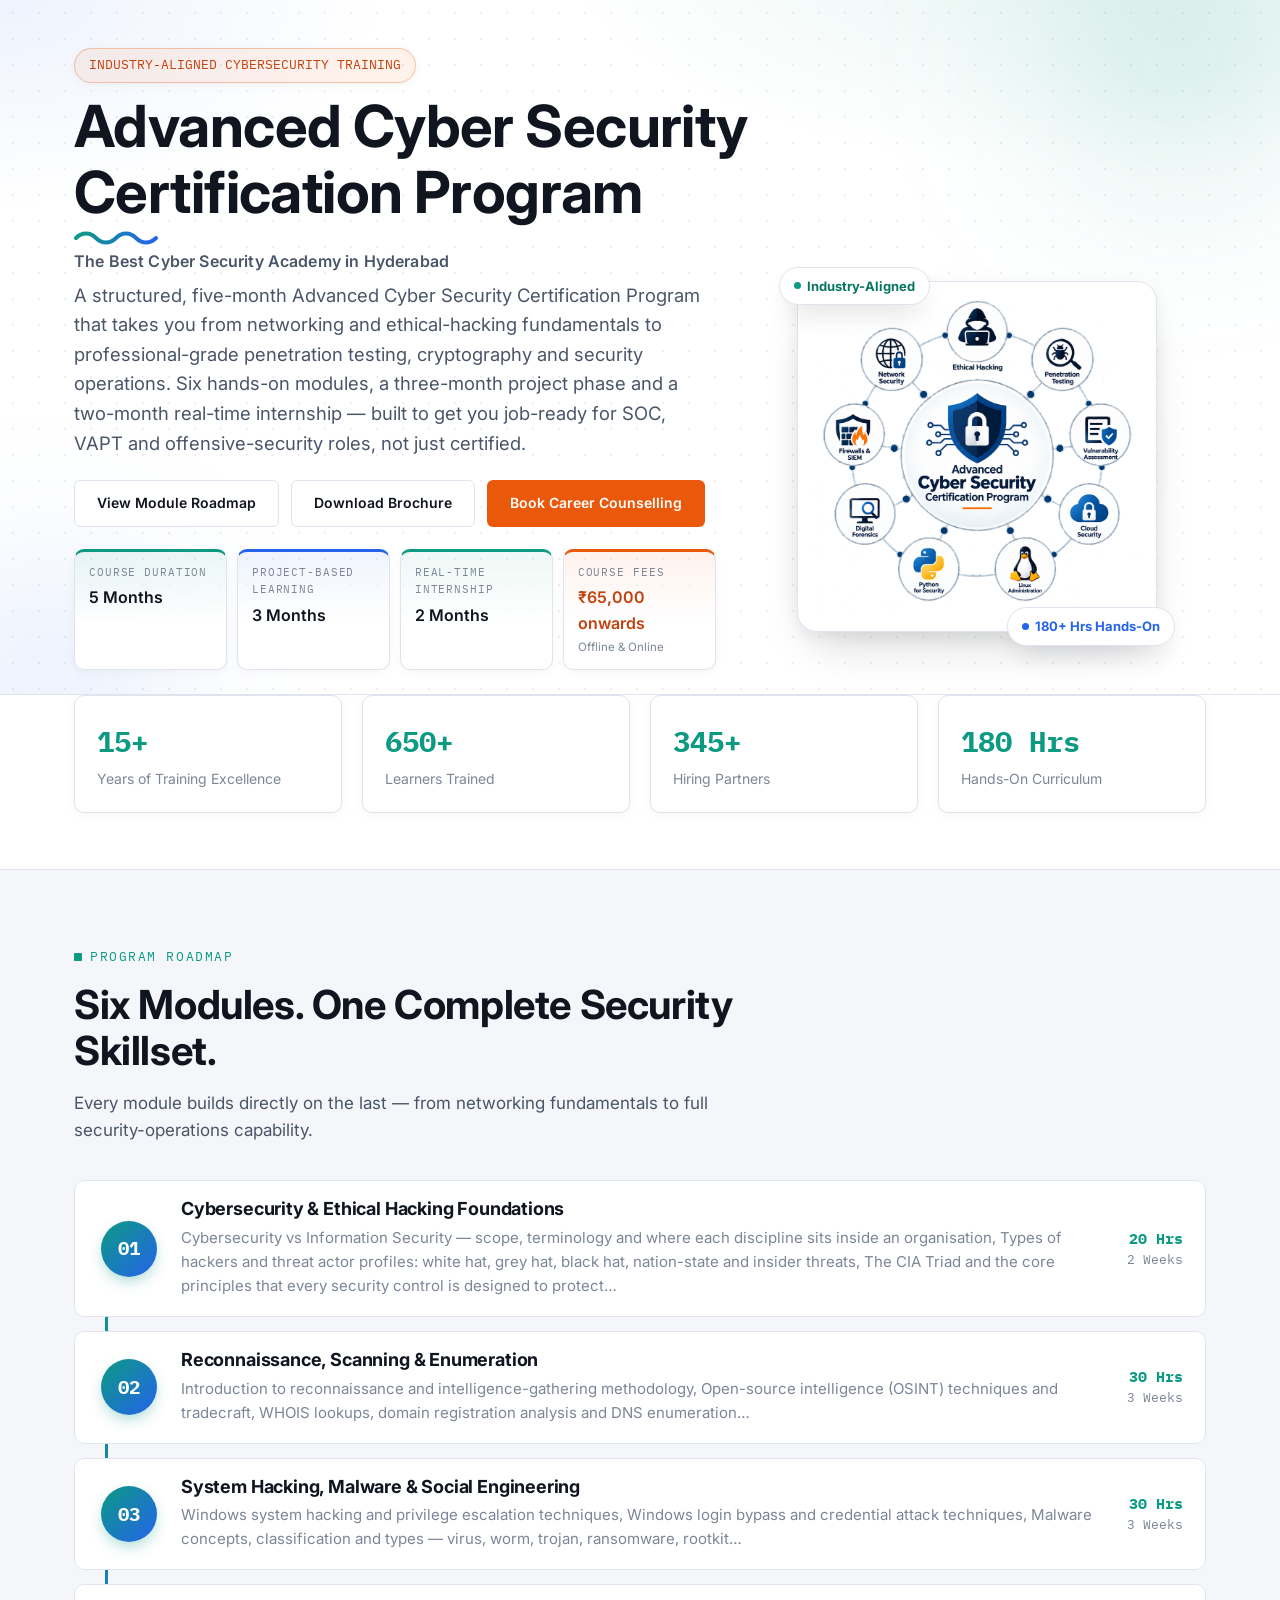
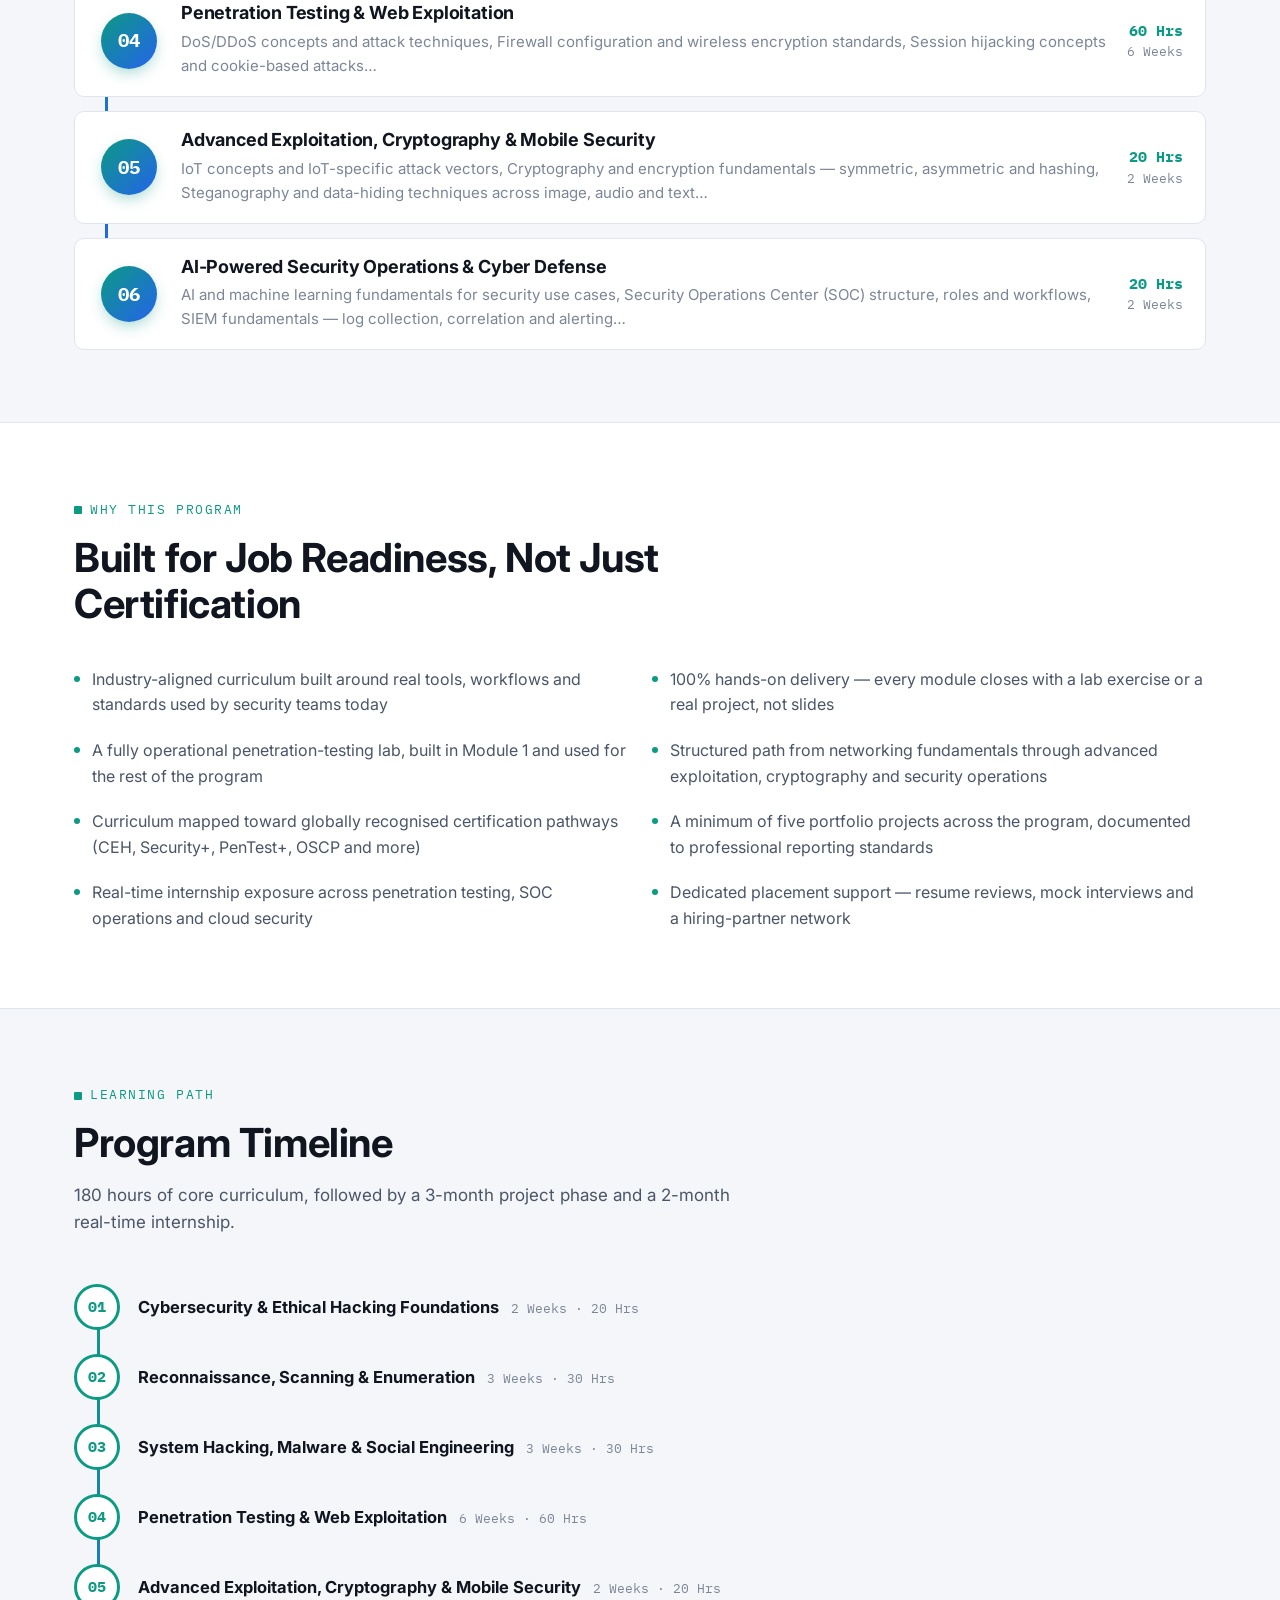
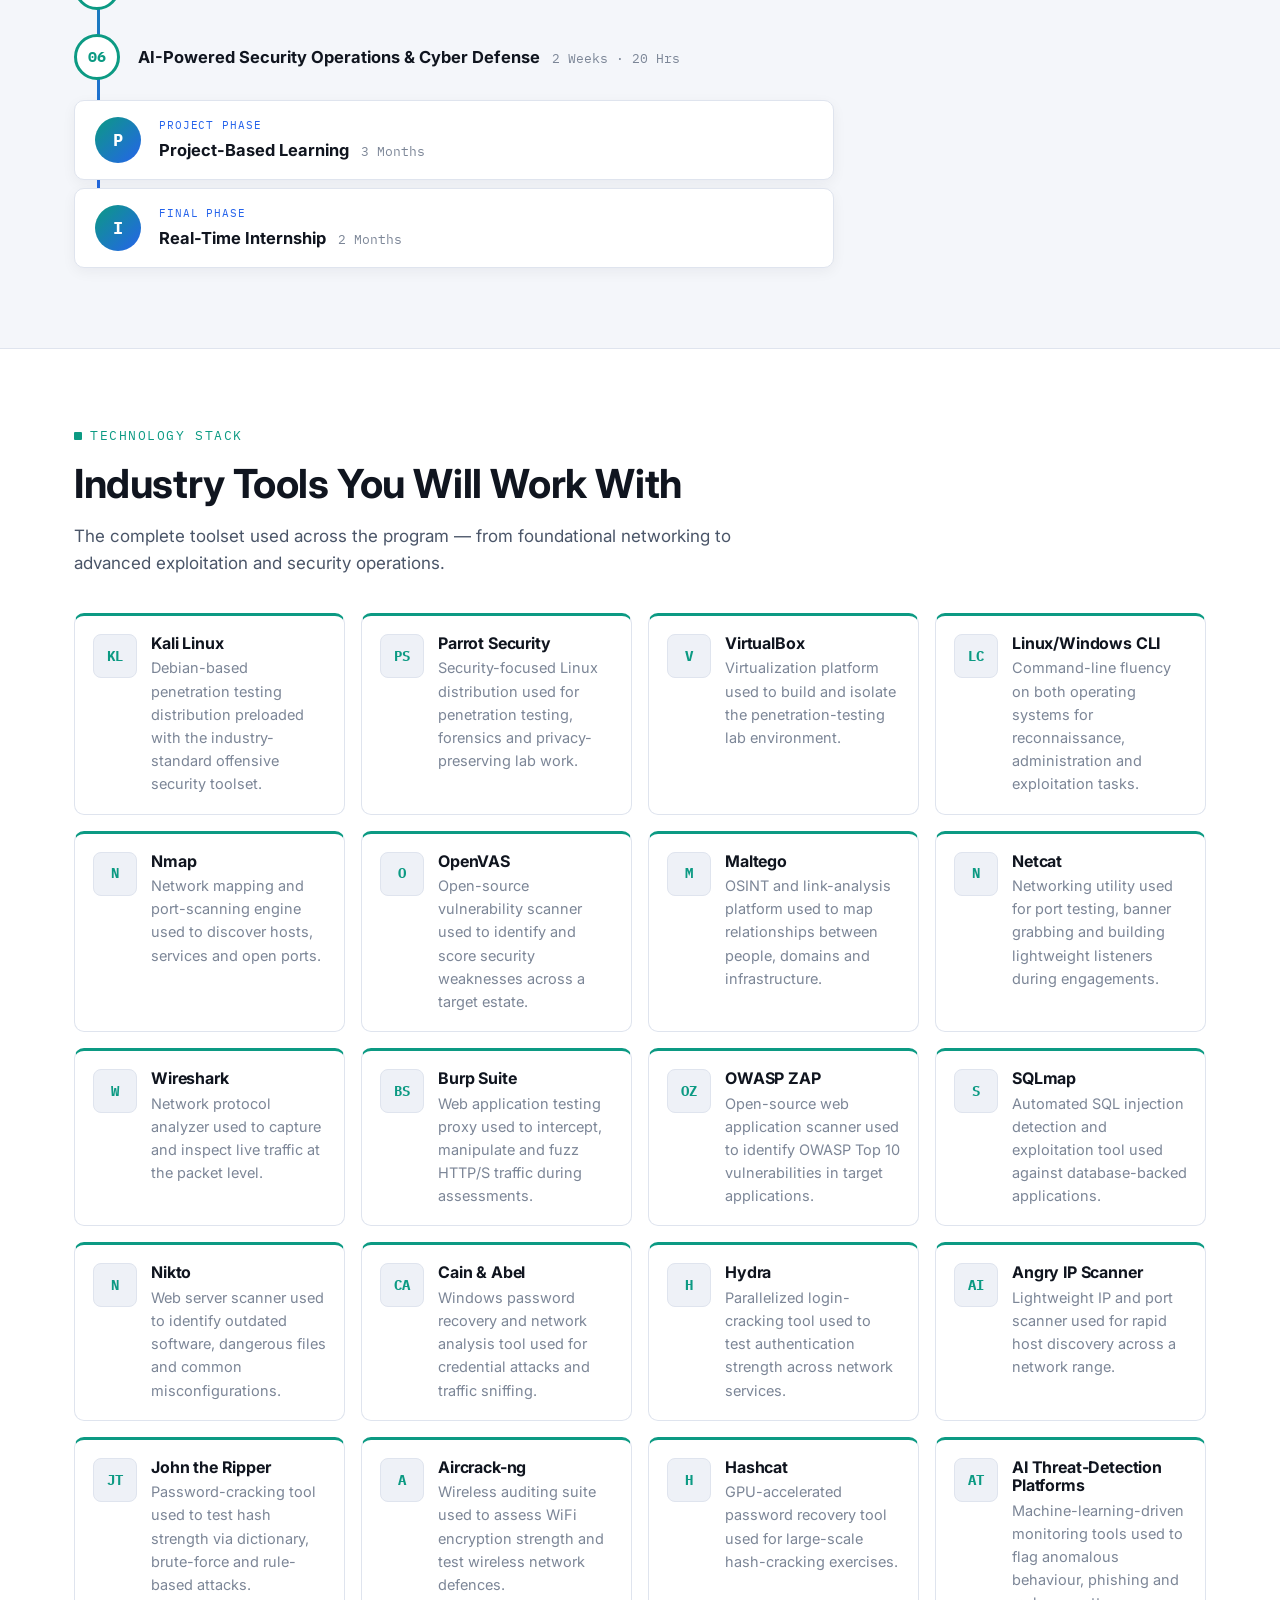
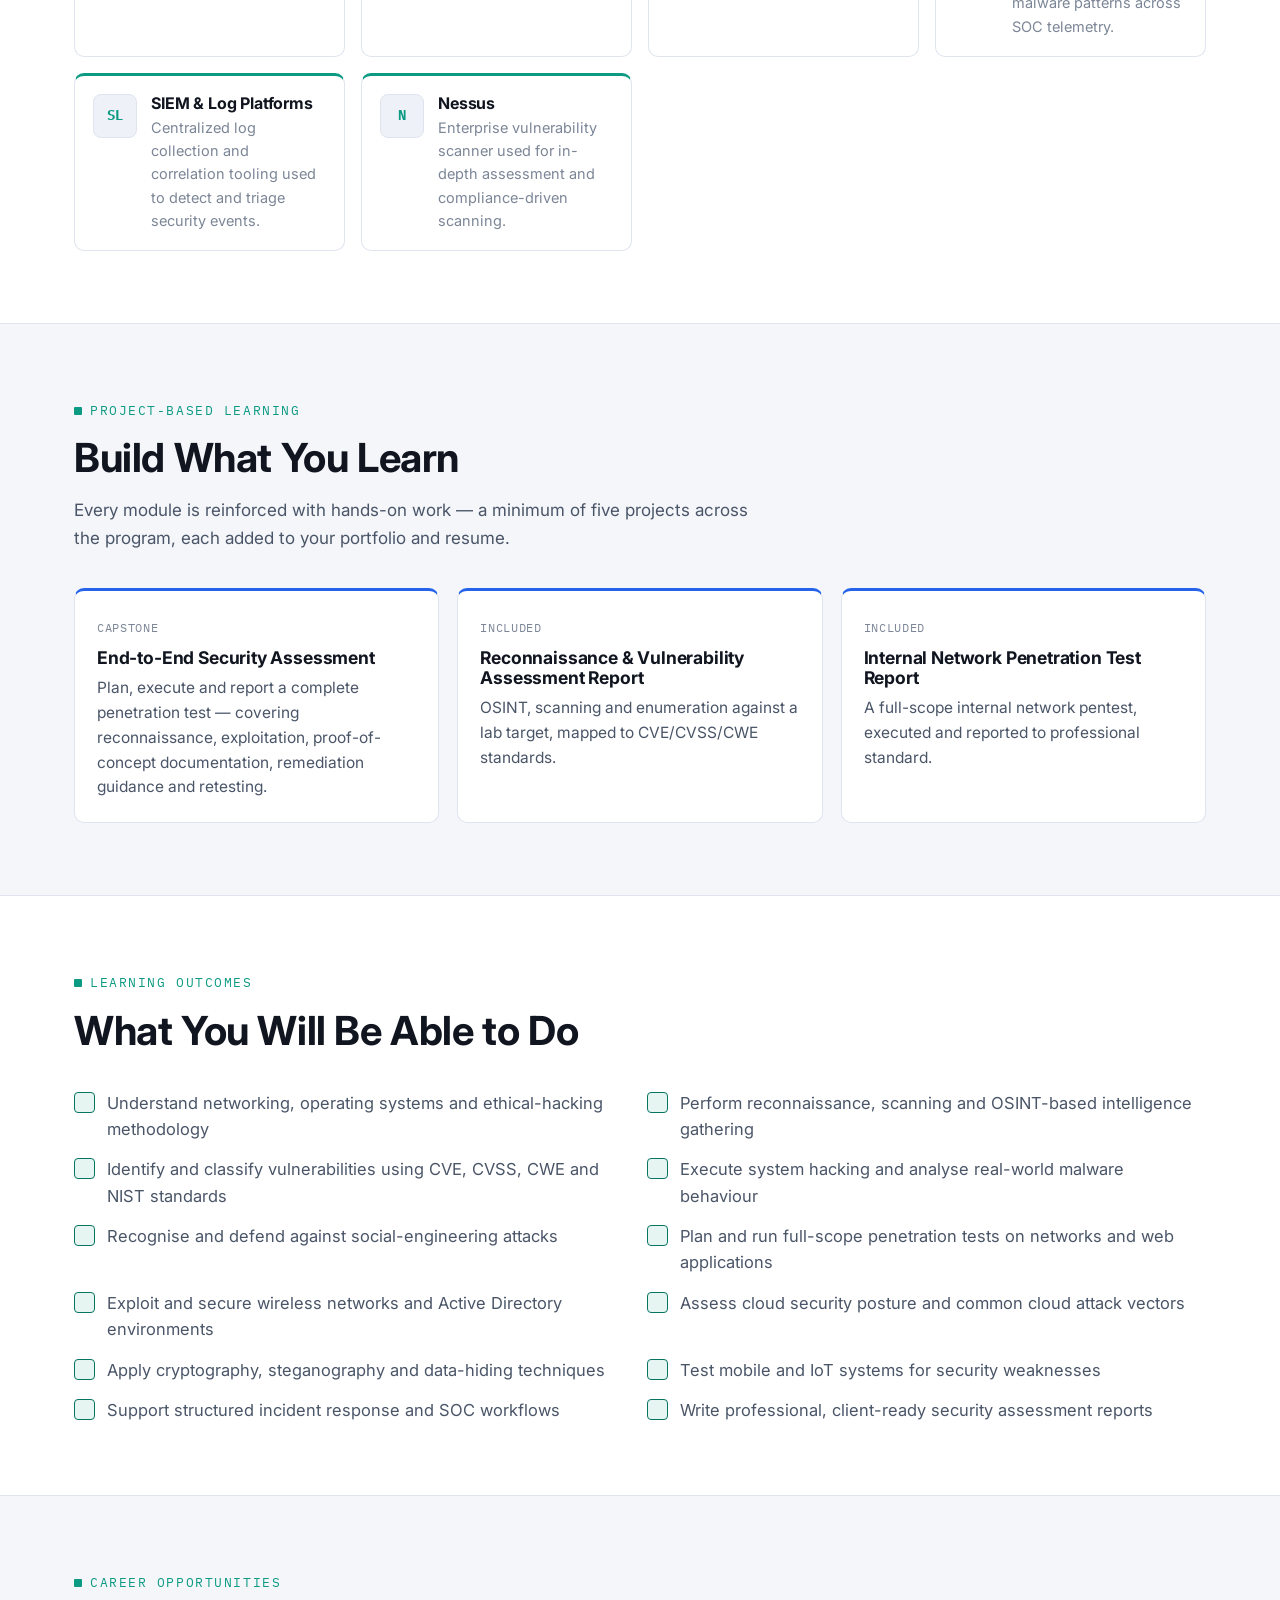
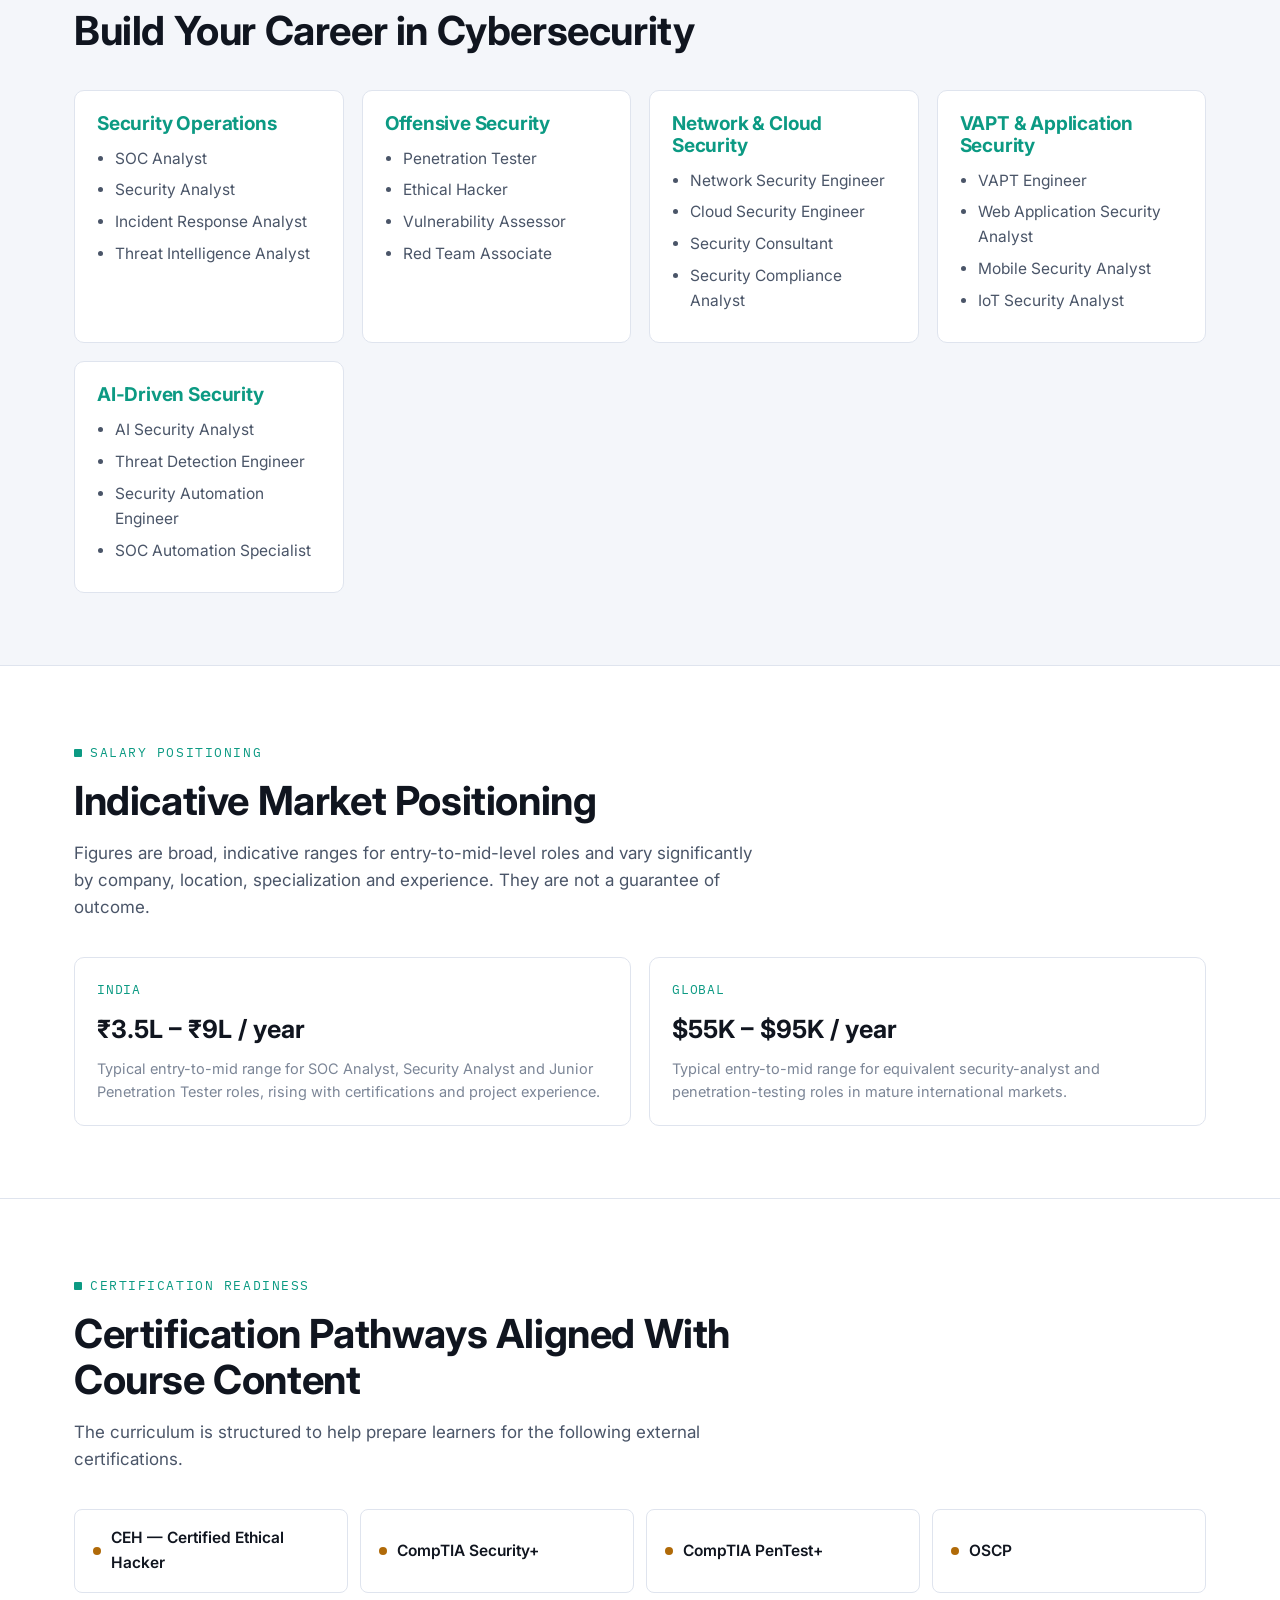
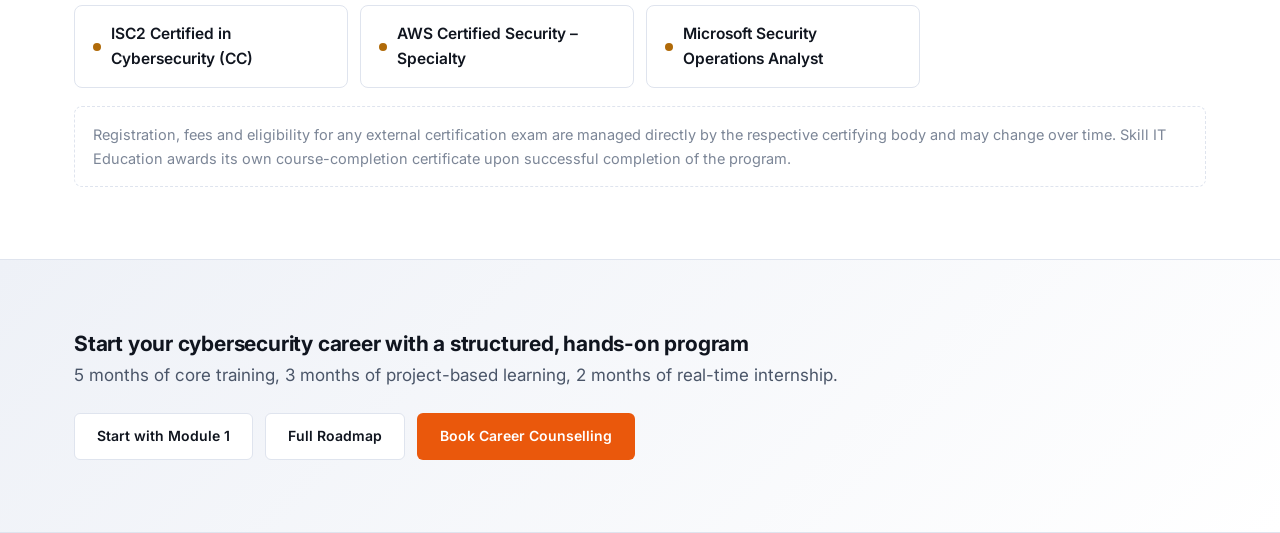
==== index.html @ 076131ca "Rebrand Module 6 as AI-Powered Security Operations & Cyber Defense Reverses the earlier no-AI-brandi" ====
<!doctype html>
<html lang="en">
<head>
<meta charset="utf-8">
<meta name="viewport" content="width=device-width, initial-scale=1">
<title>Best Cyber Security Academy in Hyderabad | Skill IT Education</title>
<meta name="description" content="The Best Cyber Security Academy in Hyderabad — a 5-month Cyber Security Certification Program: ethical hacking, penetration testing, SOC training and internship.">
<link rel="canonical" href="https://skilliteducation.com/courses/Cybersecurity/">
<link rel="preconnect" href="https://fonts.googleapis.com"><link rel="preconnect" href="https://fonts.gstatic.com" crossorigin><link href="https://fonts.googleapis.com/css2?family=Inter:wght@400;500;600;700;800&family=IBM+Plex+Mono:wght@500;700&display=swap" rel="stylesheet">
<link rel="stylesheet" href="assets/css/style.css">

<meta property="og:type" content="website">
<meta property="og:site_name" content="Skill It Education">
<meta property="og:title" content="Best Cyber Security Academy in Hyderabad | Skill IT Education">
<meta property="og:description" content="The Best Cyber Security Academy in Hyderabad — a 5-month Cyber Security Certification Program: ethical hacking, penetration testing, SOC training and internship.">
<meta property="og:url" content="https://skilliteducation.com/courses/Cybersecurity/">
<meta property="og:image" content="https://skilliteducation.com/courses/Cybersecurity/assets/img/cybersecurity-program-diagram.png">
<meta name="twitter:card" content="summary_large_image">
<meta name="twitter:title" content="Best Cyber Security Academy in Hyderabad | Skill IT Education">
<meta name="twitter:description" content="The Best Cyber Security Academy in Hyderabad — a 5-month Cyber Security Certification Program: ethical hacking, penetration testing, SOC training and internship.">
<meta name="twitter:image" content="https://skilliteducation.com/courses/Cybersecurity/assets/img/cybersecurity-program-diagram.png">
<script type="application/ld+json">{"@context": "https://schema.org", "@graph": [{"@type": "EducationalOrganization", "name": "Skill IT Education", "url": "https://skilliteducation.com", "email": "info@skilliteducation.com", "telephone": "+91 9177715978", "address": {"@type": "PostalAddress", "streetAddress": "LR Towers, No. 3-535, 3rd Floor A Section, 100 Feet Road, Ayappa Society, Madhapur", "addressLocality": "Hyderabad", "addressRegion": "Telangana", "addressCountry": "IN"}, "areaServed": "Hyderabad"}, {"@type": "Course", "name": "Advanced Cyber Security Certification Program", "description": "The Best Cyber Security Academy in Hyderabad \u2014 a 5-month Cyber Security Certification Program: ethical hacking, penetration testing, SOC training and internship.", "url": "https://skilliteducation.com/courses/Cybersecurity/", "provider": {"@type": "EducationalOrganization", "name": "Skill IT Education", "sameAs": "https://skilliteducation.com"}, "hasPart": [{"@type": "Course", "name": "Module 1 \u2014 Cybersecurity & Ethical Hacking Foundations", "url": "https://skilliteducation.com/courses/Cybersecurity/module-1-cybersecurity-foundations/"}, {"@type": "Course", "name": "Module 2 \u2014 Reconnaissance, Scanning & Enumeration", "url": "https://skilliteducation.com/courses/Cybersecurity/module-2-reconnaissance-scanning-enumeration/"}, {"@type": "Course", "name": "Module 3 \u2014 System Hacking, Malware & Social Engineering", "url": "https://skilliteducation.com/courses/Cybersecurity/module-3-system-hacking-malware-social-engineering/"}, {"@type": "Course", "name": "Module 4 \u2014 Penetration Testing & Web Exploitation", "url": "https://skilliteducation.com/courses/Cybersecurity/module-4-penetration-testing-web-exploitation/"}, {"@type": "Course", "name": "Module 5 \u2014 Advanced Exploitation, Cryptography & Mobile Security", "url": "https://skilliteducation.com/courses/Cybersecurity/module-5-advanced-exploitation-cryptography-mobile-security/"}, {"@type": "Course", "name": "Module 6 \u2014 AI-Powered Security Operations & Cyber Defense", "url": "https://skilliteducation.com/courses/Cybersecurity/module-6-security-operations-cyber-defense/"}]}]}</script>
</head>
<body>

<main>
  <section class="hero">
    <div class="wrap">
      <div class="duration-chip">INDUSTRY-ALIGNED CYBERSECURITY TRAINING</div>
      <h1>Advanced Cyber Security<br>Certification Program</h1>
      <svg class="h1-wave" viewBox="0 0 92 16" xmlns="http://www.w3.org/2000/svg" aria-hidden="true">
        <defs>
          <linearGradient id="waveGradient" x1="0" y1="0" x2="1" y2="0">
            <stop offset="0"/>
            <stop offset="1"/>
          </linearGradient>
        </defs>
        <path d="M2 8 C 8 2, 16 2, 22 8 C 28 14, 36 14, 42 8 C 48 2, 56 2, 62 8 C 68 14, 76 14, 82 8"/>
      </svg>
      <h2 class="hero-kicker">The Best Cyber Security Academy in Hyderabad</h2>
      <div class="hero-grid">
        <div>
          <p class="hero-lede">A structured, five-month Advanced Cyber Security Certification Program that takes you from networking and ethical-hacking fundamentals to professional-grade penetration testing, cryptography and security operations. Six hands-on modules, a three-month project phase and a two-month real-time internship — built to get you job-ready for SOC, VAPT and offensive-security roles, not just certified.</p>
          <div class="hero-ctas">
            <a class="btn btn-outline" href="#roadmap">View Module Roadmap</a>
            <a class="btn btn-outline" href="assets/downloads/Skill-IT-Education-Cyber-Security-Brochure.pdf" download>Download Brochure</a>
            <a class="btn btn-primary" href="tel:+919177715978">Book Career Counselling</a>
          </div>
          <div class="hero-stats-row">
            <div class="meta-card meta-card-1"><div class="label">Course Duration</div><div class="value">5 Months</div></div>
            <div class="meta-card meta-card-2"><div class="label">Project-Based Learning</div><div class="value">3 Months</div></div>
            <div class="meta-card meta-card-3"><div class="label">Real-Time Internship</div><div class="value">2 Months</div></div>
            <div class="meta-card meta-card-4"><div class="label">Course Fees</div><div class="value">&#8377;65,000 onwards</div><div class="meta-note">Offline &amp; Online</div></div>
          </div>
        </div>
        <div class="hero-meta">
          <div class="hero-visual">
            <div class="hero-visual-glow"></div>
            <div class="hero-mockup-card">
              <img class="hero-diagram" src="assets/img/cybersecurity-program-diagram.png" alt="Advanced Cyber Security Certification Program skill map — ethical hacking, penetration testing, vulnerability assessment, cloud security, digital forensics, Python for security, Linux administration, firewalls and SIEM, network security" width="900" height="877" loading="eager">
            </div>
            <div class="floating-badge floating-badge-1"><span class="dot"></span>Industry-Aligned</div>
            <div class="floating-badge floating-badge-2"><span class="dot"></span>180+ Hrs Hands-On</div>
          </div>
        </div>
      </div>
    </div>
  </section>

  <section class="stat-section">
    <div class="wrap">
      <div class="stat-bar"><div class="stat"><div class="num">15+</div><div class="lbl">Years of Training Excellence</div></div><div class="stat"><div class="num">650+</div><div class="lbl">Learners Trained</div></div><div class="stat"><div class="num">345+</div><div class="lbl">Hiring Partners</div></div><div class="stat"><div class="num">180 Hrs</div><div class="lbl">Hands-On Curriculum</div></div></div>
    </div>
  </section>

  <section id="roadmap" style="background:var(--bg-alt);border-top:1px solid var(--border);border-bottom:1px solid var(--border);">
    <div class="wrap">
      <div class="section-head">
        <span class="eyebrow">Program Roadmap</span>
        <h2>Six Modules. One Complete Security Skillset.</h2>
        <p>Every module builds directly on the last — from networking fundamentals to full security-operations capability.</p>
      </div>
      <div class="roadmap"><a class="roadmap-item" href="module-1-cybersecurity-foundations/">
        <div class="idx">01</div>
        <div>
          <h4>Cybersecurity &amp; Ethical Hacking Foundations</h4>
          <p class="topics">Cybersecurity vs Information Security — scope, terminology and where each discipline sits inside an organisation, Types of hackers and threat actor profiles: white hat, grey hat, black hat, nation-state and insider threats, The CIA Triad and the core principles that every security control is designed to protect…</p>
        </div>
        <div class="duration"><span class="hrs">20 Hrs</span>2 Weeks</div>
      </a><a class="roadmap-item" href="module-2-reconnaissance-scanning-enumeration/">
        <div class="idx">02</div>
        <div>
          <h4>Reconnaissance, Scanning &amp; Enumeration</h4>
          <p class="topics">Introduction to reconnaissance and intelligence-gathering methodology, Open-source intelligence (OSINT) techniques and tradecraft, WHOIS lookups, domain registration analysis and DNS enumeration…</p>
        </div>
        <div class="duration"><span class="hrs">30 Hrs</span>3 Weeks</div>
      </a><a class="roadmap-item" href="module-3-system-hacking-malware-social-engineering/">
        <div class="idx">03</div>
        <div>
          <h4>System Hacking, Malware &amp; Social Engineering</h4>
          <p class="topics">Windows system hacking and privilege escalation techniques, Windows login bypass and credential attack techniques, Malware concepts, classification and types — virus, worm, trojan, ransomware, rootkit…</p>
        </div>
        <div class="duration"><span class="hrs">30 Hrs</span>3 Weeks</div>
      </a><a class="roadmap-item" href="module-4-penetration-testing-web-exploitation/">
        <div class="idx">04</div>
        <div>
          <h4>Penetration Testing &amp; Web Exploitation</h4>
          <p class="topics">DoS/DDoS concepts and attack techniques, Firewall configuration and wireless encryption standards, Session hijacking concepts and cookie-based attacks…</p>
        </div>
        <div class="duration"><span class="hrs">60 Hrs</span>6 Weeks</div>
      </a><a class="roadmap-item" href="module-5-advanced-exploitation-cryptography-mobile-security/">
        <div class="idx">05</div>
        <div>
          <h4>Advanced Exploitation, Cryptography &amp; Mobile Security</h4>
          <p class="topics">IoT concepts and IoT-specific attack vectors, Cryptography and encryption fundamentals — symmetric, asymmetric and hashing, Steganography and data-hiding techniques across image, audio and text…</p>
        </div>
        <div class="duration"><span class="hrs">20 Hrs</span>2 Weeks</div>
      </a><a class="roadmap-item" href="module-6-security-operations-cyber-defense/">
        <div class="idx">06</div>
        <div>
          <h4>AI-Powered Security Operations &amp; Cyber Defense</h4>
          <p class="topics">AI and machine learning fundamentals for security use cases, Security Operations Center (SOC) structure, roles and workflows, SIEM fundamentals — log collection, correlation and alerting…</p>
        </div>
        <div class="duration"><span class="hrs">20 Hrs</span>2 Weeks</div>
      </a></div>
    </div>
  </section>

  <section id="why">
    <div class="wrap">
      <div class="section-head">
        <span class="eyebrow">Why This Program</span>
        <h2>Built for Job Readiness, Not Just Certification</h2>
      </div>
      <div class="why-grid"><div class="why-item"><span class="dot"></span><p>Industry-aligned curriculum built around real tools, workflows and standards used by security teams today</p></div><div class="why-item"><span class="dot"></span><p>100% hands-on delivery — every module closes with a lab exercise or a real project, not slides</p></div><div class="why-item"><span class="dot"></span><p>A fully operational penetration-testing lab, built in Module 1 and used for the rest of the program</p></div><div class="why-item"><span class="dot"></span><p>Structured path from networking fundamentals through advanced exploitation, cryptography and security operations</p></div><div class="why-item"><span class="dot"></span><p>Curriculum mapped toward globally recognised certification pathways (CEH, Security+, PenTest+, OSCP and more)</p></div><div class="why-item"><span class="dot"></span><p>A minimum of five portfolio projects across the program, documented to professional reporting standards</p></div><div class="why-item"><span class="dot"></span><p>Real-time internship exposure across penetration testing, SOC operations and cloud security</p></div><div class="why-item"><span class="dot"></span><p>Dedicated placement support — resume reviews, mock interviews and a hiring-partner network</p></div></div>
    </div>
  </section>

  <section id="timeline" style="background:var(--bg-alt);border-top:1px solid var(--border);border-bottom:1px solid var(--border);">
    <div class="wrap">
      <div class="section-head">
        <span class="eyebrow">Learning Path</span>
        <h2>Program Timeline</h2>
        <p>180 hours of core curriculum, followed by a 3-month project phase and a 2-month real-time internship.</p>
      </div>
      <div class="journey"><div class="journey-item">
        <div class="journey-node">01</div>
        <div class="journey-body">
          <h5>Cybersecurity &amp; Ethical Hacking Foundations</h5>
          <span class="journey-dur">2 Weeks &middot; 20 Hrs</span>
        </div>
      </div><div class="journey-item">
        <div class="journey-node">02</div>
        <div class="journey-body">
          <h5>Reconnaissance, Scanning &amp; Enumeration</h5>
          <span class="journey-dur">3 Weeks &middot; 30 Hrs</span>
        </div>
      </div><div class="journey-item">
        <div class="journey-node">03</div>
        <div class="journey-body">
          <h5>System Hacking, Malware &amp; Social Engineering</h5>
          <span class="journey-dur">3 Weeks &middot; 30 Hrs</span>
        </div>
      </div><div class="journey-item">
        <div class="journey-node">04</div>
        <div class="journey-body">
          <h5>Penetration Testing &amp; Web Exploitation</h5>
          <span class="journey-dur">6 Weeks &middot; 60 Hrs</span>
        </div>
      </div><div class="journey-item">
        <div class="journey-node">05</div>
        <div class="journey-body">
          <h5>Advanced Exploitation, Cryptography &amp; Mobile Security</h5>
          <span class="journey-dur">2 Weeks &middot; 20 Hrs</span>
        </div>
      </div><div class="journey-item">
        <div class="journey-node">06</div>
        <div class="journey-body">
          <h5>AI-Powered Security Operations &amp; Cyber Defense</h5>
          <span class="journey-dur">2 Weeks &middot; 20 Hrs</span>
        </div>
      </div><div class="journey-item phase">
        <div class="journey-node">P</div>
        <div class="journey-body">
          <span class="journey-tag">Project Phase</span>
          <h5>Project-Based Learning</h5>
          <span class="journey-dur">3 Months</span>
        </div>
      </div>
      <div class="journey-item phase">
        <div class="journey-node">I</div>
        <div class="journey-body">
          <span class="journey-tag">Final Phase</span>
          <h5>Real-Time Internship</h5>
          <span class="journey-dur">2 Months</span>
        </div>
      </div></div>
    </div>
  </section>

  <section id="tools">
    <div class="wrap">
      <div class="section-head">
        <span class="eyebrow">Technology Stack</span>
        <h2>Industry Tools You Will Work With</h2>
        <p>The complete toolset used across the program — from foundational networking to advanced exploitation and security operations.</p>
      </div>
      <div class="tool-grid">
      <div class="tool-card">
        <div class="tool-logo" role="img" aria-label="LOGO: Kali Linux" title="[LOGO: Kali Linux]">KL</div>
        <div><h4>Kali Linux</h4><p>Debian-based penetration testing distribution preloaded with the industry-standard offensive security toolset.</p></div>
      </div>
      <div class="tool-card">
        <div class="tool-logo" role="img" aria-label="LOGO: Parrot Security" title="[LOGO: Parrot Security]">PS</div>
        <div><h4>Parrot Security</h4><p>Security-focused Linux distribution used for penetration testing, forensics and privacy-preserving lab work.</p></div>
      </div>
      <div class="tool-card">
        <div class="tool-logo" role="img" aria-label="LOGO: VirtualBox" title="[LOGO: VirtualBox]">V</div>
        <div><h4>VirtualBox</h4><p>Virtualization platform used to build and isolate the penetration-testing lab environment.</p></div>
      </div>
      <div class="tool-card">
        <div class="tool-logo" role="img" aria-label="LOGO: Linux/Windows CLI" title="[LOGO: Linux/Windows CLI]">LC</div>
        <div><h4>Linux/Windows CLI</h4><p>Command-line fluency on both operating systems for reconnaissance, administration and exploitation tasks.</p></div>
      </div>
      <div class="tool-card">
        <div class="tool-logo" role="img" aria-label="LOGO: Nmap" title="[LOGO: Nmap]">N</div>
        <div><h4>Nmap</h4><p>Network mapping and port-scanning engine used to discover hosts, services and open ports.</p></div>
      </div>
      <div class="tool-card">
        <div class="tool-logo" role="img" aria-label="LOGO: OpenVAS" title="[LOGO: OpenVAS]">O</div>
        <div><h4>OpenVAS</h4><p>Open-source vulnerability scanner used to identify and score security weaknesses across a target estate.</p></div>
      </div>
      <div class="tool-card">
        <div class="tool-logo" role="img" aria-label="LOGO: Maltego" title="[LOGO: Maltego]">M</div>
        <div><h4>Maltego</h4><p>OSINT and link-analysis platform used to map relationships between people, domains and infrastructure.</p></div>
      </div>
      <div class="tool-card">
        <div class="tool-logo" role="img" aria-label="LOGO: Netcat" title="[LOGO: Netcat]">N</div>
        <div><h4>Netcat</h4><p>Networking utility used for port testing, banner grabbing and building lightweight listeners during engagements.</p></div>
      </div>
      <div class="tool-card">
        <div class="tool-logo" role="img" aria-label="LOGO: Wireshark" title="[LOGO: Wireshark]">W</div>
        <div><h4>Wireshark</h4><p>Network protocol analyzer used to capture and inspect live traffic at the packet level.</p></div>
      </div>
      <div class="tool-card">
        <div class="tool-logo" role="img" aria-label="LOGO: Burp Suite" title="[LOGO: Burp Suite]">BS</div>
        <div><h4>Burp Suite</h4><p>Web application testing proxy used to intercept, manipulate and fuzz HTTP/S traffic during assessments.</p></div>
      </div>
      <div class="tool-card">
        <div class="tool-logo" role="img" aria-label="LOGO: OWASP ZAP" title="[LOGO: OWASP ZAP]">OZ</div>
        <div><h4>OWASP ZAP</h4><p>Open-source web application scanner used to identify OWASP Top 10 vulnerabilities in target applications.</p></div>
      </div>
      <div class="tool-card">
        <div class="tool-logo" role="img" aria-label="LOGO: SQLmap" title="[LOGO: SQLmap]">S</div>
        <div><h4>SQLmap</h4><p>Automated SQL injection detection and exploitation tool used against database-backed applications.</p></div>
      </div>
      <div class="tool-card">
        <div class="tool-logo" role="img" aria-label="LOGO: Nikto" title="[LOGO: Nikto]">N</div>
        <div><h4>Nikto</h4><p>Web server scanner used to identify outdated software, dangerous files and common misconfigurations.</p></div>
      </div>
      <div class="tool-card">
        <div class="tool-logo" role="img" aria-label="LOGO: Cain &amp; Abel" title="[LOGO: Cain &amp; Abel]">CA</div>
        <div><h4>Cain &amp; Abel</h4><p>Windows password recovery and network analysis tool used for credential attacks and traffic sniffing.</p></div>
      </div>
      <div class="tool-card">
        <div class="tool-logo" role="img" aria-label="LOGO: Hydra" title="[LOGO: Hydra]">H</div>
        <div><h4>Hydra</h4><p>Parallelized login-cracking tool used to test authentication strength across network services.</p></div>
      </div>
      <div class="tool-card">
        <div class="tool-logo" role="img" aria-label="LOGO: Angry IP Scanner" title="[LOGO: Angry IP Scanner]">AI</div>
        <div><h4>Angry IP Scanner</h4><p>Lightweight IP and port scanner used for rapid host discovery across a network range.</p></div>
      </div>
      <div class="tool-card">
        <div class="tool-logo" role="img" aria-label="LOGO: John the Ripper" title="[LOGO: John the Ripper]">JT</div>
        <div><h4>John the Ripper</h4><p>Password-cracking tool used to test hash strength via dictionary, brute-force and rule-based attacks.</p></div>
      </div>
      <div class="tool-card">
        <div class="tool-logo" role="img" aria-label="LOGO: Aircrack-ng" title="[LOGO: Aircrack-ng]">A</div>
        <div><h4>Aircrack-ng</h4><p>Wireless auditing suite used to assess WiFi encryption strength and test wireless network defences.</p></div>
      </div>
      <div class="tool-card">
        <div class="tool-logo" role="img" aria-label="LOGO: Hashcat" title="[LOGO: Hashcat]">H</div>
        <div><h4>Hashcat</h4><p>GPU-accelerated password recovery tool used for large-scale hash-cracking exercises.</p></div>
      </div>
      <div class="tool-card">
        <div class="tool-logo" role="img" aria-label="LOGO: AI Threat-Detection Platforms" title="[LOGO: AI Threat-Detection Platforms]">AT</div>
        <div><h4>AI Threat-Detection Platforms</h4><p>Machine-learning-driven monitoring tools used to flag anomalous behaviour, phishing and malware patterns across SOC telemetry.</p></div>
      </div>
      <div class="tool-card">
        <div class="tool-logo" role="img" aria-label="LOGO: SIEM &amp; Log Platforms" title="[LOGO: SIEM &amp; Log Platforms]">SL</div>
        <div><h4>SIEM &amp; Log Platforms</h4><p>Centralized log collection and correlation tooling used to detect and triage security events.</p></div>
      </div>
      <div class="tool-card">
        <div class="tool-logo" role="img" aria-label="LOGO: Nessus" title="[LOGO: Nessus]">N</div>
        <div><h4>Nessus</h4><p>Enterprise vulnerability scanner used for in-depth assessment and compliance-driven scanning.</p></div>
      </div>
      </div>
    </div>
  </section>

  <section id="projects" style="background:var(--bg-alt);border-top:1px solid var(--border);border-bottom:1px solid var(--border);">
    <div class="wrap">
      <div class="section-head">
        <span class="eyebrow">Project-Based Learning</span>
        <h2>Build What You Learn</h2>
        <p>Every module is reinforced with hands-on work — a minimum of five projects across the program, each added to your portfolio and resume.</p>
      </div>
      <div class="project-grid">
        <div class="project-card"><span class="tag">Capstone</span><h4>End-to-End Security Assessment</h4><p>Plan, execute and report a complete penetration test — covering reconnaissance, exploitation, proof-of-concept documentation, remediation guidance and retesting.</p></div>
        <div class="project-card"><span class="tag">Included</span><h4>Reconnaissance & Vulnerability Assessment Report</h4><p>OSINT, scanning and enumeration against a lab target, mapped to CVE/CVSS/CWE standards.</p></div>
        <div class="project-card"><span class="tag">Included</span><h4>Internal Network Penetration Test Report</h4><p>A full-scope internal network pentest, executed and reported to professional standard.</p></div>
      </div>
    </div>
  </section>

  <section id="outcomes">
    <div class="wrap">
      <div class="section-head">
        <span class="eyebrow">Learning Outcomes</span>
        <h2>What You Will Be Able to Do</h2>
      </div>
      <ul class="check-list grid-2">
        <li>Understand networking, operating systems and ethical-hacking methodology</li>
        <li>Perform reconnaissance, scanning and OSINT-based intelligence gathering</li>
        <li>Identify and classify vulnerabilities using CVE, CVSS, CWE and NIST standards</li>
        <li>Execute system hacking and analyse real-world malware behaviour</li>
        <li>Recognise and defend against social-engineering attacks</li>
        <li>Plan and run full-scope penetration tests on networks and web applications</li>
        <li>Exploit and secure wireless networks and Active Directory environments</li>
        <li>Assess cloud security posture and common cloud attack vectors</li>
        <li>Apply cryptography, steganography and data-hiding techniques</li>
        <li>Test mobile and IoT systems for security weaknesses</li>
        <li>Support structured incident response and SOC workflows</li>
        <li>Write professional, client-ready security assessment reports</li>
      </ul>
    </div>
  </section>

  <section id="careers" style="background:var(--bg-alt);border-top:1px solid var(--border);border-bottom:1px solid var(--border);">
    <div class="wrap">
      <div class="section-head">
        <span class="eyebrow">Career Opportunities</span>
        <h2>Build Your Career in Cybersecurity</h2>
      </div>
      <div class="track-grid"><div class="track-card"><h4>Security Operations</h4><ul><li>SOC Analyst</li><li>Security Analyst</li><li>Incident Response Analyst</li><li>Threat Intelligence Analyst</li></ul></div><div class="track-card"><h4>Offensive Security</h4><ul><li>Penetration Tester</li><li>Ethical Hacker</li><li>Vulnerability Assessor</li><li>Red Team Associate</li></ul></div><div class="track-card"><h4>Network &amp; Cloud Security</h4><ul><li>Network Security Engineer</li><li>Cloud Security Engineer</li><li>Security Consultant</li><li>Security Compliance Analyst</li></ul></div><div class="track-card"><h4>VAPT &amp; Application Security</h4><ul><li>VAPT Engineer</li><li>Web Application Security Analyst</li><li>Mobile Security Analyst</li><li>IoT Security Analyst</li></ul></div><div class="track-card"><h4>AI-Driven Security</h4><ul><li>AI Security Analyst</li><li>Threat Detection Engineer</li><li>Security Automation Engineer</li><li>SOC Automation Specialist</li></ul></div></div>
    </div>
  </section>

  <section id="salary">
    <div class="wrap">
      <div class="section-head">
        <span class="eyebrow">Salary Positioning</span>
        <h2>Indicative Market Positioning</h2>
        <p>Figures are broad, indicative ranges for entry-to-mid-level roles and vary significantly by company, location, specialization and experience. They are not a guarantee of outcome.</p>
      </div>
      <div class="salary-grid">
        <div class="salary-card">
          <div class="region">India</div>
          <div class="range">₹3.5L – ₹9L / year</div>
          <p>Typical entry-to-mid range for SOC Analyst, Security Analyst and Junior Penetration Tester roles, rising with certifications and project experience.</p>
        </div>
        <div class="salary-card">
          <div class="region">Global</div>
          <div class="range">$55K – $95K / year</div>
          <p>Typical entry-to-mid range for equivalent security-analyst and penetration-testing roles in mature international markets.</p>
        </div>
      </div>
    </div>
  </section>

  <section id="certifications" style="border-top:1px solid var(--border);">
    <div class="wrap">
      <div class="section-head">
        <span class="eyebrow">Certification Readiness</span>
        <h2>Certification Pathways Aligned With Course Content</h2>
        <p>The curriculum is structured to help prepare learners for the following external certifications.</p>
      </div>
      <div class="cert-grid"><div class="cert-item">CEH — Certified Ethical Hacker</div><div class="cert-item">CompTIA Security+</div><div class="cert-item">CompTIA PenTest+</div><div class="cert-item">OSCP</div><div class="cert-item">ISC2 Certified in Cybersecurity (CC)</div><div class="cert-item">AWS Certified Security – Specialty</div><div class="cert-item">Microsoft Security Operations Analyst</div></div>
      <div class="cert-note">Registration, fees and eligibility for any external certification exam are managed directly by the respective certifying body and may change over time. Skill IT Education awards its own course-completion certificate upon successful completion of the program.</div>
    </div>
  </section>

  <section class="cta-banner">
    <div class="wrap">
      <div>
        <h3>Start your cybersecurity career with a structured, hands-on program</h3>
        <p>5 months of core training, 3 months of project-based learning, 2 months of real-time internship.</p>
      </div>
      <div class="hero-ctas" style="margin:0;">
        <a class="btn btn-outline" href="module-1-cybersecurity-foundations/">Start with Module 1</a>
        <a class="btn btn-outline" href="#roadmap">Full Roadmap</a>
        <a class="btn btn-primary" href="tel:+919177715978">Book Career Counselling</a>
      </div>
    </div>
  </section>
</main>
</body>
</html>
---- assets/css/style.css ----
/* Skill IT Education — Cybersecurity Program — site stylesheet */

:root{
  --bg: #ffffff;
  --bg-alt: #f4f6fa;
  --surface: #ffffff;
  --surface-2: #eef1f7;
  --border: #dfe4ee;
  --text: #10151f;
  --text-dim: #4a5568;
  --text-faint: #7c8697;
  --accent: #0c9a83;
  --accent-dim: #087563;
  --accent-2: #2563eb;
  --warn: #b06a08;
  --danger: #c0392b;
  --cta: #ea580c;
  --cta-dark: #c2410c;
  --dot: rgba(16,21,31,.07);
  --radius: 10px;
  --maxw: 1180px;
  --font: 'Inter', -apple-system, BlinkMacSystemFont, 'Segoe UI', Roboto, Helvetica, Arial, sans-serif;
  --mono: 'IBM Plex Mono', 'SFMono-Regular', Consolas, monospace;
}

*{box-sizing:border-box;}
html{scroll-behavior:smooth;}
body{
  margin:0;
  background:var(--bg);
  color:var(--text);
  font-family:var(--font);
  font-size:17px;
  line-height:1.6;
  -webkit-font-smoothing:antialiased;
}
img{max-width:100%;display:block;}
a{color:inherit;text-decoration:none;}
.wrap{max-width:var(--maxw);margin:0 auto;padding:0 24px;}
section{padding:72px 0;}
h1,h2,h3,h4{line-height:1.15;margin:0 0 16px;font-weight:700;letter-spacing:-0.01em;}
h1{font-size:clamp(36px,5.2vw,58px);margin-bottom:4px;}
h2{font-size:clamp(28px,3.6vw,40px);}
h3{font-size:21px;}
p{margin:0 0 14px;color:var(--text-dim);font-size:17px;}
.eyebrow{
  display:inline-flex;align-items:center;gap:8px;
  font-family:var(--mono);font-size:13px;letter-spacing:.12em;text-transform:uppercase;
  color:var(--accent);margin-bottom:14px;
}
.eyebrow::before{content:"";width:8px;height:8px;background:var(--accent);border-radius:1px;}

/* header */
header.site{
  position:sticky;top:0;z-index:50;
  background:rgba(255,255,255,.90);backdrop-filter:blur(8px);
  border-bottom:1px solid var(--border);
}
.nav{display:flex;align-items:center;justify-content:space-between;padding:16px 24px;max-width:var(--maxw);margin:0 auto;}
.logo{display:flex;align-items:center;gap:10px;font-weight:800;font-size:15px;letter-spacing:.02em;}
.logo .mark{width:28px;height:28px;border-radius:6px;background:linear-gradient(135deg,var(--accent),var(--accent-2));display:flex;align-items:center;justify-content:center;font-family:var(--mono);font-size:13px;color:#04120e;font-weight:800;}
.logo .sub{display:block;font-size:10px;font-weight:600;letter-spacing:.1em;color:var(--text-faint);text-transform:uppercase;}
.navlinks{display:flex;gap:28px;align-items:center;}
.navlinks a{font-size:14px;color:var(--text-dim);font-weight:500;}
.navlinks a:hover{color:var(--text);}
.btn{
  display:inline-flex;align-items:center;justify-content:center;gap:8px;
  padding:11px 22px;border-radius:6px;font-weight:600;font-size:14px;
  cursor:pointer;border:1px solid transparent;white-space:nowrap;
}
.btn-primary{background:var(--cta);color:#fff;}
.btn-primary:hover{background:var(--cta-dark);}
.btn-outline{background:#ffffff;border-color:var(--border);color:var(--text);}
.btn-outline:hover{border-color:var(--accent);box-shadow:0 4px 14px rgba(16,21,31,.08);}
.btn-ghost{color:var(--text-dim);}
.btn-sm{padding:8px 14px;font-size:13px;}

/* breadcrumb */
.breadcrumb{font-family:var(--mono);font-size:13px;color:var(--text-faint);padding:18px 0 0;}
.breadcrumb a{color:var(--text-faint);}
.breadcrumb a:hover{color:var(--accent);}
.breadcrumb .sep{margin:0 8px;}

/* hero */
.hero{
  position:relative;overflow:hidden;
  padding-top:48px;padding-bottom:24px;border-bottom:1px solid var(--border);
  background:
    radial-gradient(900px 400px at 85% -10%, rgba(12,154,131,.10), transparent 60%),
    radial-gradient(700px 380px at 0% 0%, rgba(37,99,235,.08), transparent 55%),
    radial-gradient(var(--dot) 1.2px, transparent 1.2px) 0 0/26px 26px,
    var(--bg);
}
.hero::before,.hero::after{content:"";position:absolute;border-radius:50%;filter:blur(70px);z-index:0;pointer-events:none;}
.hero::before{width:440px;height:440px;background:radial-gradient(circle,rgba(12,154,131,.16),transparent 70%);top:-160px;right:-120px;}
.hero::after{width:380px;height:380px;background:radial-gradient(circle,rgba(37,99,235,.14),transparent 70%);bottom:-180px;left:-140px;}
.hero>.wrap{position:relative;z-index:1;}
.hero .duration-chip{
  display:inline-flex;align-items:center;gap:8px;margin-bottom:10px;
  background:rgba(234,88,12,.08);border:1px solid rgba(234,88,12,.30);border-radius:100px;
  padding:6px 14px;font-family:var(--mono);font-size:13px;color:var(--cta-dark);
  box-shadow:0 2px 10px rgba(16,21,31,.05);
}
.h1-wave{display:block;width:92px;height:16px;margin:0 0 6px;overflow:visible;}
.hero-kicker{font-size:16px;font-weight:600;color:var(--text-dim);margin:0 0 10px;letter-spacing:.01em;}
.h1-wave path{
  fill:none;stroke:url(#waveGradient);stroke-width:4;stroke-linecap:round;
  stroke-dasharray:140;stroke-dashoffset:140;animation:waveDraw 1s ease-out .15s forwards;
}
.h1-wave stop:first-child{stop-color:var(--accent);}
.h1-wave stop:last-child{stop-color:var(--accent-2);}
@keyframes waveDraw{to{stroke-dashoffset:0;}}
.hero-grid{display:grid;grid-template-columns:1.4fr 1fr;gap:32px;align-items:start;margin-top:0;}
.hero-lede{font-size:18.5px;color:var(--text-dim);max-width:60ch;}
.hero-meta{display:grid;gap:10px;}

.hero-visual{position:relative;margin:0 auto 16px;max-width:360px;}
.hero-visual-glow{position:absolute;inset:8%;background:radial-gradient(circle,rgba(12,154,131,.22),transparent 70%);filter:blur(36px);z-index:0;}
.hero-mockup-card{
  position:relative;z-index:1;background:var(--surface);border:1px solid var(--border);
  border-radius:20px;padding:16px;
  box-shadow:0 24px 50px -18px rgba(16,21,31,.20), 0 6px 16px rgba(16,21,31,.06);
}
.hero-diagram{width:100%;height:auto;display:block;}
.floating-badge{
  position:absolute;z-index:2;display:flex;align-items:center;gap:6px;
  background:var(--surface);border:1px solid var(--border);border-radius:100px;
  padding:8px 14px;font-size:13px;font-weight:700;white-space:nowrap;
  box-shadow:0 14px 28px -10px rgba(16,21,31,.18);
}
.floating-badge .dot{width:7px;height:7px;border-radius:50%;flex:none;}
.floating-badge-1{top:-14px;left:-18px;color:var(--accent-dim);}
.floating-badge-1 .dot{background:var(--accent);}
.floating-badge-2{bottom:-14px;right:-18px;color:var(--accent-2);}
.floating-badge-2 .dot{background:var(--accent-2);}

.hero-stats-row{display:grid;grid-template-columns:repeat(4,1fr);gap:10px;margin-top:22px;}
.meta-card{
  background:var(--surface);border:1px solid var(--border);border-radius:var(--radius);
  padding:12px 14px;box-shadow:0 2px 10px rgba(16,21,31,.04);
  min-width:0;overflow-wrap:break-word;
}
.meta-card .label{font-family:var(--mono);font-size:11px;text-transform:uppercase;letter-spacing:.08em;color:var(--text-faint);margin-bottom:4px;}
.meta-card .value{font-size:16px;color:var(--text);font-weight:600;}
.meta-card .meta-note{font-size:11.5px;color:var(--text-faint);margin-top:2px;}
.hero-stats-row .meta-card{
  border-top:3px solid var(--accent);
  background:linear-gradient(180deg, rgba(12,154,131,.07), var(--surface) 60%);
  transition:transform .15s,box-shadow .15s,border-color .15s;
}
.hero-stats-row .meta-card:hover{transform:translateY(-4px);box-shadow:0 14px 26px -12px rgba(12,154,131,.32);}
.hero-stats-row .meta-card-2{
  border-top-color:var(--accent-2);
  background:linear-gradient(180deg, rgba(37,99,235,.07), var(--surface) 60%);
}
.hero-stats-row .meta-card-2:hover{box-shadow:0 14px 26px -12px rgba(37,99,235,.32);}
.hero-stats-row .meta-card-4{
  border-top-color:var(--cta);
  background:linear-gradient(180deg, rgba(234,88,12,.08), var(--surface) 60%);
}
.hero-stats-row .meta-card-4 .value{color:var(--cta-dark);}
.hero-stats-row .meta-card-4:hover{box-shadow:0 14px 26px -12px rgba(234,88,12,.32);}
.hero-ctas{display:flex;gap:12px;margin-top:22px;flex-wrap:wrap;}

.stat-section{padding:0 0 56px;}

/* module progress strip */
.progress-strip{border-bottom:1px solid var(--border);background:var(--bg-alt);}
.progress-strip .wrap{display:flex;align-items:center;justify-content:space-between;padding:14px 24px;gap:16px;flex-wrap:wrap;}
.progress-dots{display:flex;gap:6px;}
.progress-dots span{width:22px;height:5px;border-radius:3px;background:var(--border);}
.progress-dots span.active{background:var(--accent);}
.progress-nav{display:flex;gap:18px;font-size:14.5px;color:var(--text-dim);}
.progress-nav a{color:var(--text-dim);}
.progress-nav a:hover{color:var(--accent);}

/* sections */
.section-head{max-width:680px;margin-bottom:36px;}
.section-head p{margin:0;}

.grid-2{display:grid;grid-template-columns:1fr 1fr;gap:16px 28px;}
.check-list{list-style:none;margin:0;padding:0;display:grid;gap:14px;}
.check-list li{display:flex;gap:12px;align-items:flex-start;font-size:16.5px;color:var(--text-dim);}
.check-list li::before{content:"";flex:none;width:19px;height:19px;margin-top:2px;border-radius:4px;background:rgba(12,154,131,.10);border:1px solid var(--accent-dim);position:relative;}
.check-list li::after{content:"";position:absolute;}

.tool-grid{display:grid;grid-template-columns:repeat(auto-fill,minmax(240px,1fr));gap:16px;}
.tool-card{
  background:var(--surface);border:1px solid var(--border);border-top:3px solid var(--accent);
  border-radius:var(--radius);padding:18px;display:flex;gap:14px;align-items:flex-start;
  transition:transform .15s,box-shadow .15s,border-color .15s;
}
.tool-card:hover{transform:translateY(-3px);box-shadow:0 14px 26px -14px rgba(12,154,131,.35);border-color:var(--accent-dim);}
.tool-logo{
  flex:none;width:44px;height:44px;border-radius:8px;
  background:var(--surface-2);border:1px solid var(--border);
  display:flex;align-items:center;justify-content:center;
  font-family:var(--mono);font-weight:700;font-size:14px;color:var(--accent);
}
.tool-card h4{margin:0 0 4px;font-size:16px;}
.tool-card p{margin:0;font-size:14.5px;color:var(--text-faint);}

.lab-list{display:grid;gap:14px;}
.lab-item{
  display:grid;grid-template-columns:52px 1fr;gap:16px;
  background:var(--surface);border:1px solid var(--border);border-left:3px solid var(--accent-2);
  border-radius:var(--radius);padding:18px 20px;
  transition:transform .15s,box-shadow .15s,border-color .15s;
}
.lab-item:hover{transform:translateX(4px);box-shadow:0 14px 26px -14px rgba(37,99,235,.3);border-color:var(--accent-2);}
.lab-num{font-family:var(--mono);font-size:22px;font-weight:700;color:var(--accent-dim);}
.lab-item p{margin:0;color:var(--text-dim);font-size:16.5px;}

.assessment-grid{display:grid;grid-template-columns:1fr 1fr;gap:20px;}
.assessment-card{background:var(--surface);border:1px solid var(--border);border-left:3px solid var(--accent);border-radius:var(--radius);padding:22px;}
.assessment-card h4{margin:0 0 10px;font-family:var(--mono);font-size:13px;text-transform:uppercase;letter-spacing:.08em;color:var(--accent);}
.assessment-card p{margin:0;font-size:16.5px;}

.project-grid{display:grid;grid-template-columns:repeat(auto-fit,minmax(280px,1fr));gap:18px;}
.project-card{
  background:var(--surface);border:1px solid var(--border);border-top:3px solid var(--accent-2);
  border-radius:var(--radius);padding:22px;transition:transform .15s,box-shadow .15s,border-color .15s;
}
.project-card:hover{transform:translateY(-3px);box-shadow:0 14px 26px -14px rgba(37,99,235,.3);border-color:var(--accent-2);}
.project-card .tag{font-family:var(--mono);font-size:11.5px;color:var(--text-faint);text-transform:uppercase;letter-spacing:.06em;}
.project-card h4{margin:8px 0 8px;font-size:17.5px;}
.project-card p{margin:0;font-size:15.5px;}

.role-chips{display:flex;flex-wrap:wrap;gap:10px;margin-top:14px;}
.chip{background:var(--surface-2);border:1px solid var(--border);border-radius:100px;padding:8px 16px;font-size:14.5px;color:var(--text-dim);}
.outcome-block{background:var(--surface);border:1px solid var(--border);border-top:3px solid var(--accent);border-radius:var(--radius);padding:26px 28px;}

.cta-banner{background:linear-gradient(135deg,var(--surface-2),var(--surface));border-top:1px solid var(--border);border-bottom:1px solid var(--border);}
.cta-banner .wrap{display:flex;align-items:center;justify-content:space-between;gap:24px;flex-wrap:wrap;}
.cta-banner h3{margin:0 0 6px;}
.cta-banner p{margin:0;}

footer.site{border-top:1px solid var(--border);background:var(--bg-alt);padding:56px 0 28px;}
.footer-grid{display:grid;grid-template-columns:2fr 1fr 1fr 1fr;gap:32px;margin-bottom:40px;}
.footer-grid h5{font-size:12px;text-transform:uppercase;letter-spacing:.08em;color:var(--text-faint);margin:0 0 14px;}
.footer-grid a, .footer-grid p{display:block;font-size:13.5px;color:var(--text-dim);margin:0 0 10px;}
.footer-grid a:hover{color:var(--accent);}
.footer-bottom{border-top:1px solid var(--border);padding-top:24px;font-size:12.5px;color:var(--text-faint);display:flex;justify-content:space-between;flex-wrap:wrap;gap:10px;}

/* index page specific */
.stat-bar{display:grid;grid-template-columns:repeat(4,1fr);gap:20px;}
.stat{background:var(--surface);border:1px solid var(--border);border-radius:var(--radius);padding:22px;text-align:left;box-shadow:0 2px 10px rgba(16,21,31,.04);transition:transform .15s,box-shadow .15s;}
.stat:hover{transform:translateY(-3px);box-shadow:0 12px 24px -10px rgba(16,21,31,.14);}
.stat .num{font-family:var(--mono);font-size:29px;font-weight:700;color:var(--accent);}
.stat .lbl{font-size:14px;color:var(--text-faint);margin-top:4px;}

.roadmap{display:grid;gap:0;position:relative;}
.roadmap::before{
  content:"";position:absolute;top:30px;bottom:30px;left:31px;width:3px;
  background:linear-gradient(180deg,var(--accent),var(--accent-2));border-radius:2px;z-index:0;
}
.roadmap-item{
  position:relative;z-index:1;
  display:grid;grid-template-columns:64px 1fr auto;gap:20px;align-items:center;
  background:var(--surface);border:1px solid var(--border);border-radius:var(--radius);
  padding:18px 22px;margin-bottom:14px;
  transition:border-color .15s,transform .15s,box-shadow .15s;
}
.roadmap-item:last-child{margin-bottom:0;}
.roadmap-item:hover{border-color:var(--accent-dim);transform:translateX(4px);box-shadow:0 10px 24px -12px rgba(16,21,31,.16);}
.roadmap-item .idx{
  width:56px;height:56px;border-radius:50%;justify-self:center;
  display:flex;align-items:center;justify-content:center;
  background:linear-gradient(135deg,var(--accent),var(--accent-2));
  color:#fff;font-family:var(--mono);font-size:19px;font-weight:700;
  box-shadow:0 6px 16px -4px rgba(12,154,131,.45);
}
.roadmap-item h4{margin:0 0 4px;font-size:18px;}
.roadmap-item .topics{font-size:15px;color:var(--text-faint);margin:6px 0 0;}
.roadmap-item .duration{font-family:var(--mono);font-size:13px;color:var(--text-faint);text-align:right;white-space:nowrap;}
.roadmap-item .duration .hrs{display:block;color:var(--accent);font-weight:700;font-size:14.5px;}

.journey{position:relative;max-width:760px;}
.journey::before{
  content:"";position:absolute;top:23px;bottom:23px;left:23px;width:3px;
  background:linear-gradient(180deg,var(--accent),var(--accent-2));border-radius:2px;z-index:0;
}
.journey-item{position:relative;z-index:1;display:flex;align-items:center;gap:18px;padding:12px 0;}
.journey-node{
  flex:none;width:46px;height:46px;border-radius:50%;
  display:flex;align-items:center;justify-content:center;
  background:var(--bg);border:3px solid var(--accent);
  color:var(--accent);font-family:var(--mono);font-weight:700;font-size:15px;
  transition:transform .15s;
}
.journey-item:hover .journey-node{transform:scale(1.08);}
.journey-body{display:flex;align-items:baseline;gap:12px;flex-wrap:wrap;row-gap:2px;}
.journey-body h5{margin:0;font-size:16.5px;color:var(--text);}
.journey-dur{font-family:var(--mono);font-size:13px;color:var(--text-faint);white-space:nowrap;}
.journey-tag{width:100%;font-family:var(--mono);font-size:11px;text-transform:uppercase;letter-spacing:.08em;color:var(--accent-2);}
.journey-item.phase{
  padding:16px 20px;margin:8px 0;background:var(--surface);border:1px solid var(--border);
  border-radius:var(--radius);box-shadow:0 4px 14px rgba(16,21,31,.05);
}
.journey-item.phase .journey-node{background:linear-gradient(135deg,var(--accent),var(--accent-2));border:none;color:#fff;font-size:17px;}

.track-grid{display:grid;grid-template-columns:repeat(auto-fit,minmax(250px,1fr));gap:18px;}
.track-card{background:var(--surface);border:1px solid var(--border);border-radius:var(--radius);padding:22px;}
.track-card h4{margin:0 0 12px;color:var(--accent);font-size:19px;}
.track-card ul{margin:0;padding-left:18px;color:var(--text-dim);font-size:15.5px;}
.track-card li{margin-bottom:7px;}

.cert-grid{display:grid;grid-template-columns:repeat(auto-fit,minmax(220px,1fr));gap:12px;}
.cert-item{background:var(--surface);border:1px solid var(--border);border-radius:8px;padding:16px 18px;font-size:15.5px;font-weight:600;display:flex;align-items:center;gap:10px;}
.cert-item::before{content:"";width:8px;height:8px;border-radius:50%;background:var(--warn);flex:none;}
.cert-note{margin-top:18px;padding:16px 18px;border:1px dashed var(--border);border-radius:8px;font-size:14.5px;color:var(--text-faint);}

.salary-grid{display:grid;grid-template-columns:1fr 1fr;gap:18px;}
.salary-card{background:var(--surface);border:1px solid var(--border);border-radius:var(--radius);padding:22px;}
.salary-card .region{font-family:var(--mono);font-size:13px;color:var(--accent);text-transform:uppercase;letter-spacing:.06em;}
.salary-card .range{font-size:25px;font-weight:700;margin:8px 0;}
.salary-card p{font-size:14.5px;margin:0;color:var(--text-faint);}

.why-grid{display:grid;grid-template-columns:1fr 1fr;gap:12px 24px;}
.why-item{display:flex;gap:12px;padding:4px 0;}
.why-item .dot{flex:none;width:6px;height:6px;border-radius:50%;background:var(--accent);margin-top:9px;}
.why-item p{margin:0;font-size:16px;color:var(--text-dim);}

@media (max-width: 880px){
  .hero-grid, .grid-2, .assessment-grid, .salary-grid, .why-grid{grid-template-columns:1fr;}
  .footer-grid{grid-template-columns:1fr 1fr;}
  .stat-bar{grid-template-columns:1fr 1fr;}
  .navlinks{display:none;}
  .roadmap::before{left:46px;}
  .roadmap-item{grid-template-columns:48px 1fr auto;gap:14px;padding:14px 16px;text-align:left;}
  .roadmap-item .idx{width:44px;height:44px;font-size:15px;}
  .roadmap-item .duration{text-align:right;font-size:11.5px;}
  .hero-visual{max-width:280px;margin-top:8px;}
  .floating-badge{font-size:11.5px;padding:6px 10px;}
  .floating-badge-1{top:-10px;left:-8px;}
  .floating-badge-2{bottom:-10px;right:-8px;}
  .hero-stats-row{gap:6px;}
  .hero-stats-row .meta-card{padding:10px 7px;}
  .hero-stats-row .meta-card .label{font-size:9px;letter-spacing:.01em;margin-bottom:3px;}
  .hero-stats-row .meta-card .value{font-size:13px;}
  .hero-stats-row .meta-card .meta-note{font-size:9.5px;}
}
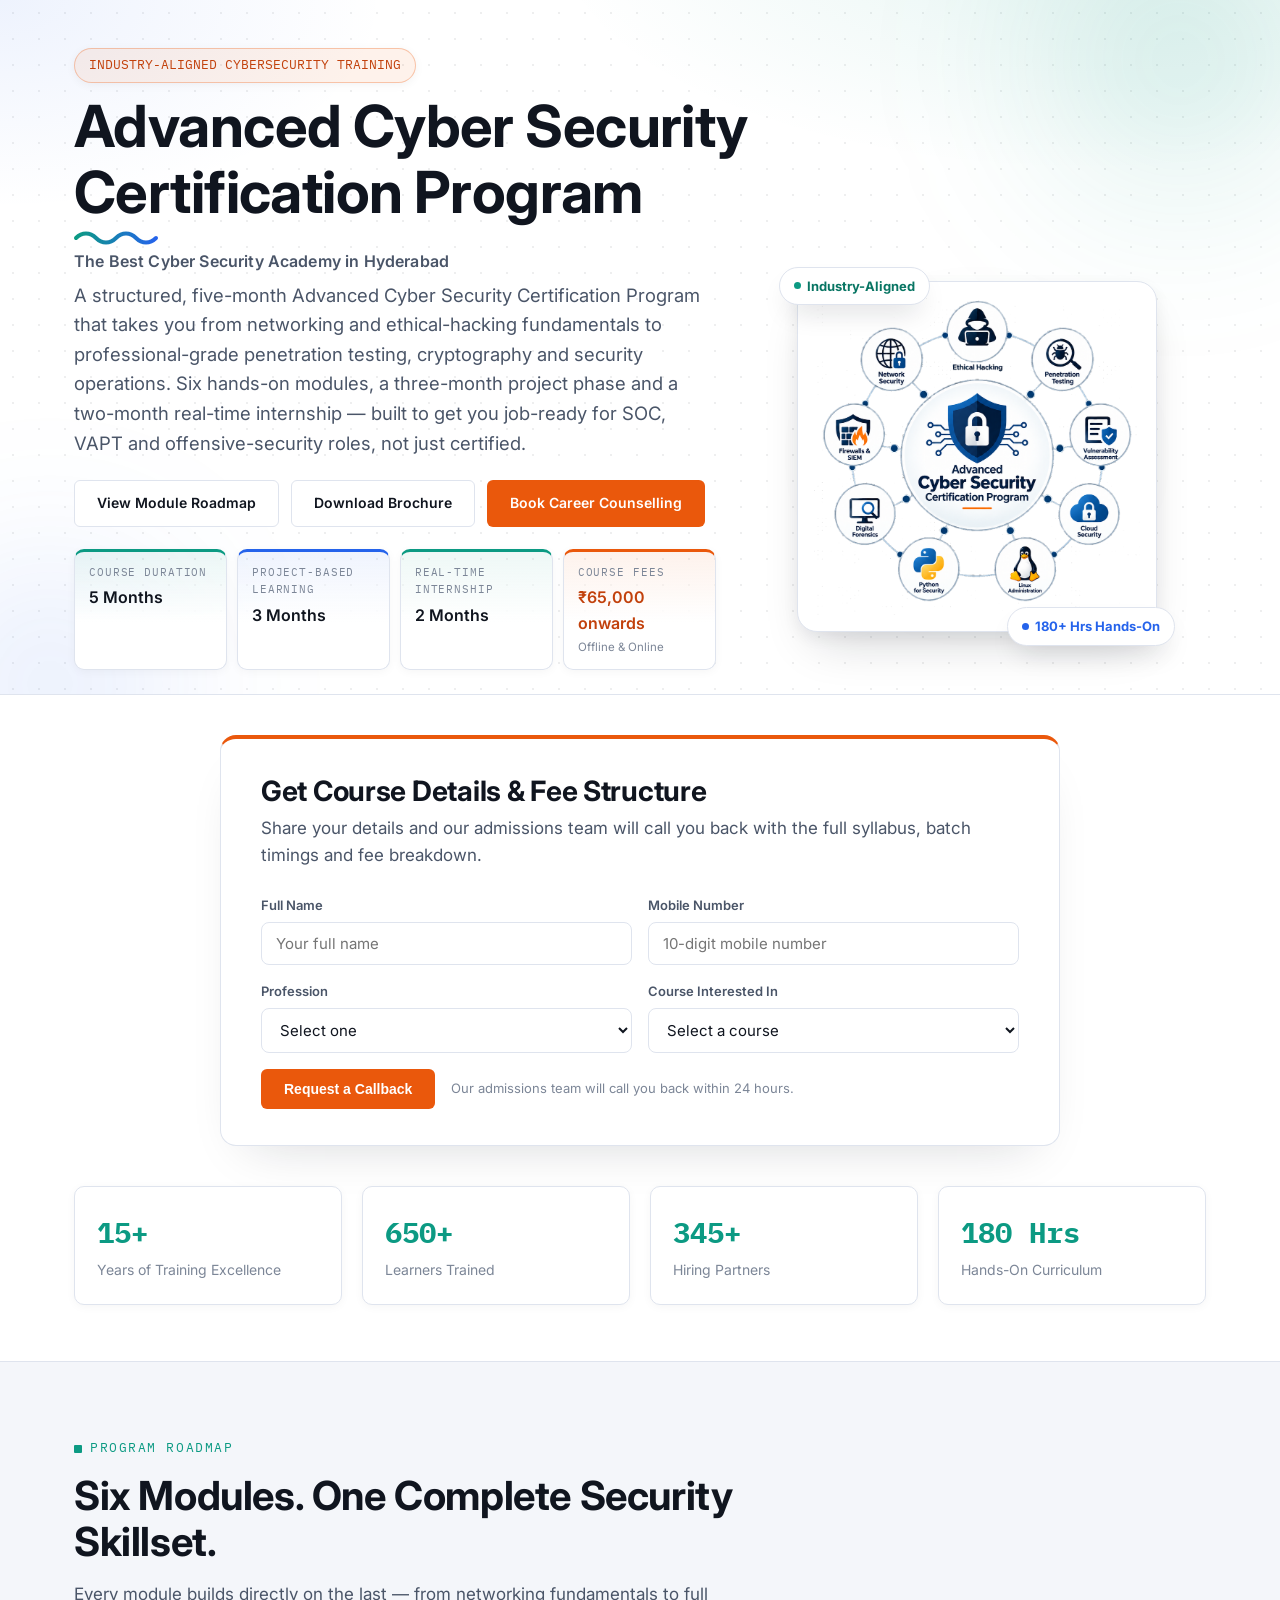
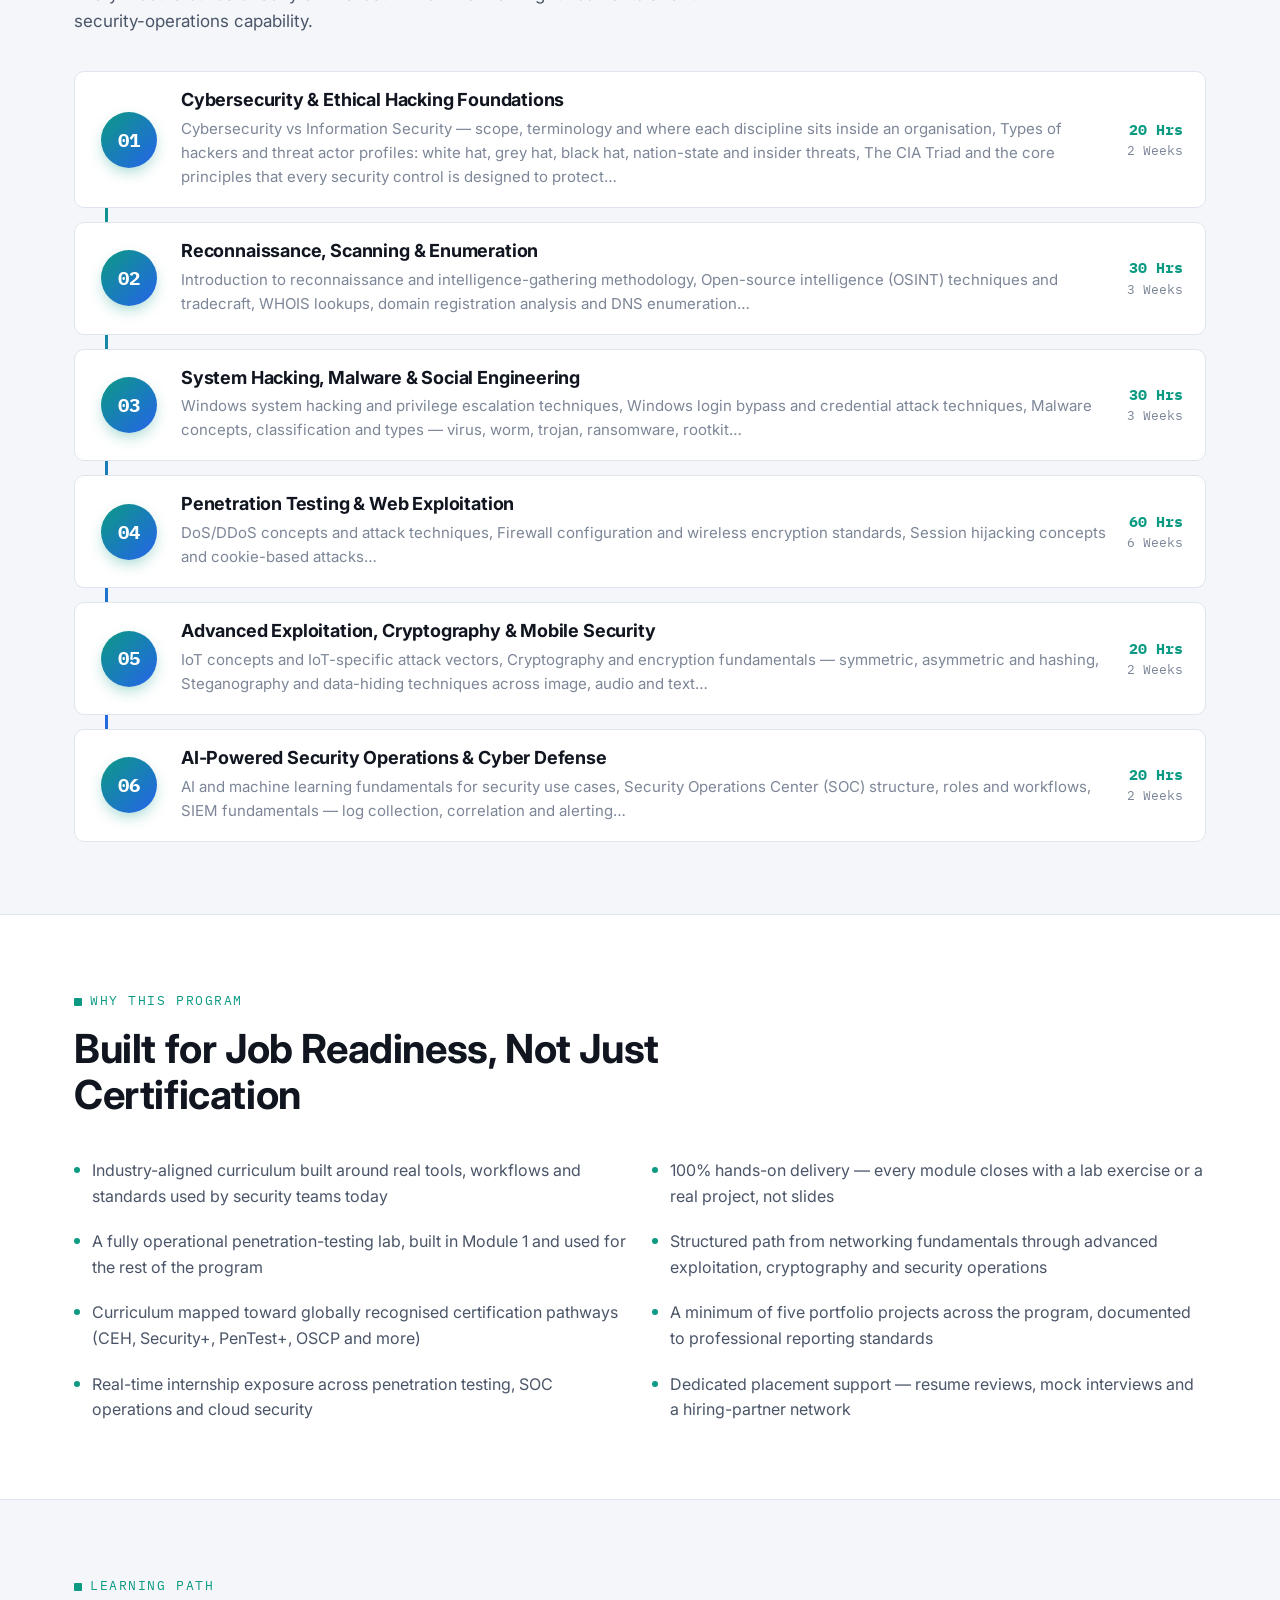
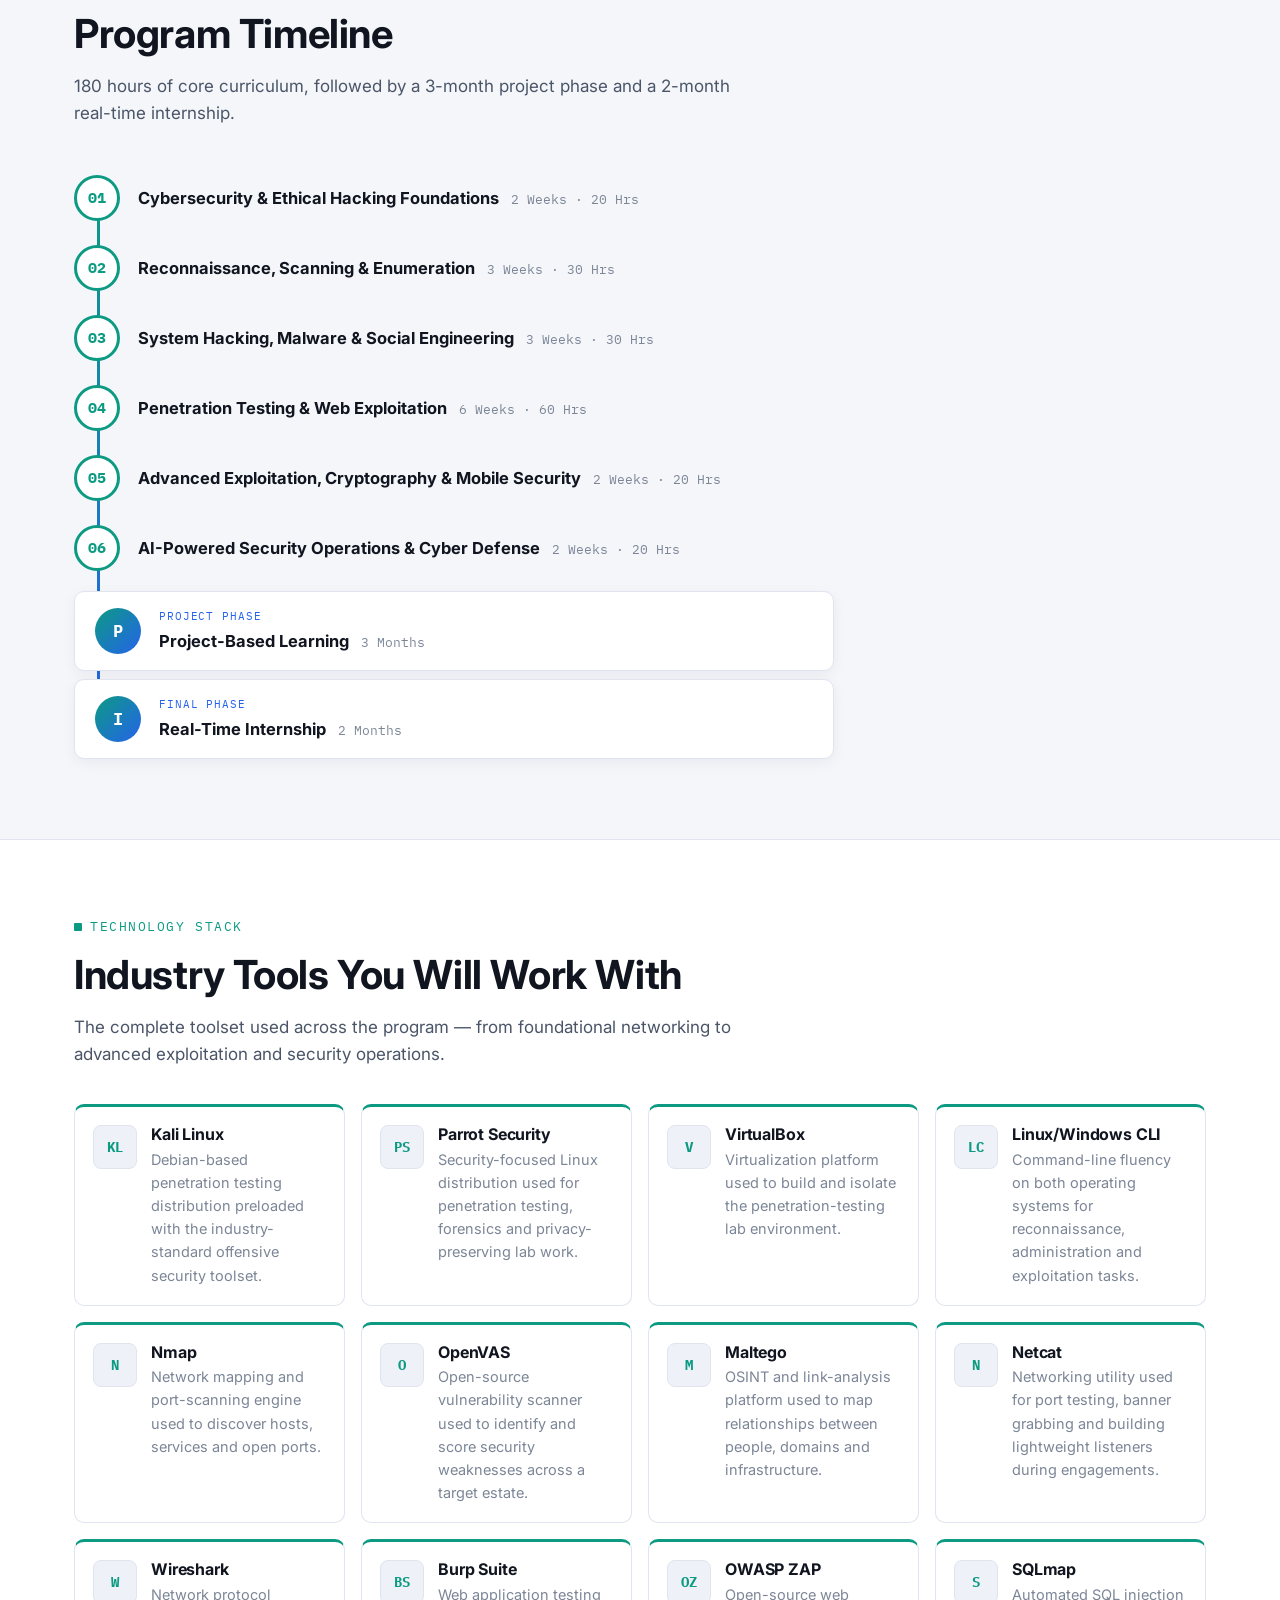
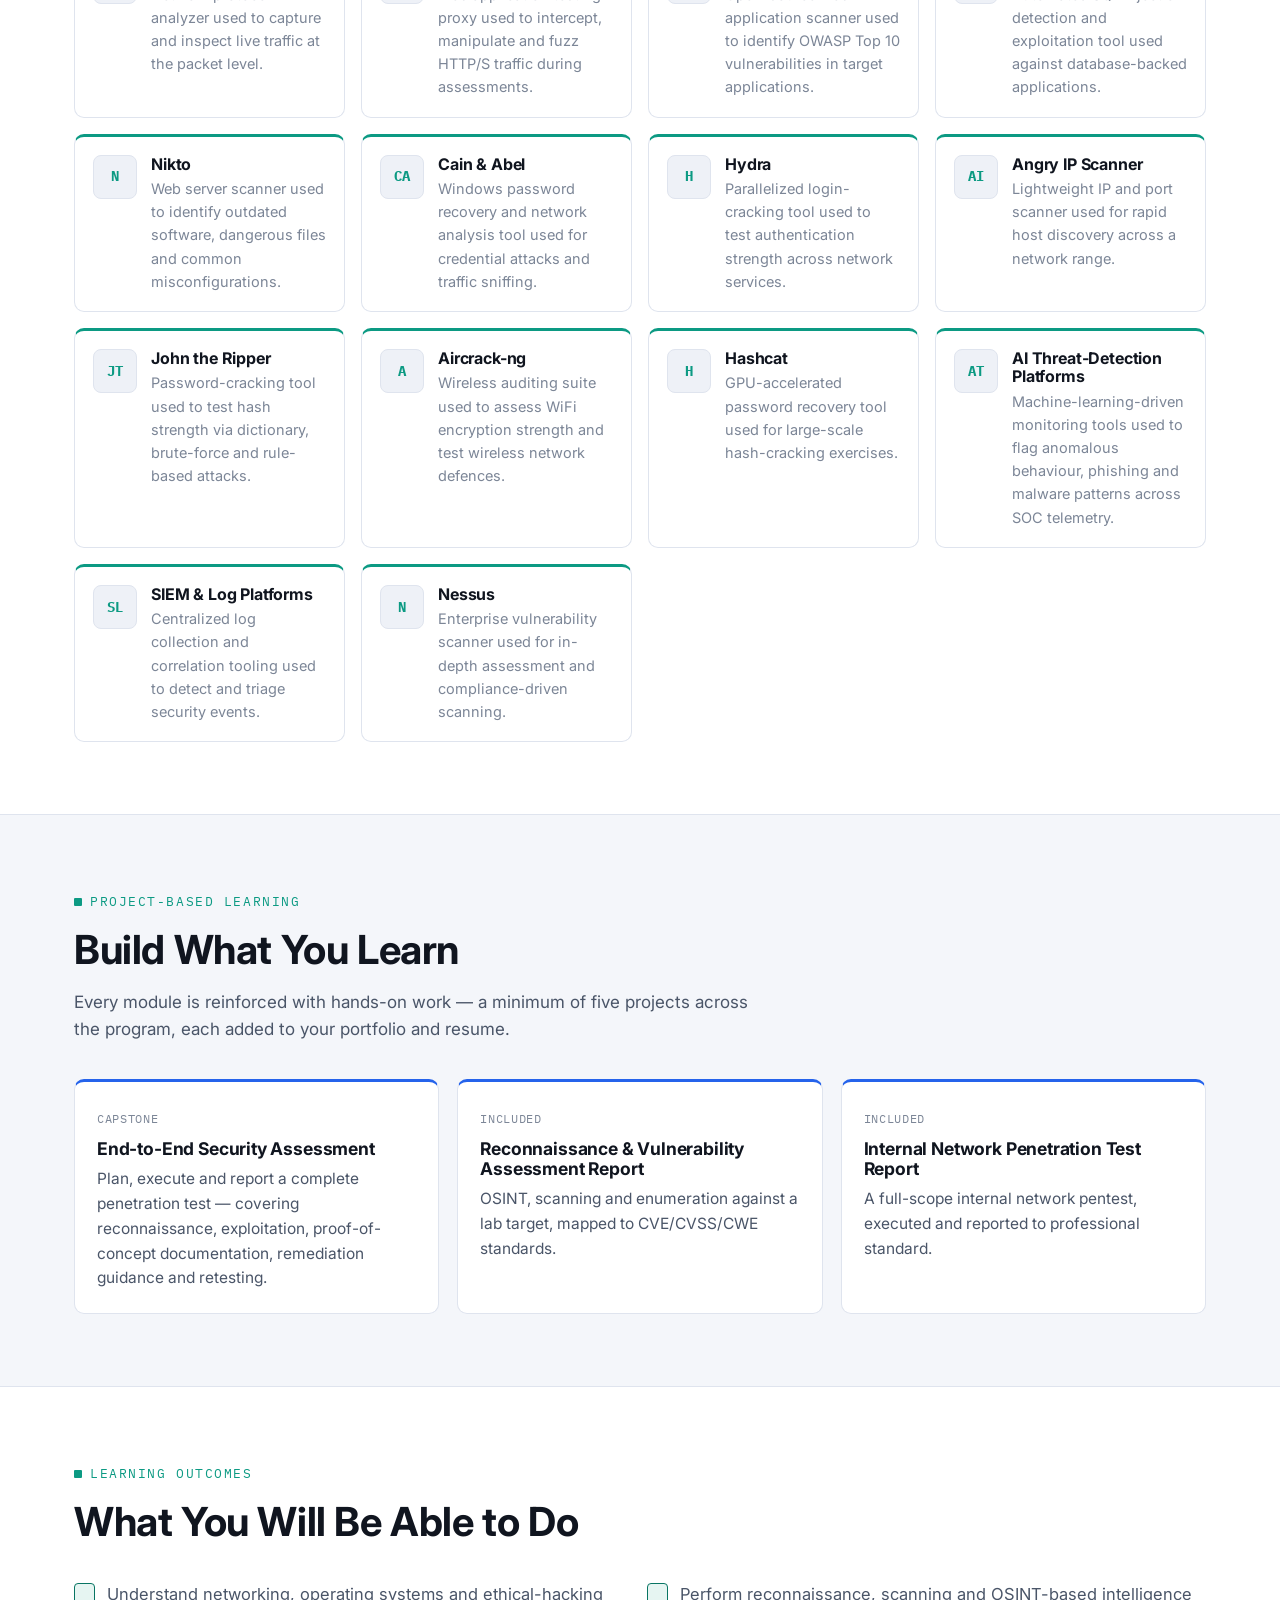
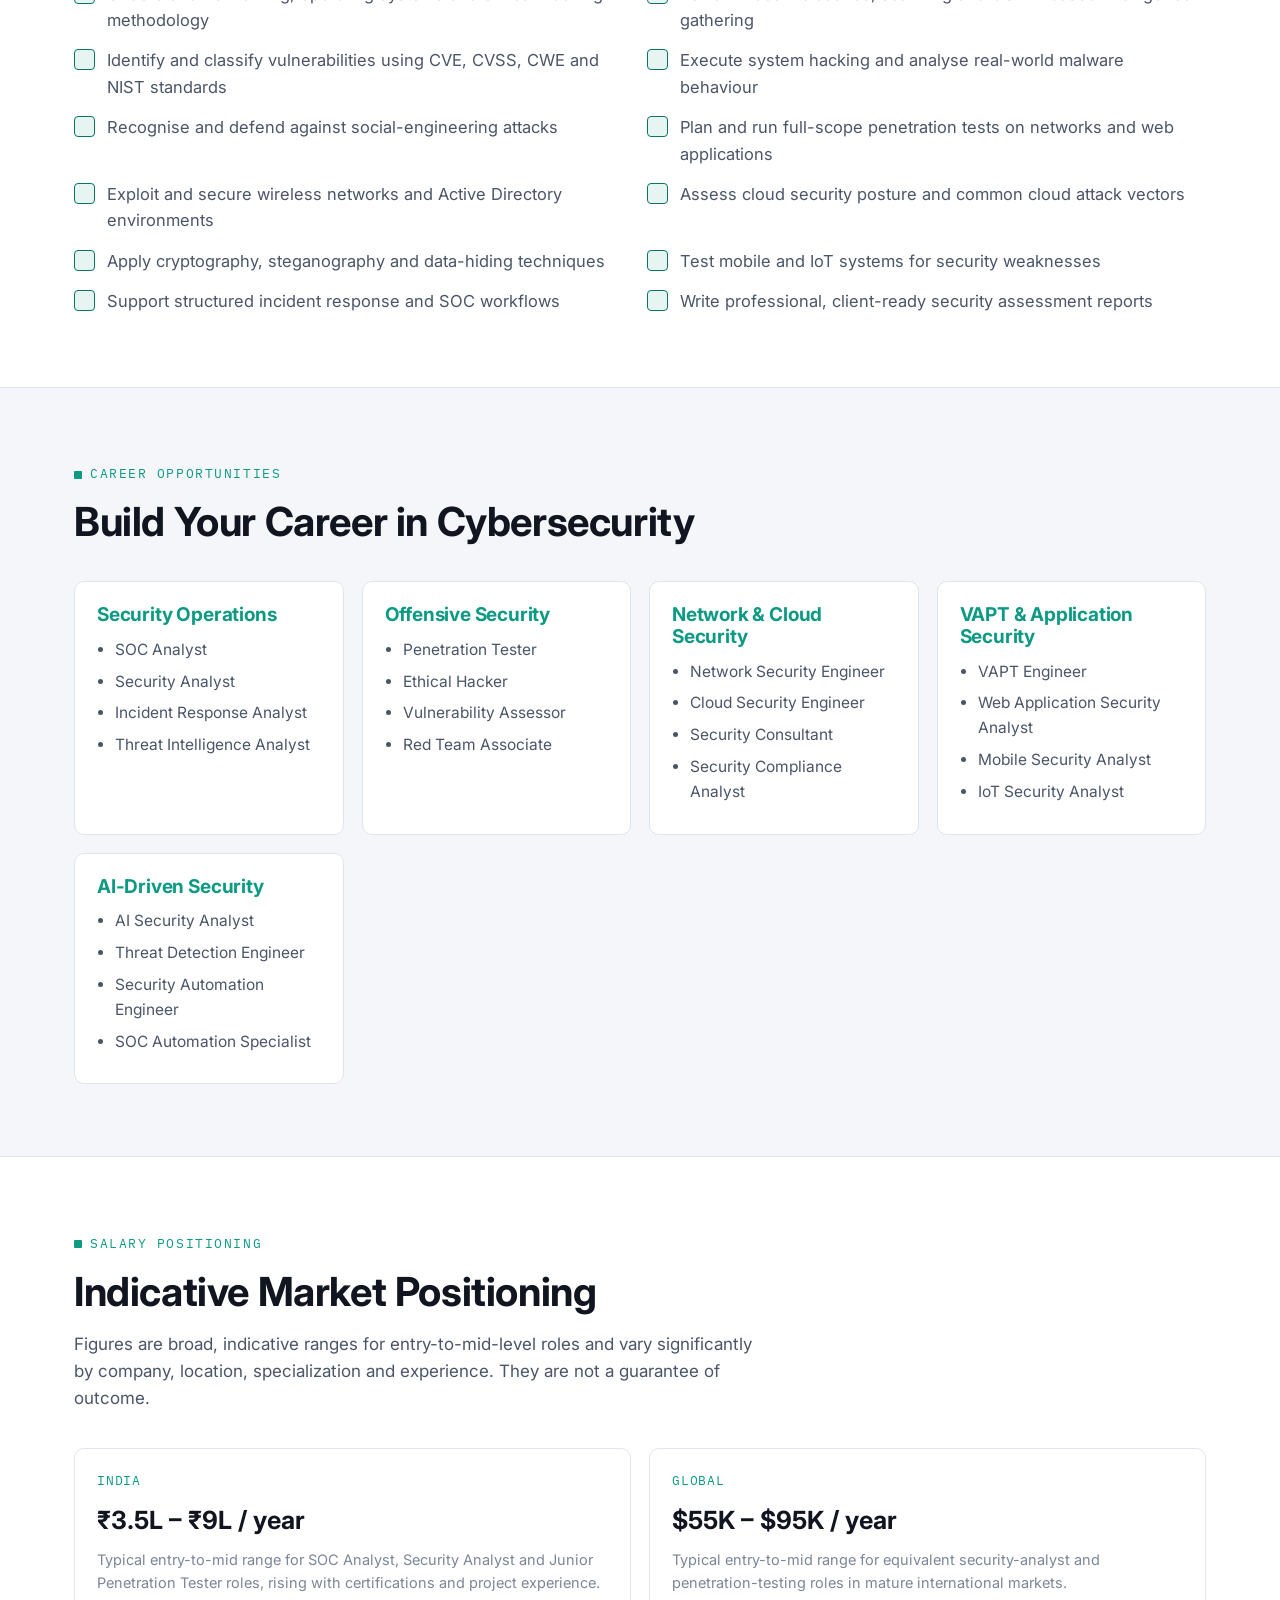
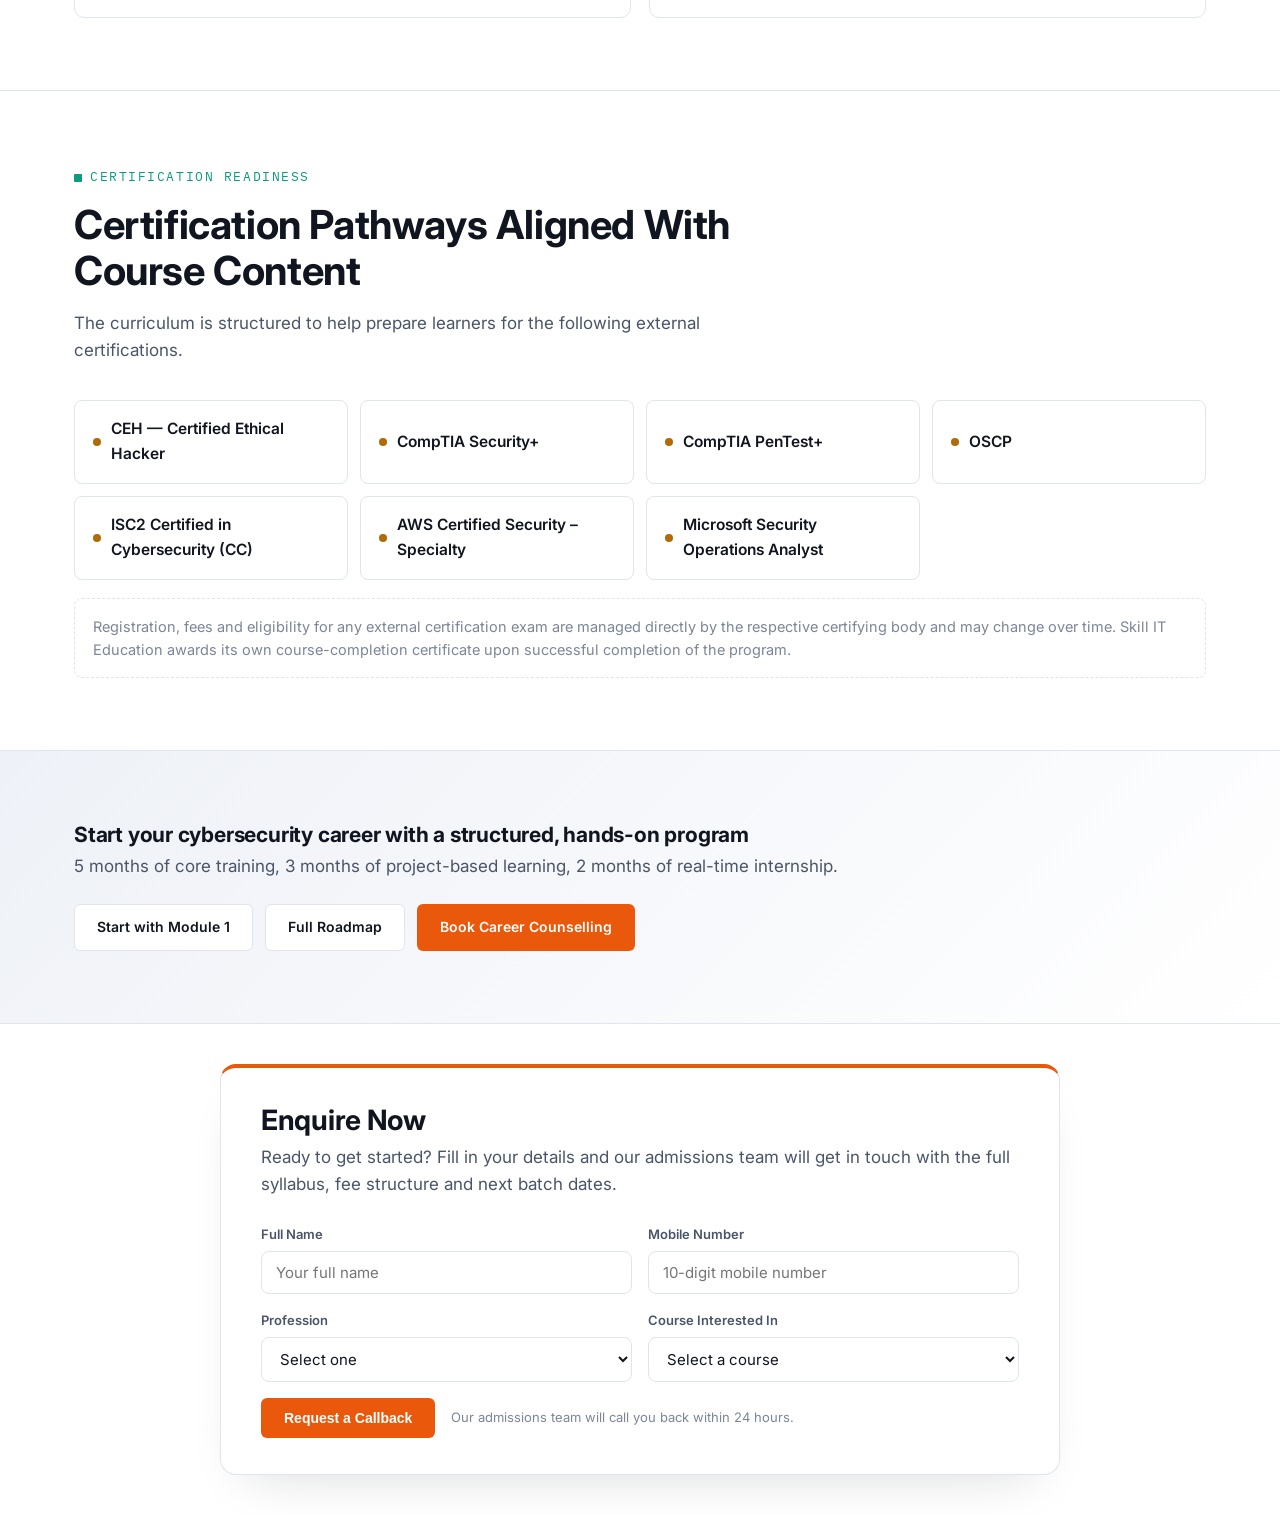
==== commit 6760da3f: "Add lead-capture enquiry form (top and bottom of index page) Adds a "Get Course Details & Fee Struct" ====
--- a/index.html
+++ b/index.html
@@ -64,6 +64,55 @@
           </div>
         </div>
       </div>
+    </div>
+  </section>
+
+  <section class="lead-form-section">
+    <div class="wrap">
+      <div class="lead-form-card">
+      <div class="lead-form-head">
+        <h3>Get Course Details &amp; Fee Structure</h3>
+        <p>Share your details and our admissions team will call you back with the full syllabus, batch timings and fee breakdown.</p>
+      </div>
+      <form class="lead-form" data-lead-form novalidate>
+        <div class="form-row">
+          <div class="form-field">
+            <label for="hero-form-name">Full Name</label>
+            <input type="text" id="hero-form-name" name="full_name" placeholder="Your full name" required>
+          </div>
+          <div class="form-field">
+            <label for="hero-form-phone">Mobile Number</label>
+            <input type="tel" id="hero-form-phone" name="mobile" placeholder="10-digit mobile number" pattern="[0-9]{10}" required>
+          </div>
+        </div>
+        <div class="form-row">
+          <div class="form-field">
+            <label for="hero-form-profession">Profession</label>
+            <select id="hero-form-profession" name="profession" required>
+              <option value="" disabled selected>Select one</option>
+              <option value="Student">Student</option>
+              <option value="Working Professional">Working Professional</option>
+            </select>
+          </div>
+          <div class="form-field">
+            <label for="hero-form-course">Course Interested In</label>
+            <select id="hero-form-course" name="course" required>
+              <option value="" disabled selected>Select a course</option>
+            <option value="Cyber Security">Cyber Security</option>
+            <option value="SOC (Security Operations Center)">SOC (Security Operations Center)</option>
+            <option value="AI/ML">AI/ML</option>
+            <option value="Data Science">Data Science</option>
+            <option value="Data Analyst">Data Analyst</option>
+            </select>
+          </div>
+        </div>
+        <div class="form-actions">
+          <button type="submit" class="btn btn-primary">Request a Callback</button>
+          <span class="form-note">Our admissions team will call you back within 24 hours.</span>
+        </div>
+        <div class="form-success" hidden>Thanks — we've received your details. Our admissions team will call you back shortly.</div>
+      </form>
+    </div>
     </div>
   </section>
 
@@ -393,6 +442,64 @@
       </div>
     </div>
   </section>
+
+  <section class="lead-form-section" id="enquire">
+    <div class="wrap">
+      <div class="lead-form-card">
+      <div class="lead-form-head">
+        <h3>Enquire Now</h3>
+        <p>Ready to get started? Fill in your details and our admissions team will get in touch with the full syllabus, fee structure and next batch dates.</p>
+      </div>
+      <form class="lead-form" data-lead-form novalidate>
+        <div class="form-row">
+          <div class="form-field">
+            <label for="footer-form-name">Full Name</label>
+            <input type="text" id="footer-form-name" name="full_name" placeholder="Your full name" required>
+          </div>
+          <div class="form-field">
+            <label for="footer-form-phone">Mobile Number</label>
+            <input type="tel" id="footer-form-phone" name="mobile" placeholder="10-digit mobile number" pattern="[0-9]{10}" required>
+          </div>
+        </div>
+        <div class="form-row">
+          <div class="form-field">
+            <label for="footer-form-profession">Profession</label>
+            <select id="footer-form-profession" name="profession" required>
+              <option value="" disabled selected>Select one</option>
+              <option value="Student">Student</option>
+              <option value="Working Professional">Working Professional</option>
+            </select>
+          </div>
+          <div class="form-field">
+            <label for="footer-form-course">Course Interested In</label>
+            <select id="footer-form-course" name="course" required>
+              <option value="" disabled selected>Select a course</option>
+            <option value="Cyber Security">Cyber Security</option>
+            <option value="SOC (Security Operations Center)">SOC (Security Operations Center)</option>
+            <option value="AI/ML">AI/ML</option>
+            <option value="Data Science">Data Science</option>
+            <option value="Data Analyst">Data Analyst</option>
+            </select>
+          </div>
+        </div>
+        <div class="form-actions">
+          <button type="submit" class="btn btn-primary">Request a Callback</button>
+          <span class="form-note">Our admissions team will call you back within 24 hours.</span>
+        </div>
+        <div class="form-success" hidden>Thanks — we've received your details. Our admissions team will call you back shortly.</div>
+      </form>
+    </div>
+    </div>
+  </section>
 </main>
+<script>
+document.querySelectorAll('[data-lead-form]').forEach(function(form){
+  form.addEventListener('submit', function(e){
+    e.preventDefault();
+    form.querySelectorAll('.form-field, .form-actions').forEach(function(el){ el.hidden = true; });
+    form.querySelector('.form-success').hidden = false;
+  });
+});
+</script>
 </body>
 </html>
--- a/assets/css/style.css
+++ b/assets/css/style.css
@@ -35,6 +35,7 @@
   -webkit-font-smoothing:antialiased;
 }
 img{max-width:100%;display:block;}
+[hidden]{display:none!important;}
 a{color:inherit;text-decoration:none;}
 .wrap{max-width:var(--maxw);margin:0 auto;padding:0 24px;}
 section{padding:72px 0;}
@@ -163,6 +164,27 @@
 .hero-ctas{display:flex;gap:12px;margin-top:22px;flex-wrap:wrap;}
 
 .stat-section{padding:0 0 56px;}
+
+.lead-form-section{padding:40px 0;}
+.lead-form-card{
+  max-width:840px;margin:0 auto;background:var(--surface);border:1px solid var(--border);
+  border-top:4px solid var(--cta);border-radius:16px;padding:36px 40px;
+  box-shadow:0 24px 50px -28px rgba(16,21,31,.18);
+}
+.lead-form-head h3{margin:0 0 8px;font-size:clamp(22px,2.6vw,28px);}
+.lead-form-head p{margin:0 0 26px;}
+.form-row{display:grid;grid-template-columns:1fr 1fr;gap:16px;margin-bottom:16px;}
+.form-field{display:flex;flex-direction:column;gap:6px;}
+.form-field label{font-size:13px;font-weight:600;color:var(--text-dim);}
+.form-field input,.form-field select{
+  padding:11px 14px;border:1px solid var(--border);border-radius:8px;
+  font-size:15px;font-family:var(--font);color:var(--text);background:#fff;
+  width:100%;
+}
+.form-field input:focus,.form-field select:focus{outline:none;border-color:var(--cta);box-shadow:0 0 0 3px rgba(234,88,12,.12);}
+.form-actions{display:flex;align-items:center;gap:16px;flex-wrap:wrap;margin-top:10px;}
+.form-note{font-size:13px;color:var(--text-faint);}
+.form-success{padding:22px;text-align:center;font-size:16px;font-weight:600;color:var(--accent-dim);background:rgba(12,154,131,.08);border-radius:10px;}
 
 /* module progress strip */
 .progress-strip{border-bottom:1px solid var(--border);background:var(--bg-alt);}
@@ -339,4 +361,6 @@
   .hero-stats-row .meta-card .label{font-size:9px;letter-spacing:.01em;margin-bottom:3px;}
   .hero-stats-row .meta-card .value{font-size:13px;}
   .hero-stats-row .meta-card .meta-note{font-size:9.5px;}
-}
+  .lead-form-card{padding:26px 20px;}
+  .form-row{grid-template-columns:1fr;gap:14px;}
+}
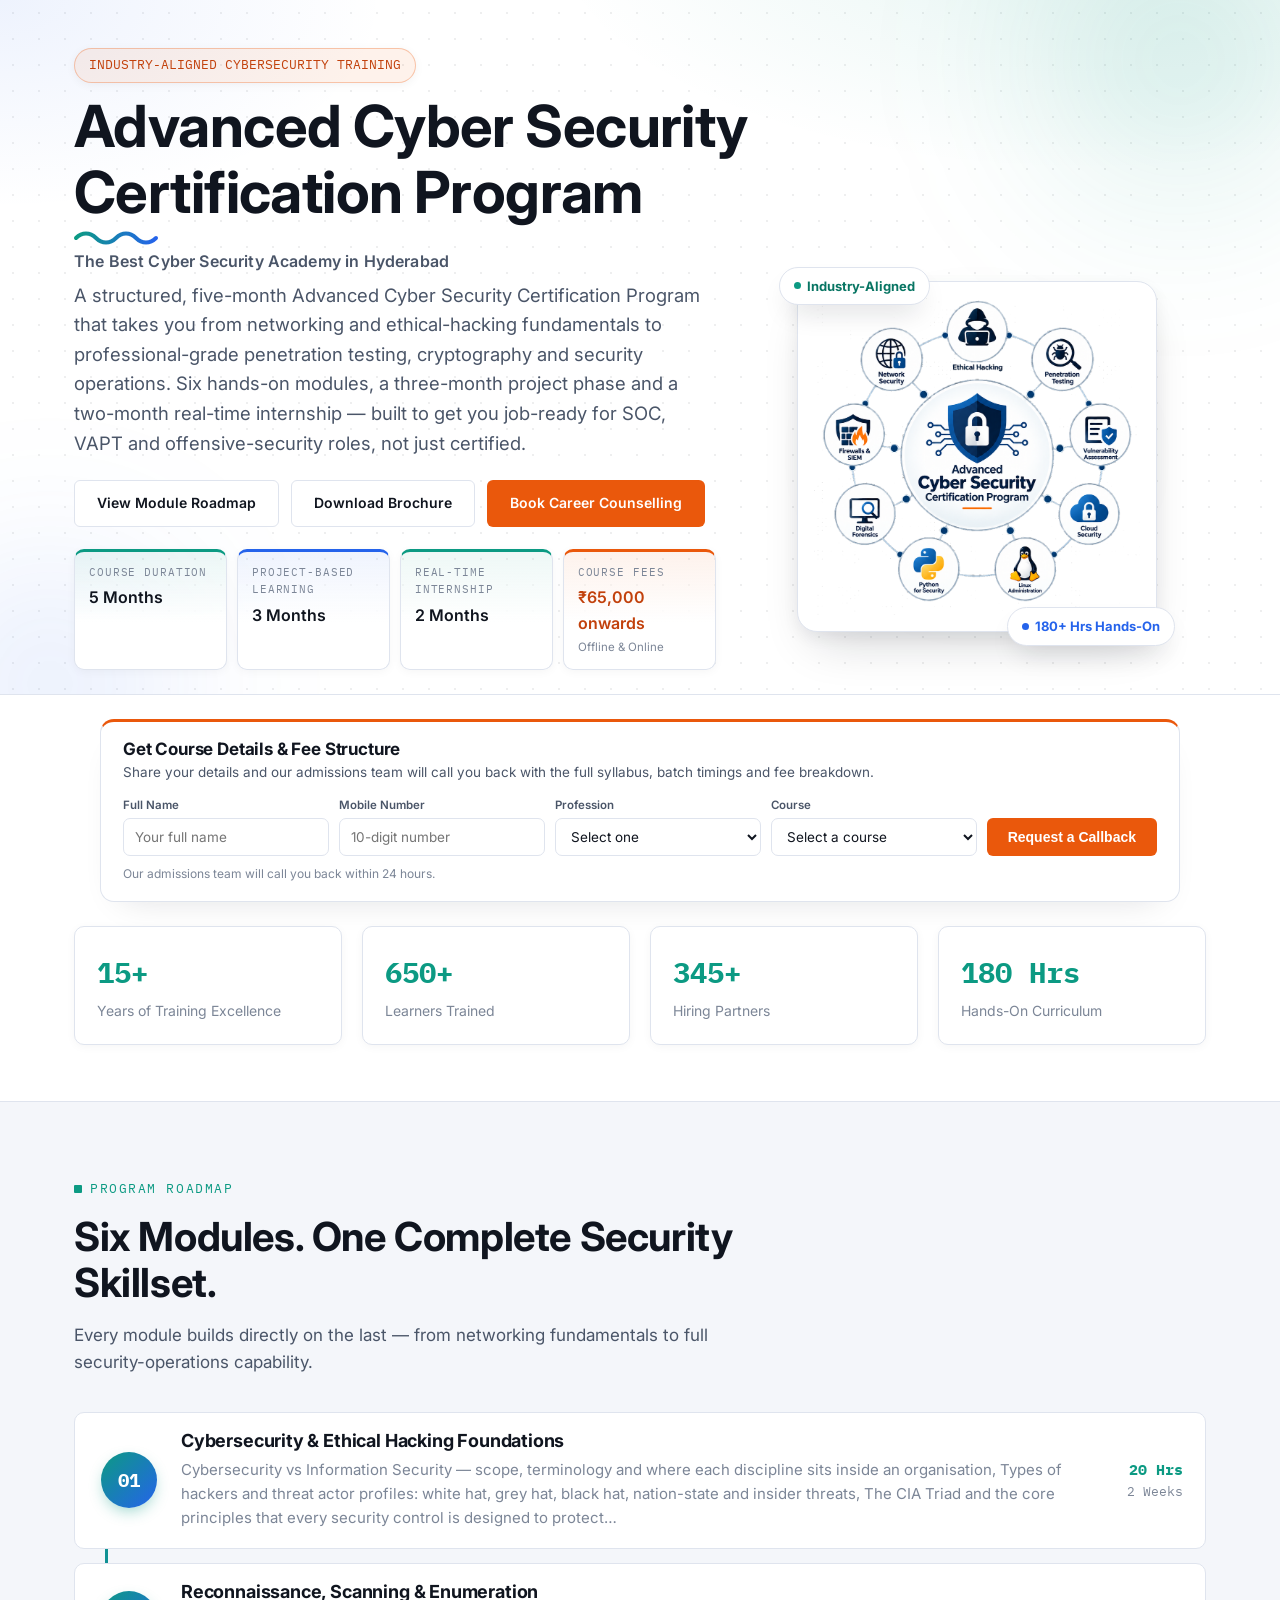
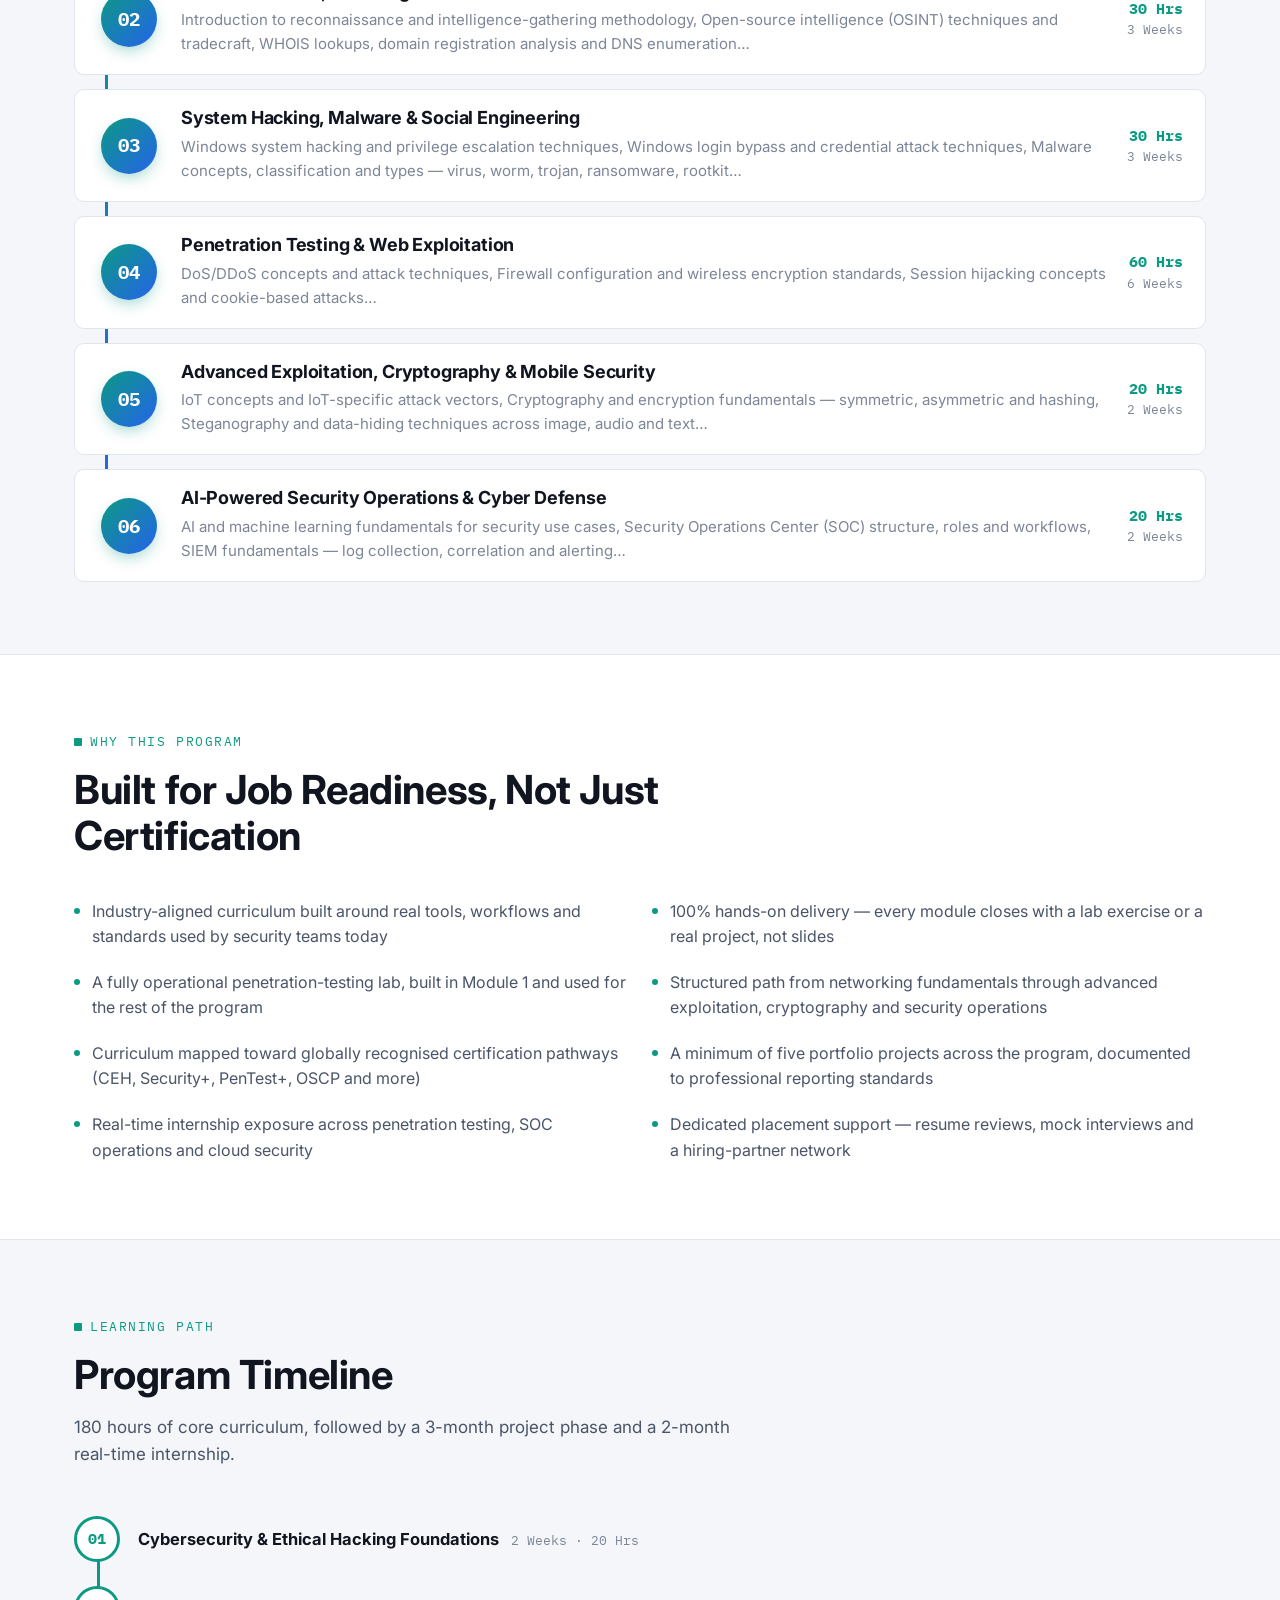
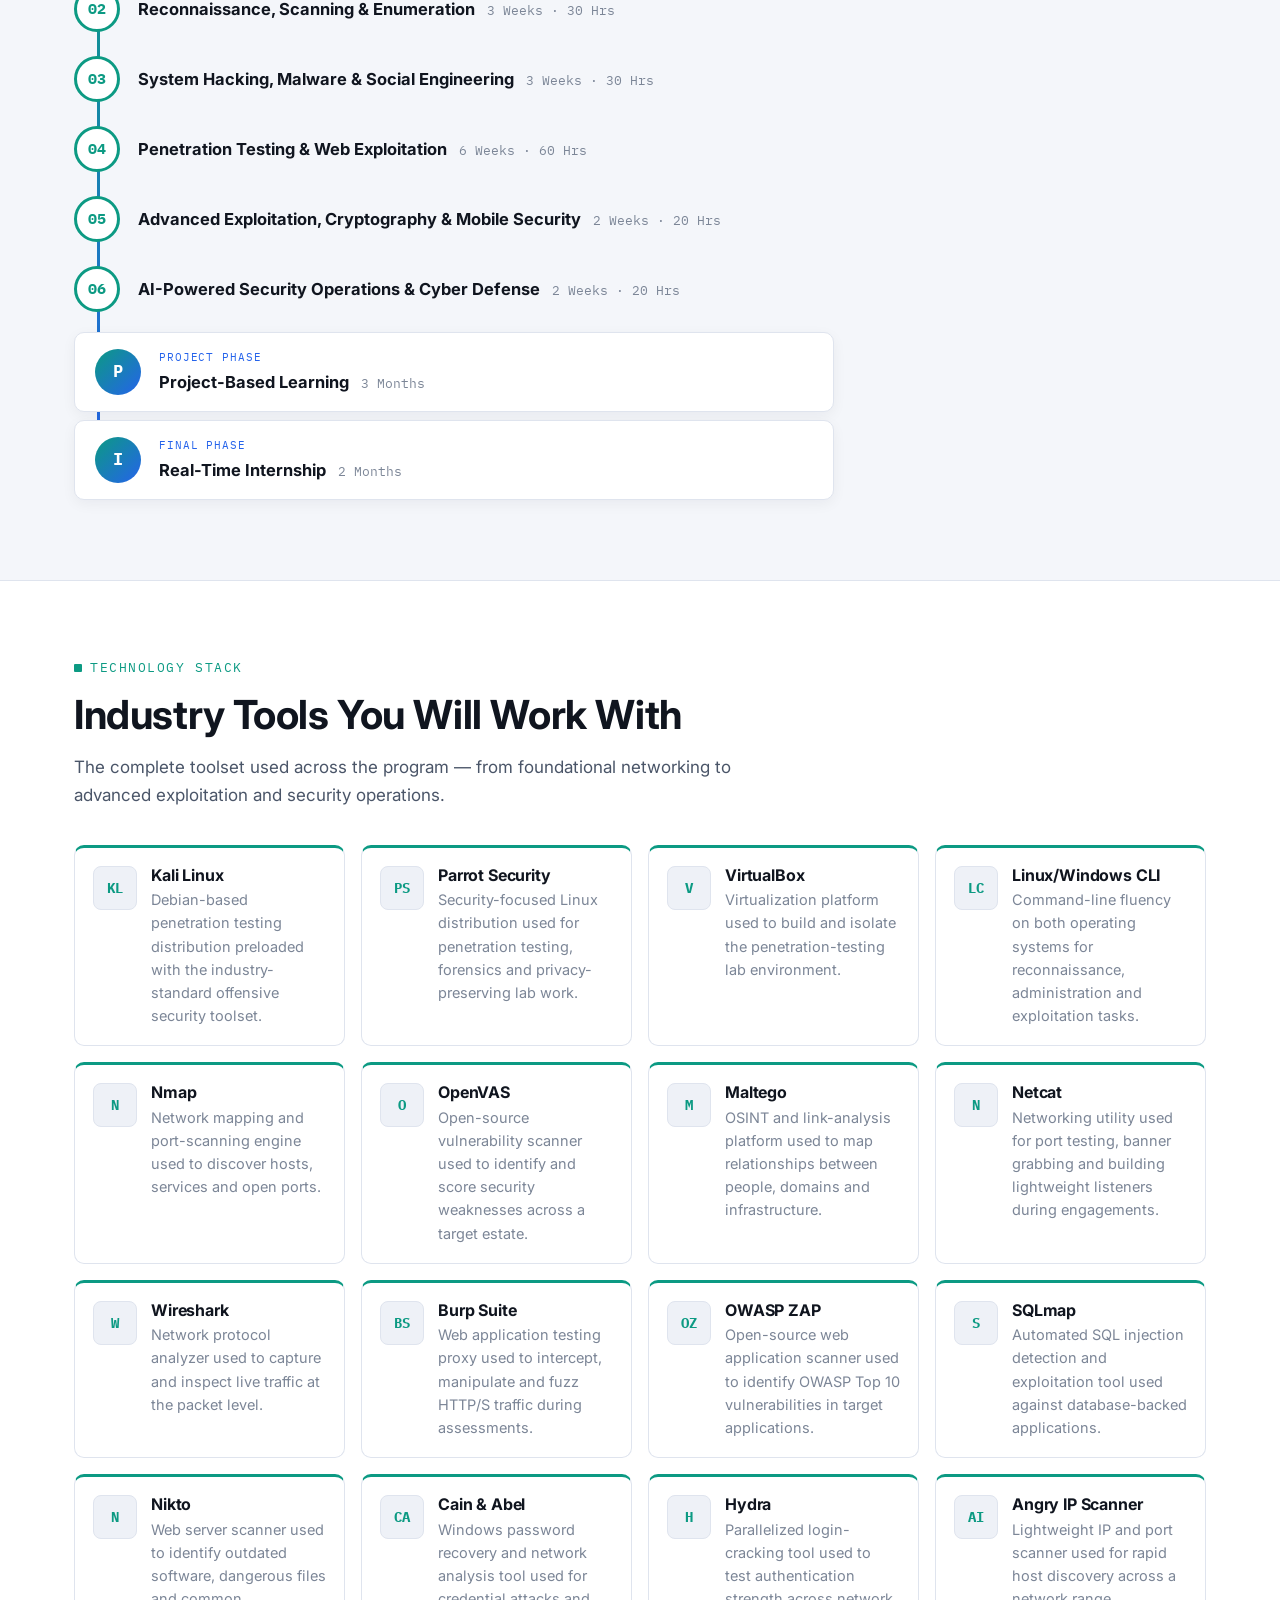
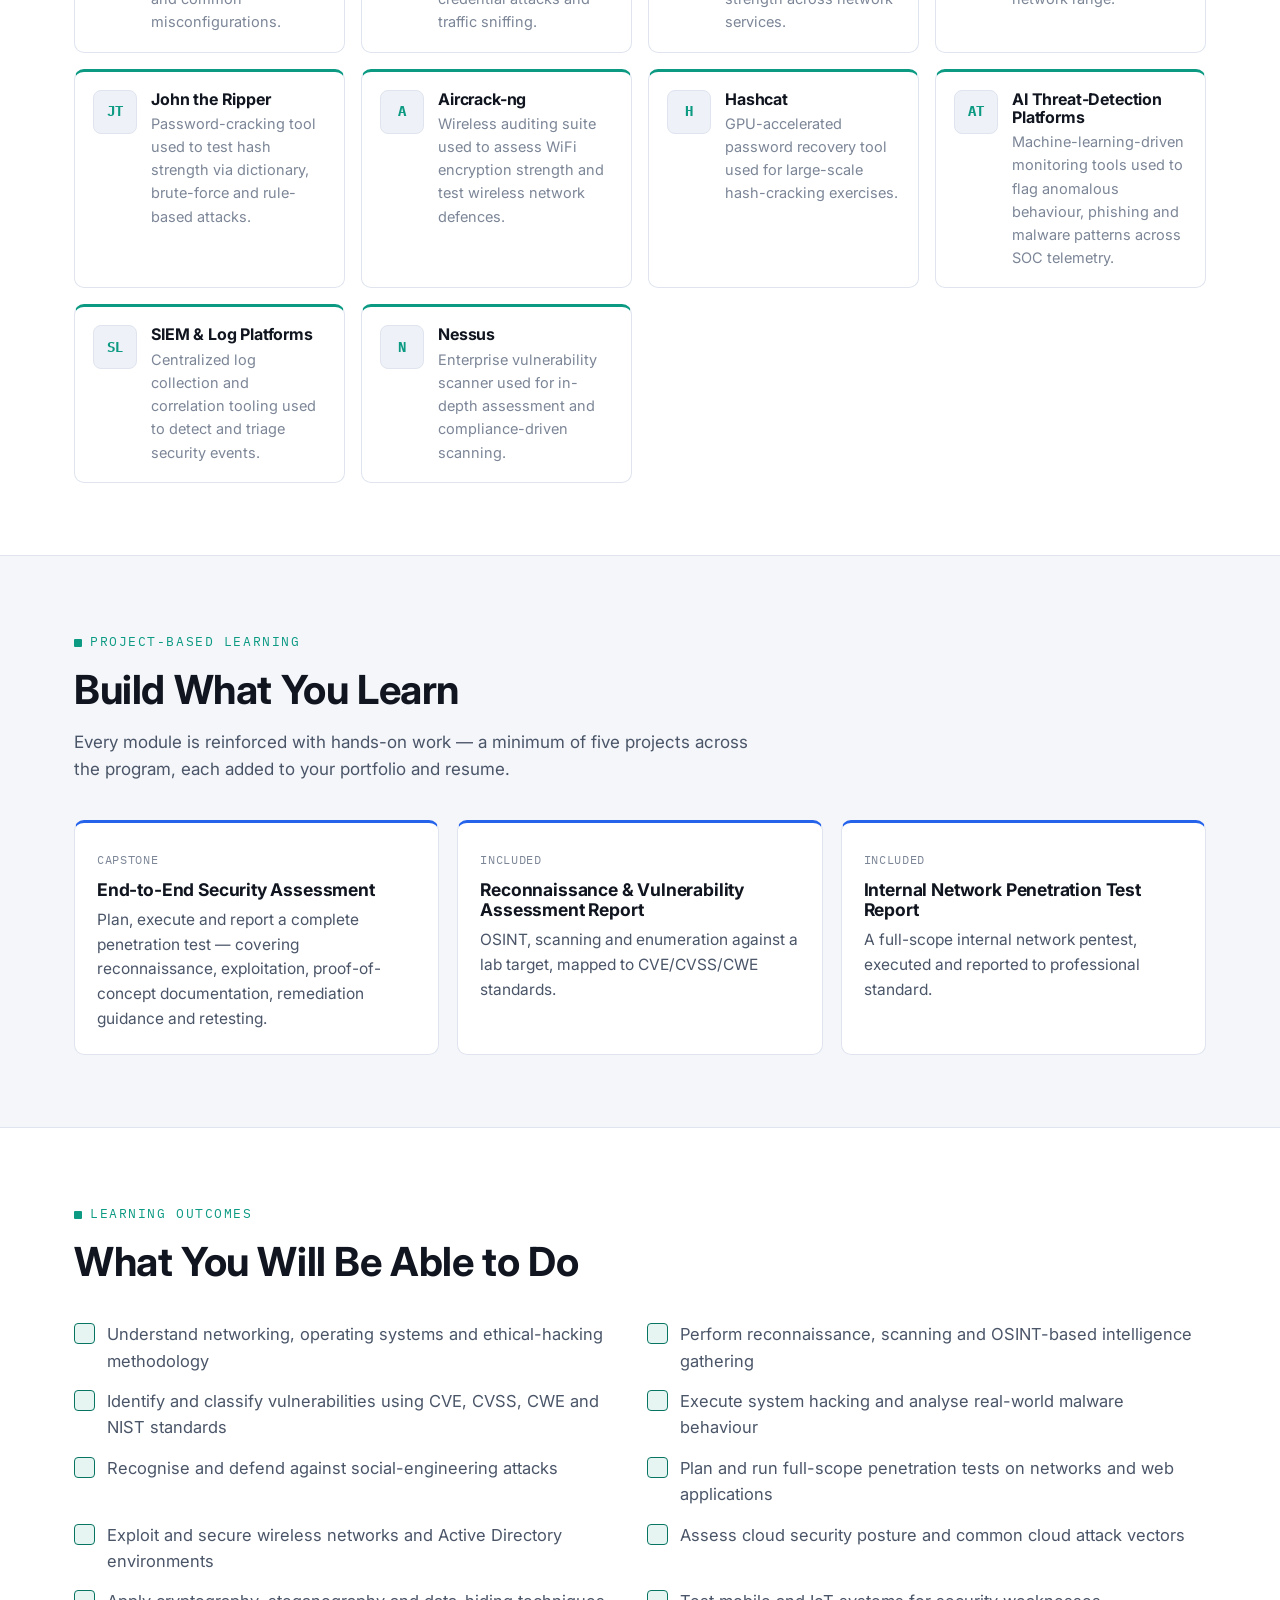
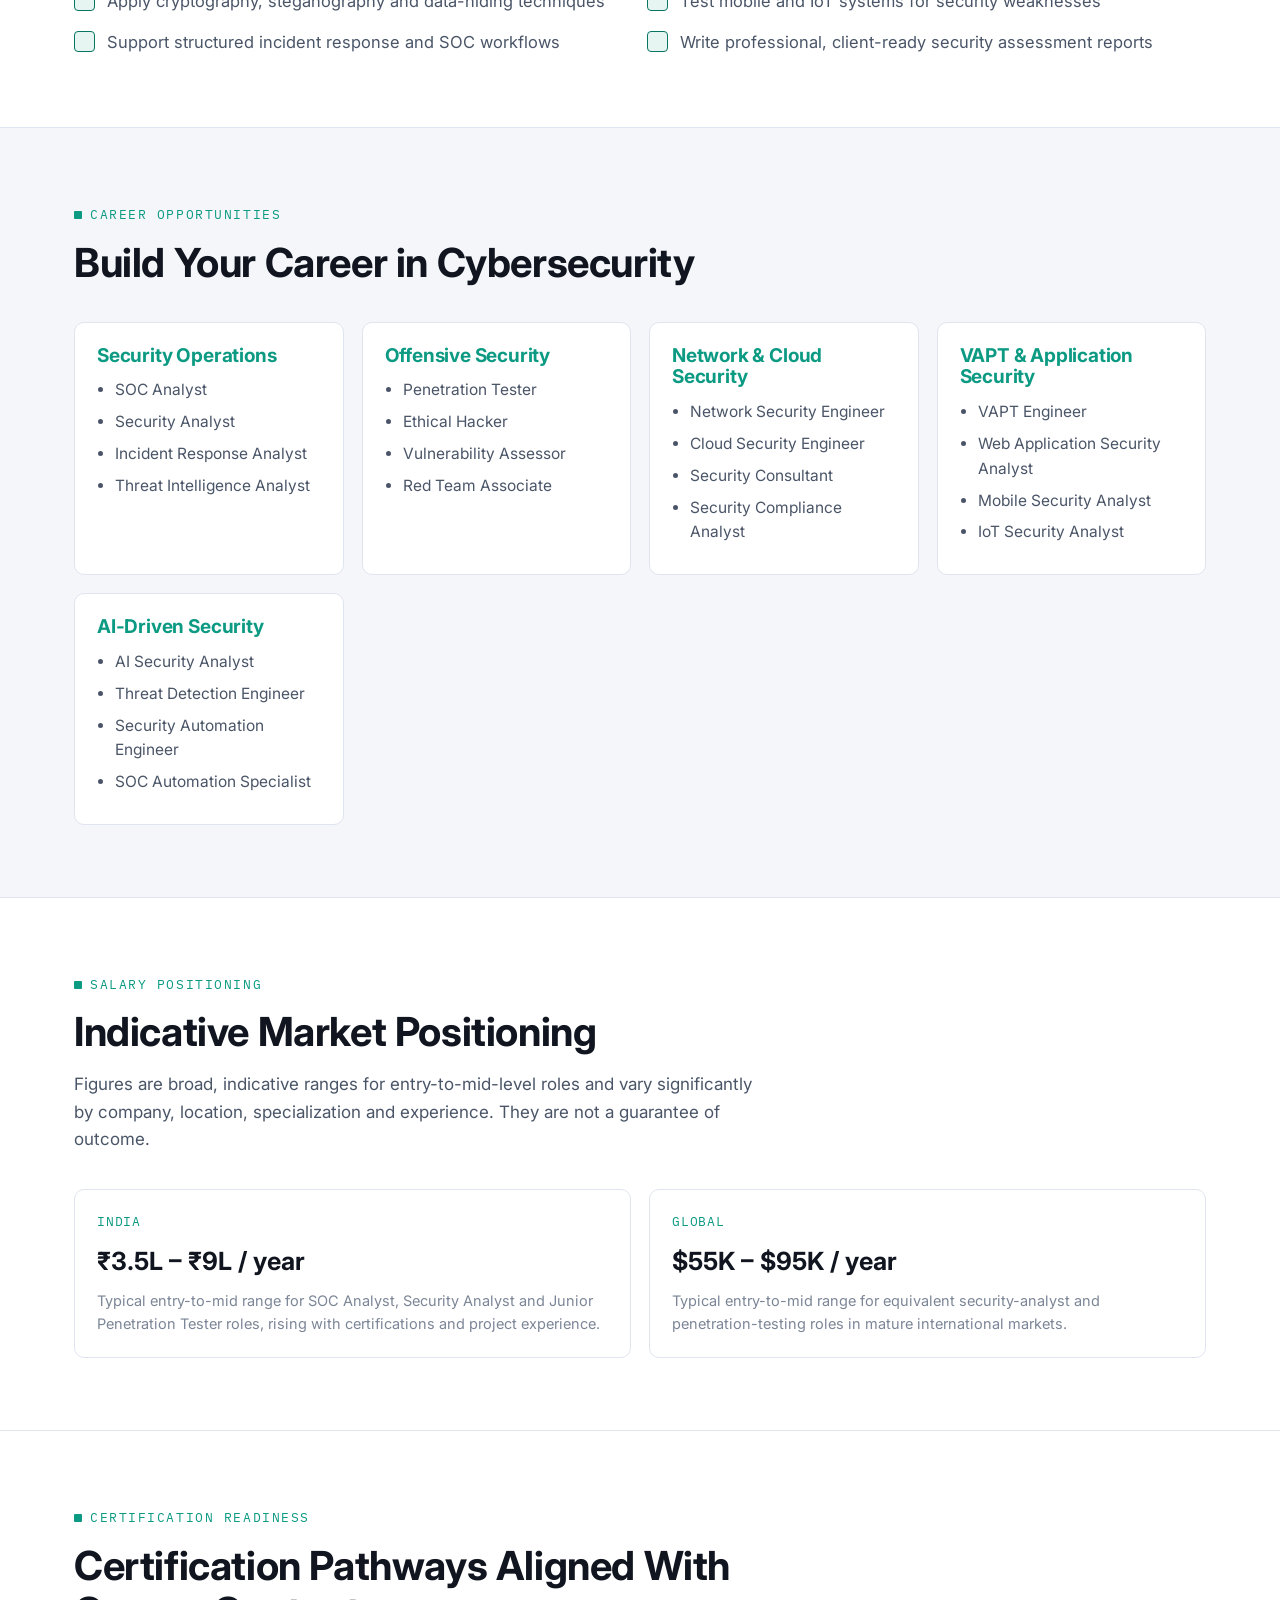
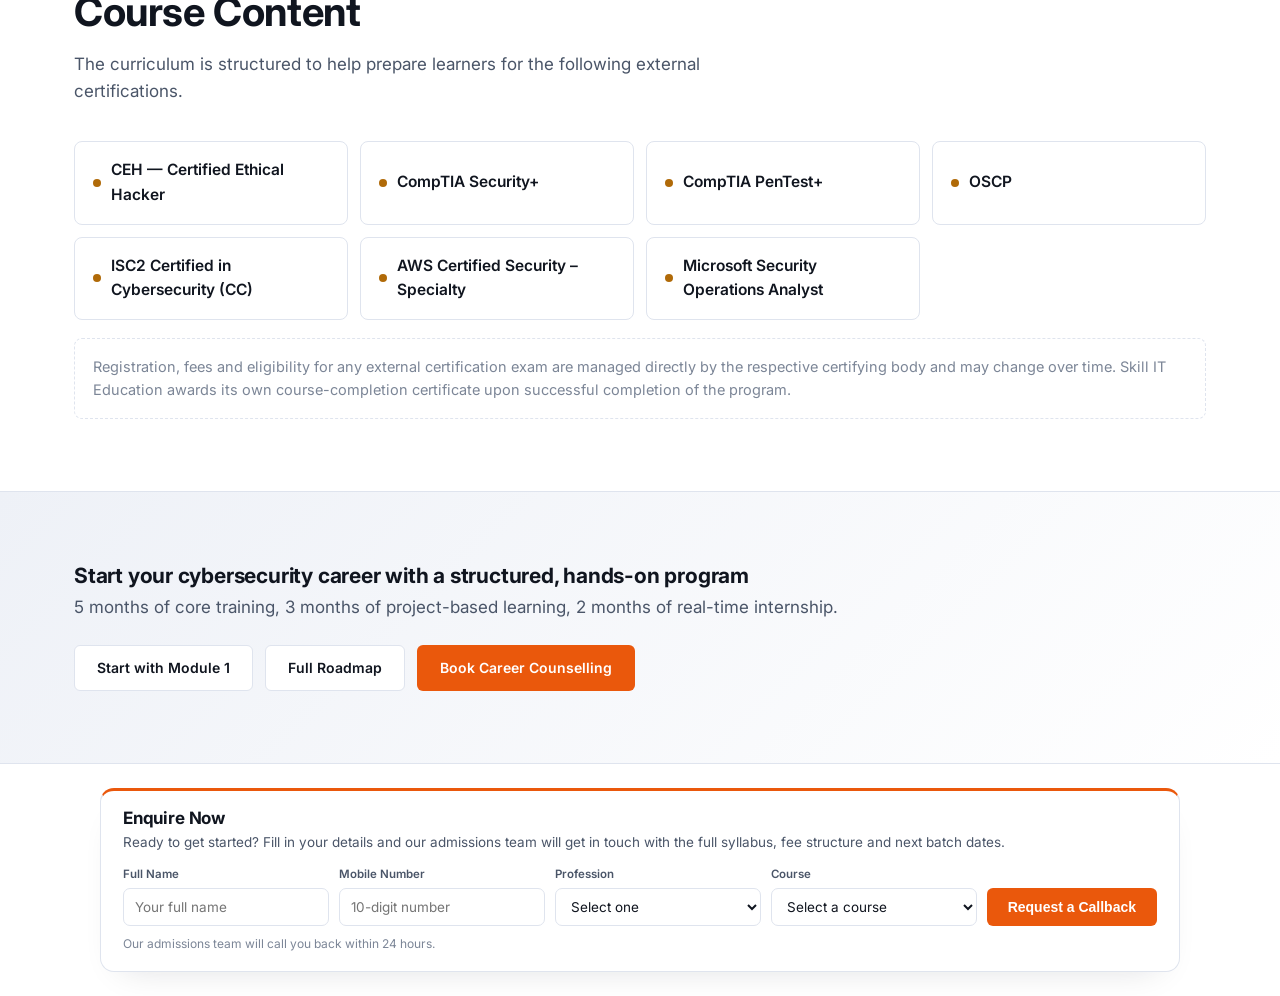
==== commit ee8d1fb5: "Make the lead-capture form a single compact line Collapses the two-row form into one horizontal row " ====
--- a/index.html
+++ b/index.html
@@ -82,10 +82,8 @@
           </div>
           <div class="form-field">
             <label for="hero-form-phone">Mobile Number</label>
-            <input type="tel" id="hero-form-phone" name="mobile" placeholder="10-digit mobile number" pattern="[0-9]{10}" required>
-          </div>
-        </div>
-        <div class="form-row">
+            <input type="tel" id="hero-form-phone" name="mobile" placeholder="10-digit number" pattern="[0-9]{10}" required>
+          </div>
           <div class="form-field">
             <label for="hero-form-profession">Profession</label>
             <select id="hero-form-profession" name="profession" required>
@@ -95,7 +93,7 @@
             </select>
           </div>
           <div class="form-field">
-            <label for="hero-form-course">Course Interested In</label>
+            <label for="hero-form-course">Course</label>
             <select id="hero-form-course" name="course" required>
               <option value="" disabled selected>Select a course</option>
             <option value="Cyber Security">Cyber Security</option>
@@ -105,11 +103,9 @@
             <option value="Data Analyst">Data Analyst</option>
             </select>
           </div>
-        </div>
-        <div class="form-actions">
-          <button type="submit" class="btn btn-primary">Request a Callback</button>
-          <span class="form-note">Our admissions team will call you back within 24 hours.</span>
-        </div>
+          <button type="submit" class="btn btn-primary form-submit">Request a Callback</button>
+        </div>
+        <div class="form-note">Our admissions team will call you back within 24 hours.</div>
         <div class="form-success" hidden>Thanks — we've received your details. Our admissions team will call you back shortly.</div>
       </form>
     </div>
@@ -458,10 +454,8 @@
           </div>
           <div class="form-field">
             <label for="footer-form-phone">Mobile Number</label>
-            <input type="tel" id="footer-form-phone" name="mobile" placeholder="10-digit mobile number" pattern="[0-9]{10}" required>
-          </div>
-        </div>
-        <div class="form-row">
+            <input type="tel" id="footer-form-phone" name="mobile" placeholder="10-digit number" pattern="[0-9]{10}" required>
+          </div>
           <div class="form-field">
             <label for="footer-form-profession">Profession</label>
             <select id="footer-form-profession" name="profession" required>
@@ -471,7 +465,7 @@
             </select>
           </div>
           <div class="form-field">
-            <label for="footer-form-course">Course Interested In</label>
+            <label for="footer-form-course">Course</label>
             <select id="footer-form-course" name="course" required>
               <option value="" disabled selected>Select a course</option>
             <option value="Cyber Security">Cyber Security</option>
@@ -481,11 +475,9 @@
             <option value="Data Analyst">Data Analyst</option>
             </select>
           </div>
-        </div>
-        <div class="form-actions">
-          <button type="submit" class="btn btn-primary">Request a Callback</button>
-          <span class="form-note">Our admissions team will call you back within 24 hours.</span>
-        </div>
+          <button type="submit" class="btn btn-primary form-submit">Request a Callback</button>
+        </div>
+        <div class="form-note">Our admissions team will call you back within 24 hours.</div>
         <div class="form-success" hidden>Thanks — we've received your details. Our admissions team will call you back shortly.</div>
       </form>
     </div>
@@ -496,7 +488,7 @@
 document.querySelectorAll('[data-lead-form]').forEach(function(form){
   form.addEventListener('submit', function(e){
     e.preventDefault();
-    form.querySelectorAll('.form-field, .form-actions').forEach(function(el){ el.hidden = true; });
+    form.querySelectorAll('.form-row, .form-note').forEach(function(el){ el.hidden = true; });
     form.querySelector('.form-success').hidden = false;
   });
 });
--- a/assets/css/style.css
+++ b/assets/css/style.css
@@ -165,26 +165,27 @@
 
 .stat-section{padding:0 0 56px;}
 
-.lead-form-section{padding:40px 0;}
+.lead-form-section{padding:24px 0;}
 .lead-form-card{
-  max-width:840px;margin:0 auto;background:var(--surface);border:1px solid var(--border);
-  border-top:4px solid var(--cta);border-radius:16px;padding:36px 40px;
-  box-shadow:0 24px 50px -28px rgba(16,21,31,.18);
-}
-.lead-form-head h3{margin:0 0 8px;font-size:clamp(22px,2.6vw,28px);}
-.lead-form-head p{margin:0 0 26px;}
-.form-row{display:grid;grid-template-columns:1fr 1fr;gap:16px;margin-bottom:16px;}
-.form-field{display:flex;flex-direction:column;gap:6px;}
-.form-field label{font-size:13px;font-weight:600;color:var(--text-dim);}
+  max-width:1080px;margin:0 auto;background:var(--surface);border:1px solid var(--border);
+  border-top:3px solid var(--cta);border-radius:14px;padding:18px 22px;
+  box-shadow:0 16px 34px -22px rgba(16,21,31,.16);
+}
+.lead-form-head{margin-bottom:12px;}
+.lead-form-head h3{margin:0 0 3px;font-size:17px;}
+.lead-form-head p{margin:0;font-size:13.5px;}
+.form-row{display:flex;align-items:flex-end;gap:10px;flex-wrap:wrap;}
+.form-field{display:flex;flex-direction:column;gap:4px;flex:1 1 150px;min-width:130px;}
+.form-field label{font-size:11.5px;font-weight:600;color:var(--text-dim);}
 .form-field input,.form-field select{
-  padding:11px 14px;border:1px solid var(--border);border-radius:8px;
-  font-size:15px;font-family:var(--font);color:var(--text);background:#fff;
-  width:100%;
+  padding:9px 11px;border:1px solid var(--border);border-radius:7px;
+  font-size:13.5px;font-family:var(--font);color:var(--text);background:#fff;
+  width:100%;height:38px;
 }
 .form-field input:focus,.form-field select:focus{outline:none;border-color:var(--cta);box-shadow:0 0 0 3px rgba(234,88,12,.12);}
-.form-actions{display:flex;align-items:center;gap:16px;flex-wrap:wrap;margin-top:10px;}
-.form-note{font-size:13px;color:var(--text-faint);}
-.form-success{padding:22px;text-align:center;font-size:16px;font-weight:600;color:var(--accent-dim);background:rgba(12,154,131,.08);border-radius:10px;}
+.form-submit{flex:0 0 auto;height:38px;padding:0 20px;white-space:nowrap;}
+.form-note{font-size:12px;color:var(--text-faint);margin-top:8px;}
+.form-success{padding:16px;text-align:center;font-size:14.5px;font-weight:600;color:var(--accent-dim);background:rgba(12,154,131,.08);border-radius:8px;}
 
 /* module progress strip */
 .progress-strip{border-bottom:1px solid var(--border);background:var(--bg-alt);}
@@ -361,6 +362,8 @@
   .hero-stats-row .meta-card .label{font-size:9px;letter-spacing:.01em;margin-bottom:3px;}
   .hero-stats-row .meta-card .value{font-size:13px;}
   .hero-stats-row .meta-card .meta-note{font-size:9.5px;}
-  .lead-form-card{padding:26px 20px;}
-  .form-row{grid-template-columns:1fr;gap:14px;}
-}
+  .lead-form-card{padding:18px 16px;}
+  .form-row{flex-direction:column;align-items:stretch;gap:12px;}
+  .form-field{flex:1 1 auto;min-width:0;}
+  .form-submit{width:100%;}
+}
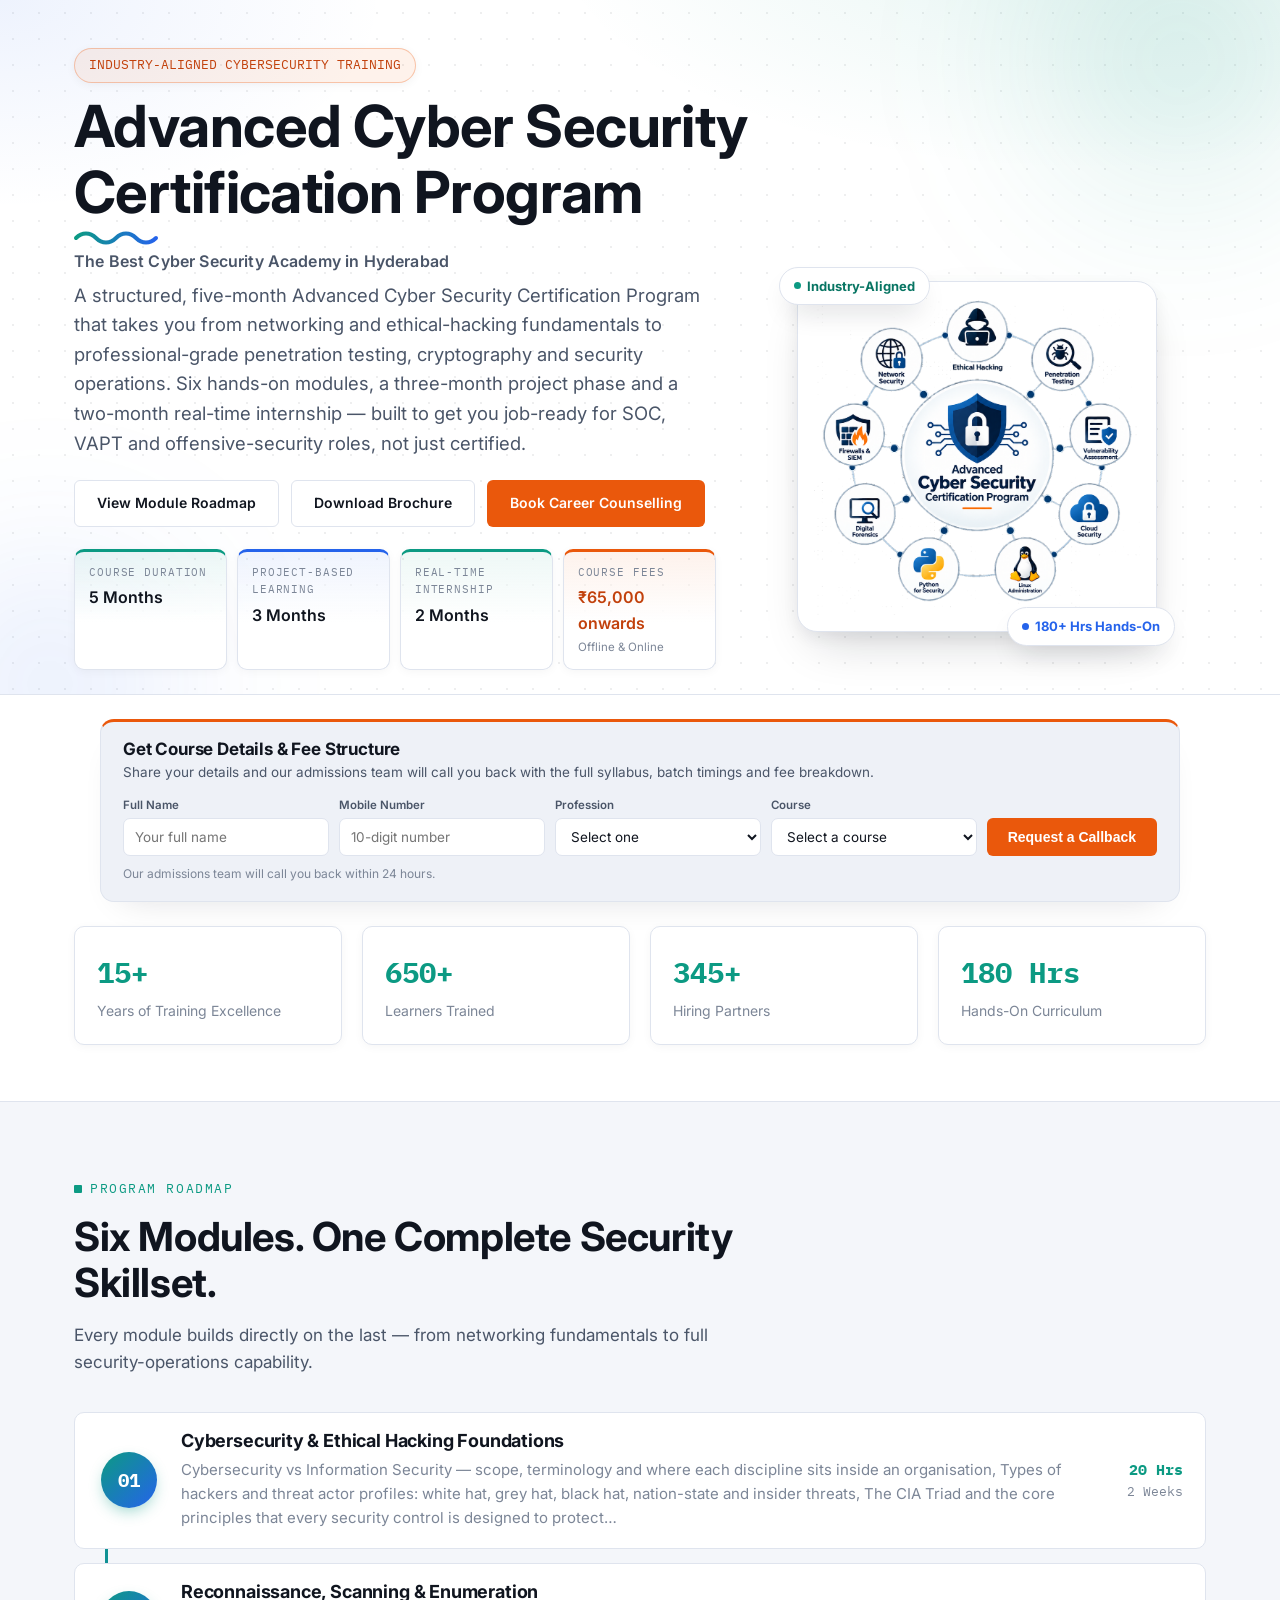
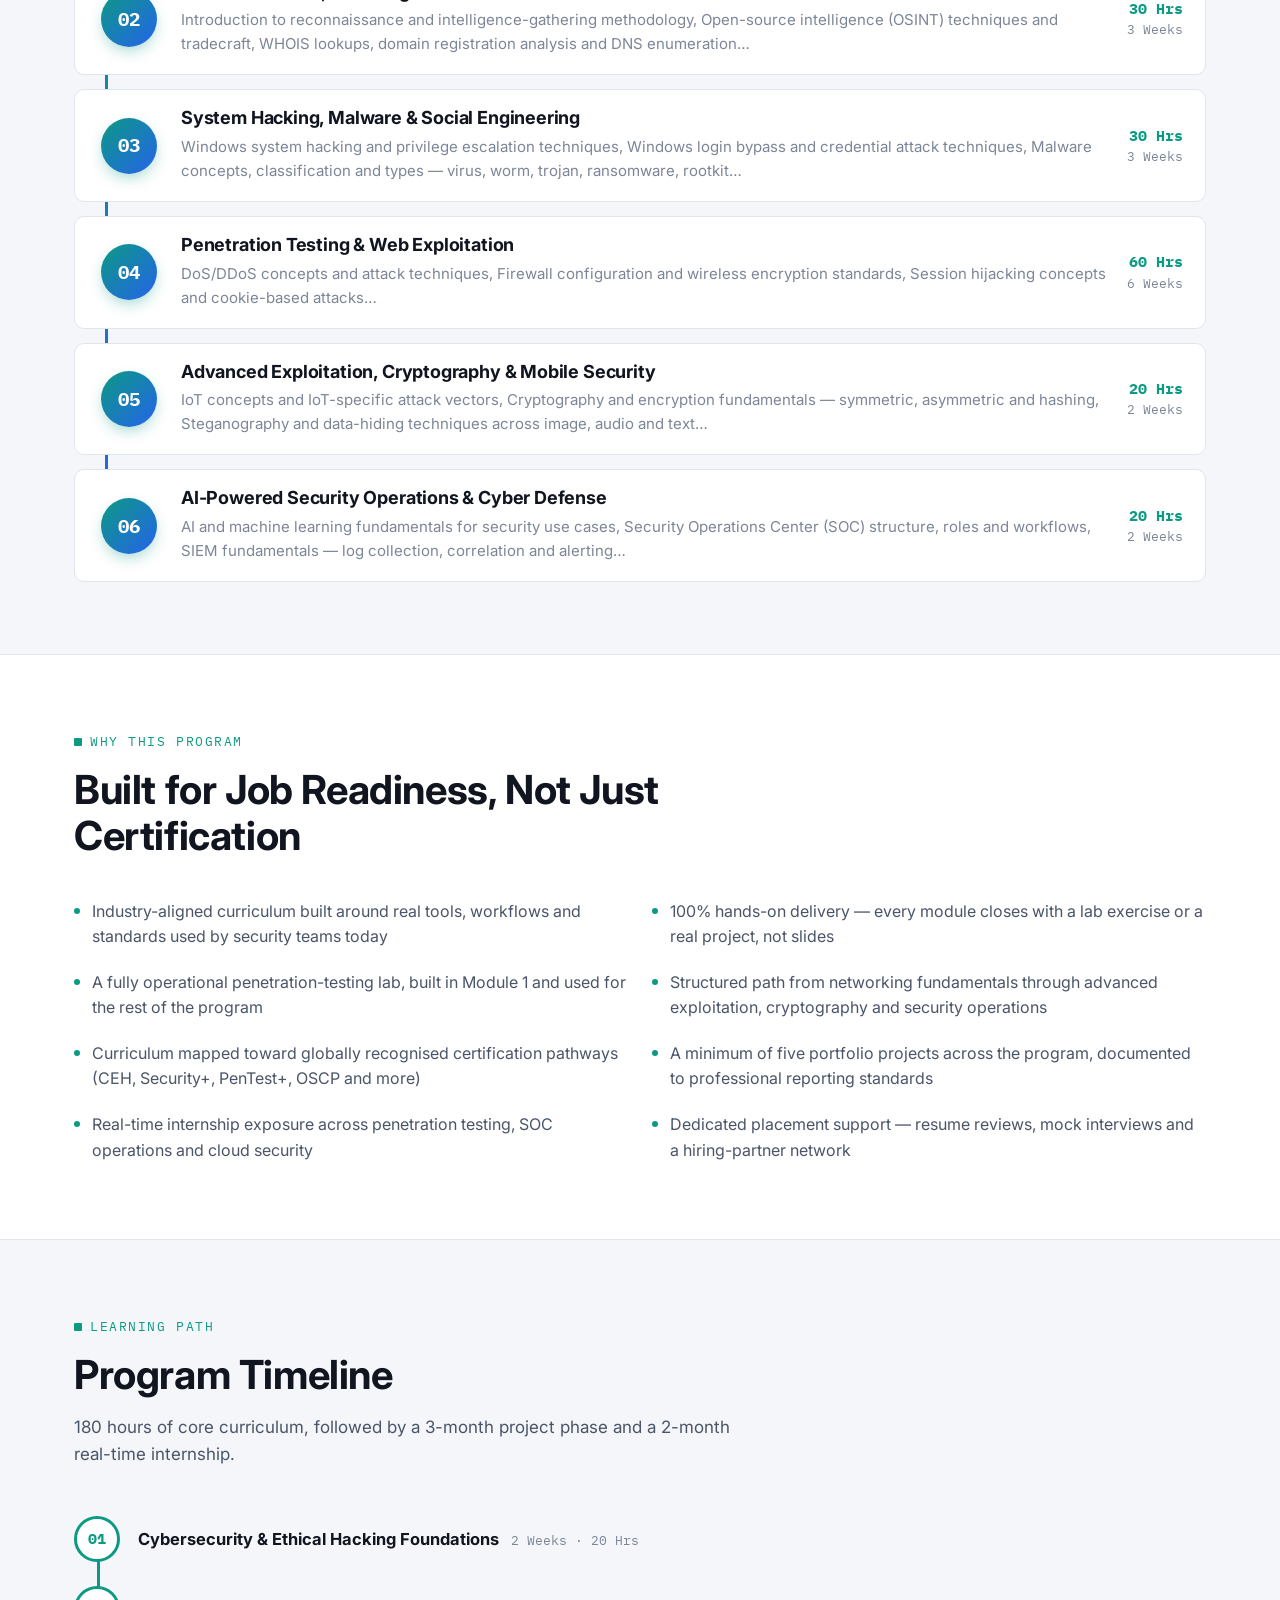
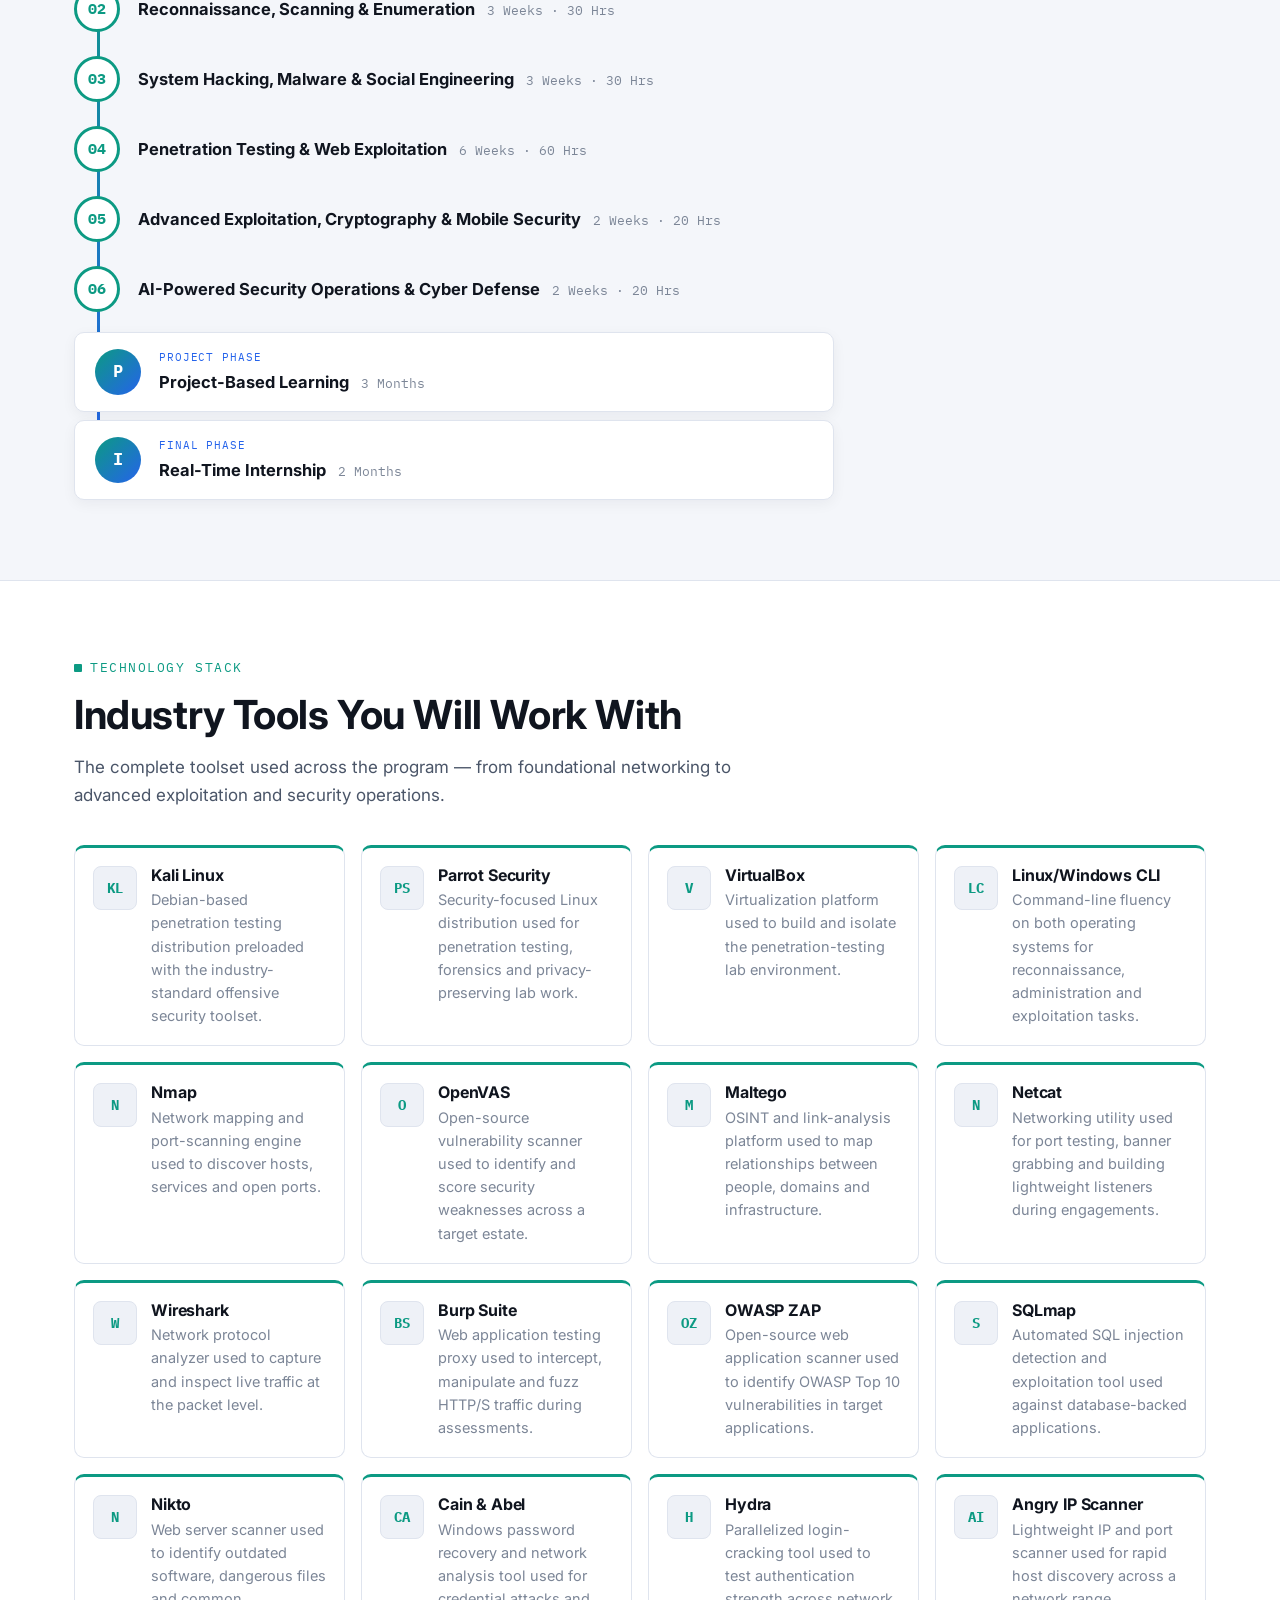
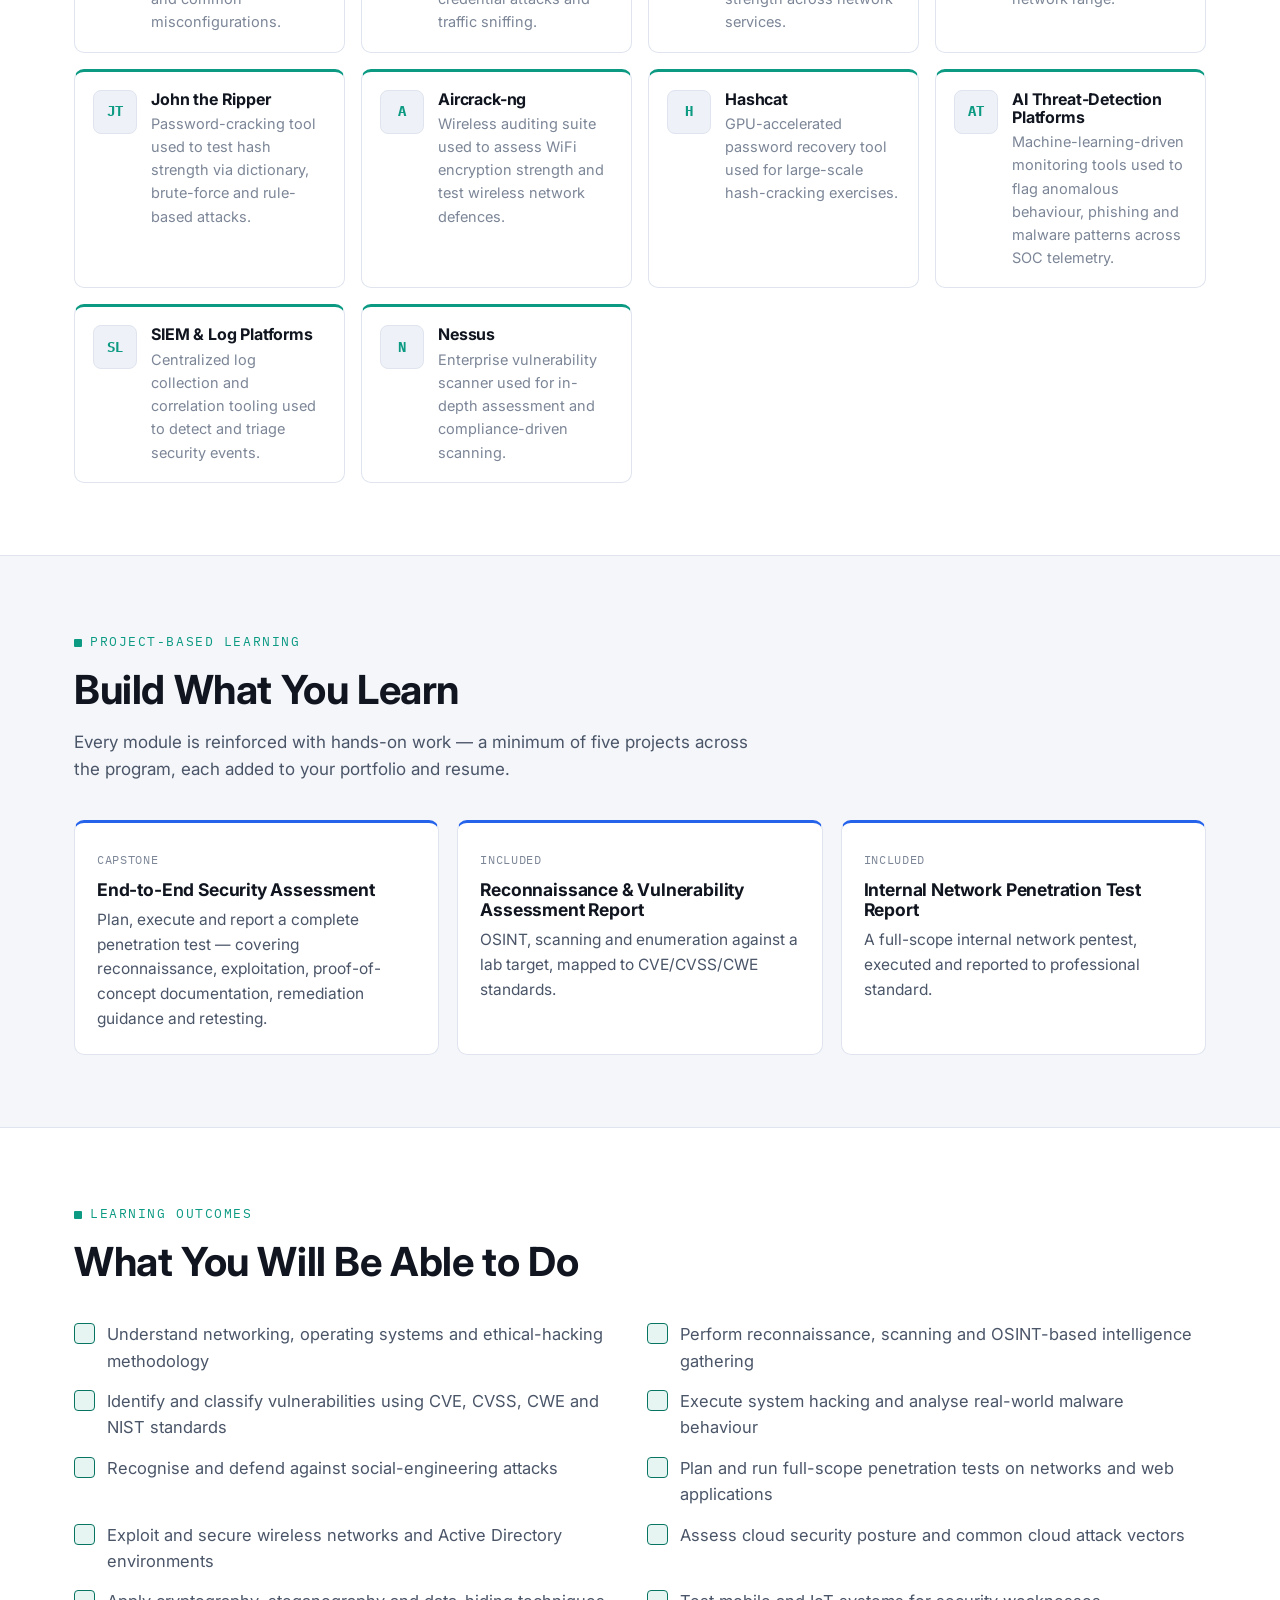
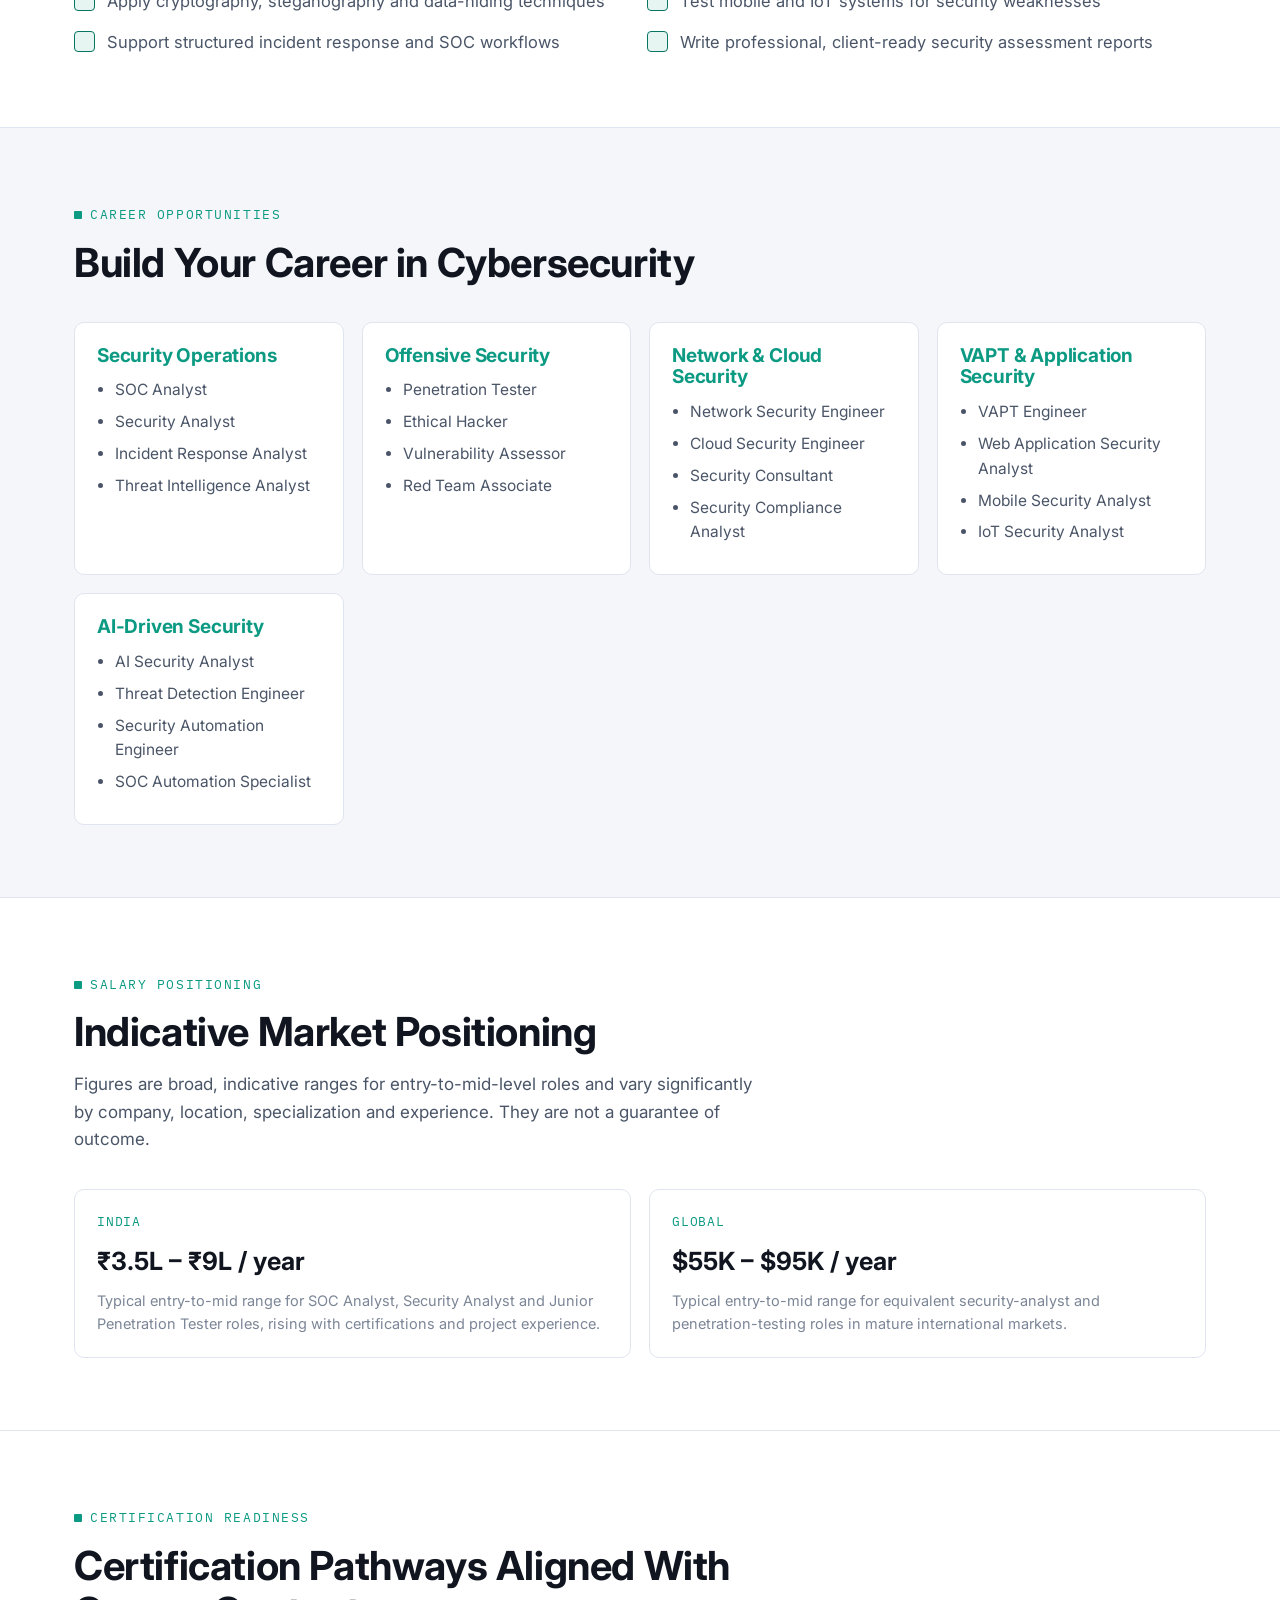
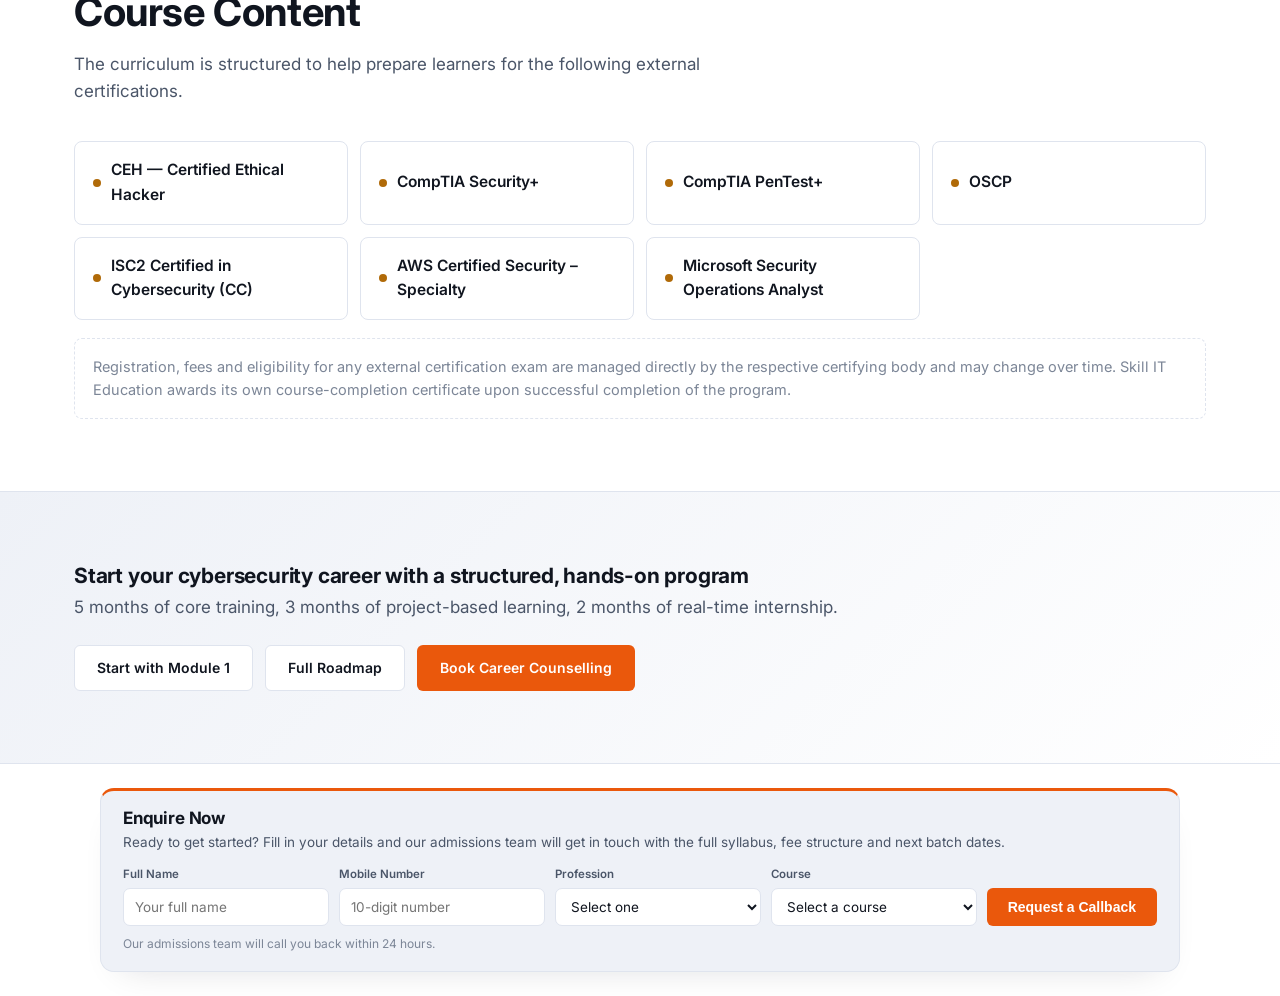
==== commit 64585f70: "SEO audit fixes: shorter titles/descriptions, favicon, robots.txt Found and fixed real gaps: - Modul" ====
--- a/index.html
+++ b/index.html
@@ -6,6 +6,9 @@
 <title>Best Cyber Security Academy in Hyderabad | Skill IT Education</title>
 <meta name="description" content="The Best Cyber Security Academy in Hyderabad — a 5-month Cyber Security Certification Program: ethical hacking, penetration testing, SOC training and internship.">
 <link rel="canonical" href="https://skilliteducation.com/courses/Cybersecurity/">
+<link rel="icon" type="image/png" sizes="32x32" href="assets/img/favicon-32.png">
+<link rel="icon" type="image/png" sizes="512x512" href="assets/img/favicon-512.png">
+<link rel="apple-touch-icon" sizes="180x180" href="assets/img/apple-touch-icon.png">
 <link rel="preconnect" href="https://fonts.googleapis.com"><link rel="preconnect" href="https://fonts.gstatic.com" crossorigin><link href="https://fonts.googleapis.com/css2?family=Inter:wght@400;500;600;700;800&family=IBM+Plex+Mono:wght@500;700&display=swap" rel="stylesheet">
 <link rel="stylesheet" href="assets/css/style.css">
 
@@ -43,8 +46,8 @@
           <p class="hero-lede">A structured, five-month Advanced Cyber Security Certification Program that takes you from networking and ethical-hacking fundamentals to professional-grade penetration testing, cryptography and security operations. Six hands-on modules, a three-month project phase and a two-month real-time internship — built to get you job-ready for SOC, VAPT and offensive-security roles, not just certified.</p>
           <div class="hero-ctas">
             <a class="btn btn-outline" href="#roadmap">View Module Roadmap</a>
-            <a class="btn btn-outline" href="assets/downloads/Skill-IT-Education-Cyber-Security-Brochure.pdf" download>Download Brochure</a>
-            <a class="btn btn-primary" href="tel:+919177715978">Book Career Counselling</a>
+            <a class="btn btn-outline" href="#get-details-form">Download Brochure</a>
+            <a class="btn btn-primary" href="#get-details-form">Book Career Counselling</a>
           </div>
           <div class="hero-stats-row">
             <div class="meta-card meta-card-1"><div class="label">Course Duration</div><div class="value">5 Months</div></div>
@@ -67,7 +70,7 @@
     </div>
   </section>
 
-  <section class="lead-form-section">
+  <section class="lead-form-section" id="get-details-form">
     <div class="wrap">
       <div class="lead-form-card">
       <div class="lead-form-head">
@@ -106,7 +109,7 @@
           <button type="submit" class="btn btn-primary form-submit">Request a Callback</button>
         </div>
         <div class="form-note">Our admissions team will call you back within 24 hours.</div>
-        <div class="form-success" hidden>Thanks — we've received your details. Our admissions team will call you back shortly.</div>
+        <div class="form-success" hidden>Thanks — we've received your details. Our admissions team will call you back shortly. <a href="assets/downloads/Skill-IT-Education-Cyber-Security-Brochure.pdf" download>Download the brochure now &rarr;</a></div>
       </form>
     </div>
     </div>
@@ -478,7 +481,7 @@
           <button type="submit" class="btn btn-primary form-submit">Request a Callback</button>
         </div>
         <div class="form-note">Our admissions team will call you back within 24 hours.</div>
-        <div class="form-success" hidden>Thanks — we've received your details. Our admissions team will call you back shortly.</div>
+        <div class="form-success" hidden>Thanks — we've received your details. Our admissions team will call you back shortly. <a href="assets/downloads/Skill-IT-Education-Cyber-Security-Brochure.pdf" download>Download the brochure now &rarr;</a></div>
       </form>
     </div>
     </div>
--- a/assets/css/style.css
+++ b/assets/css/style.css
@@ -167,7 +167,7 @@
 
 .lead-form-section{padding:24px 0;}
 .lead-form-card{
-  max-width:1080px;margin:0 auto;background:var(--surface);border:1px solid var(--border);
+  max-width:1080px;margin:0 auto;background:var(--surface-2);border:1px solid var(--border);
   border-top:3px solid var(--cta);border-radius:14px;padding:18px 22px;
   box-shadow:0 16px 34px -22px rgba(16,21,31,.16);
 }
@@ -186,6 +186,7 @@
 .form-submit{flex:0 0 auto;height:38px;padding:0 20px;white-space:nowrap;}
 .form-note{font-size:12px;color:var(--text-faint);margin-top:8px;}
 .form-success{padding:16px;text-align:center;font-size:14.5px;font-weight:600;color:var(--accent-dim);background:rgba(12,154,131,.08);border-radius:8px;}
+.form-success a{color:var(--cta-dark);text-decoration:underline;white-space:nowrap;}
 
 /* module progress strip */
 .progress-strip{border-bottom:1px solid var(--border);background:var(--bg-alt);}
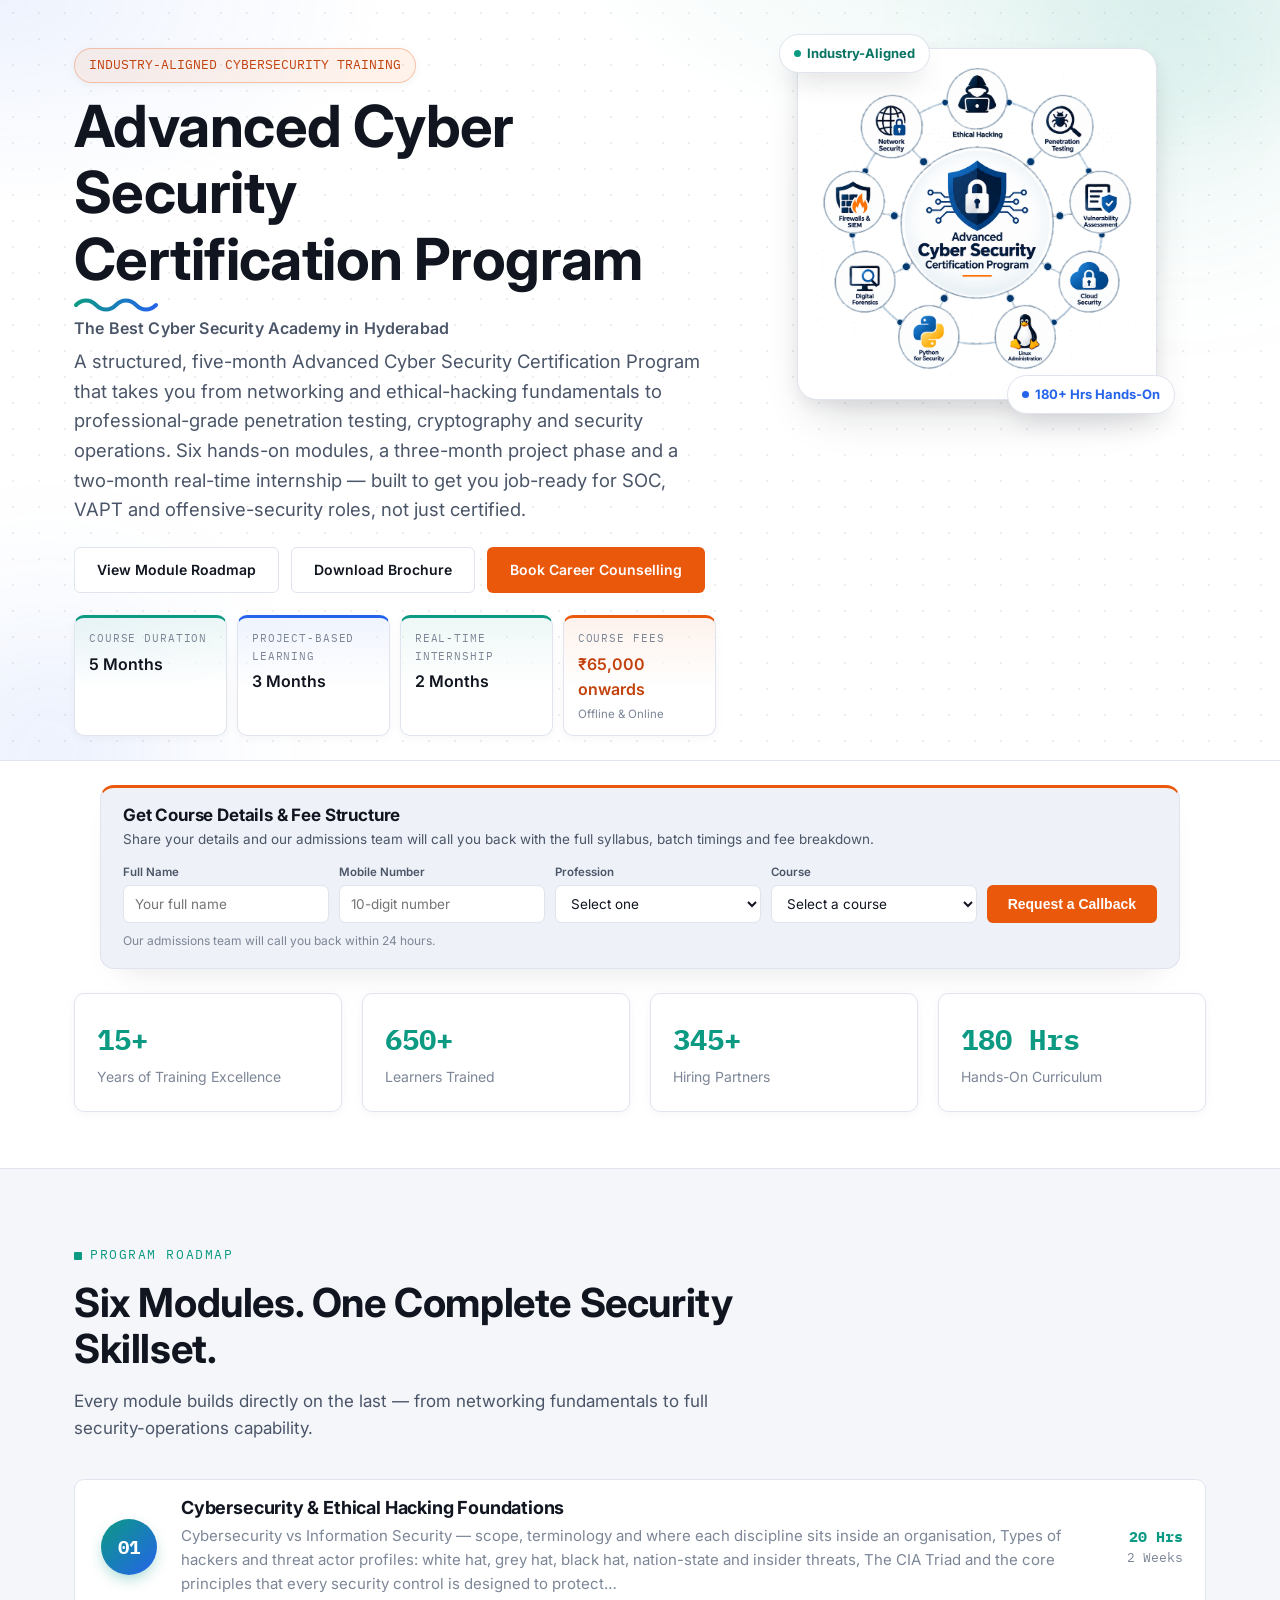
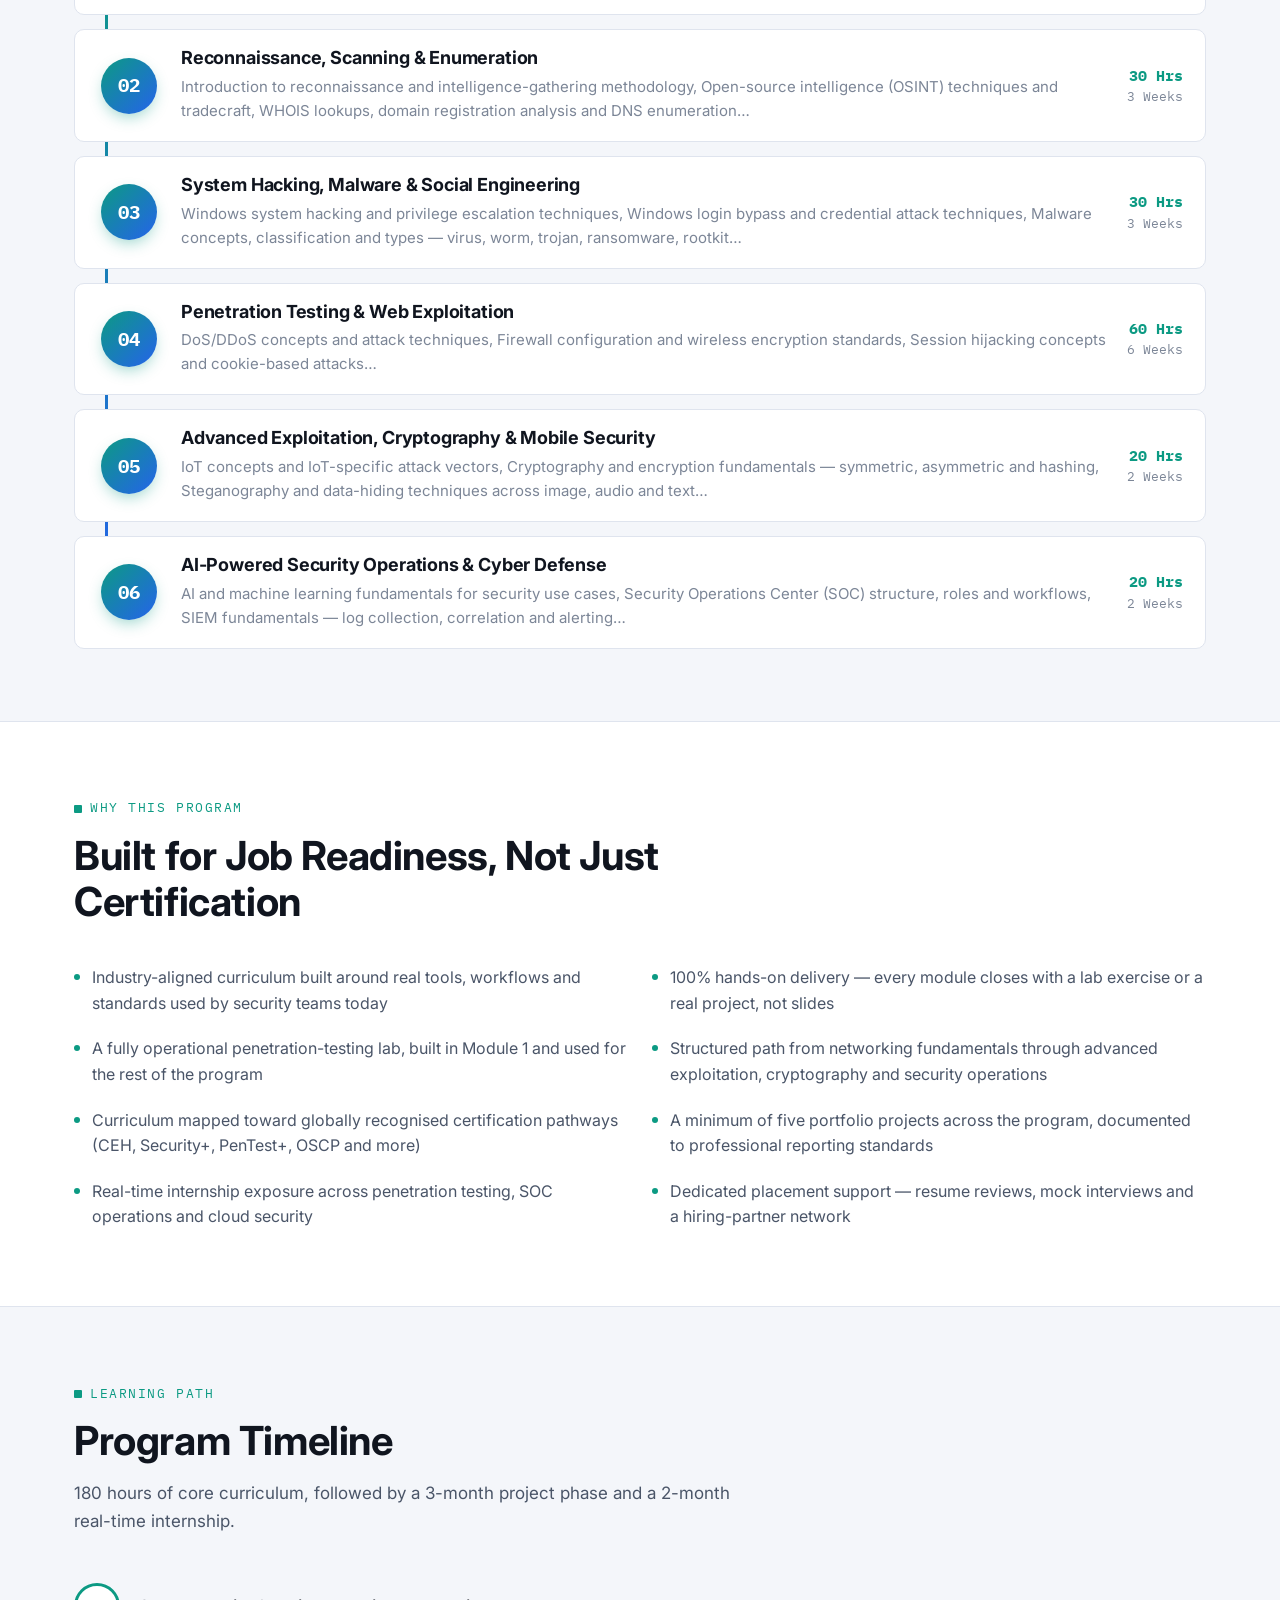
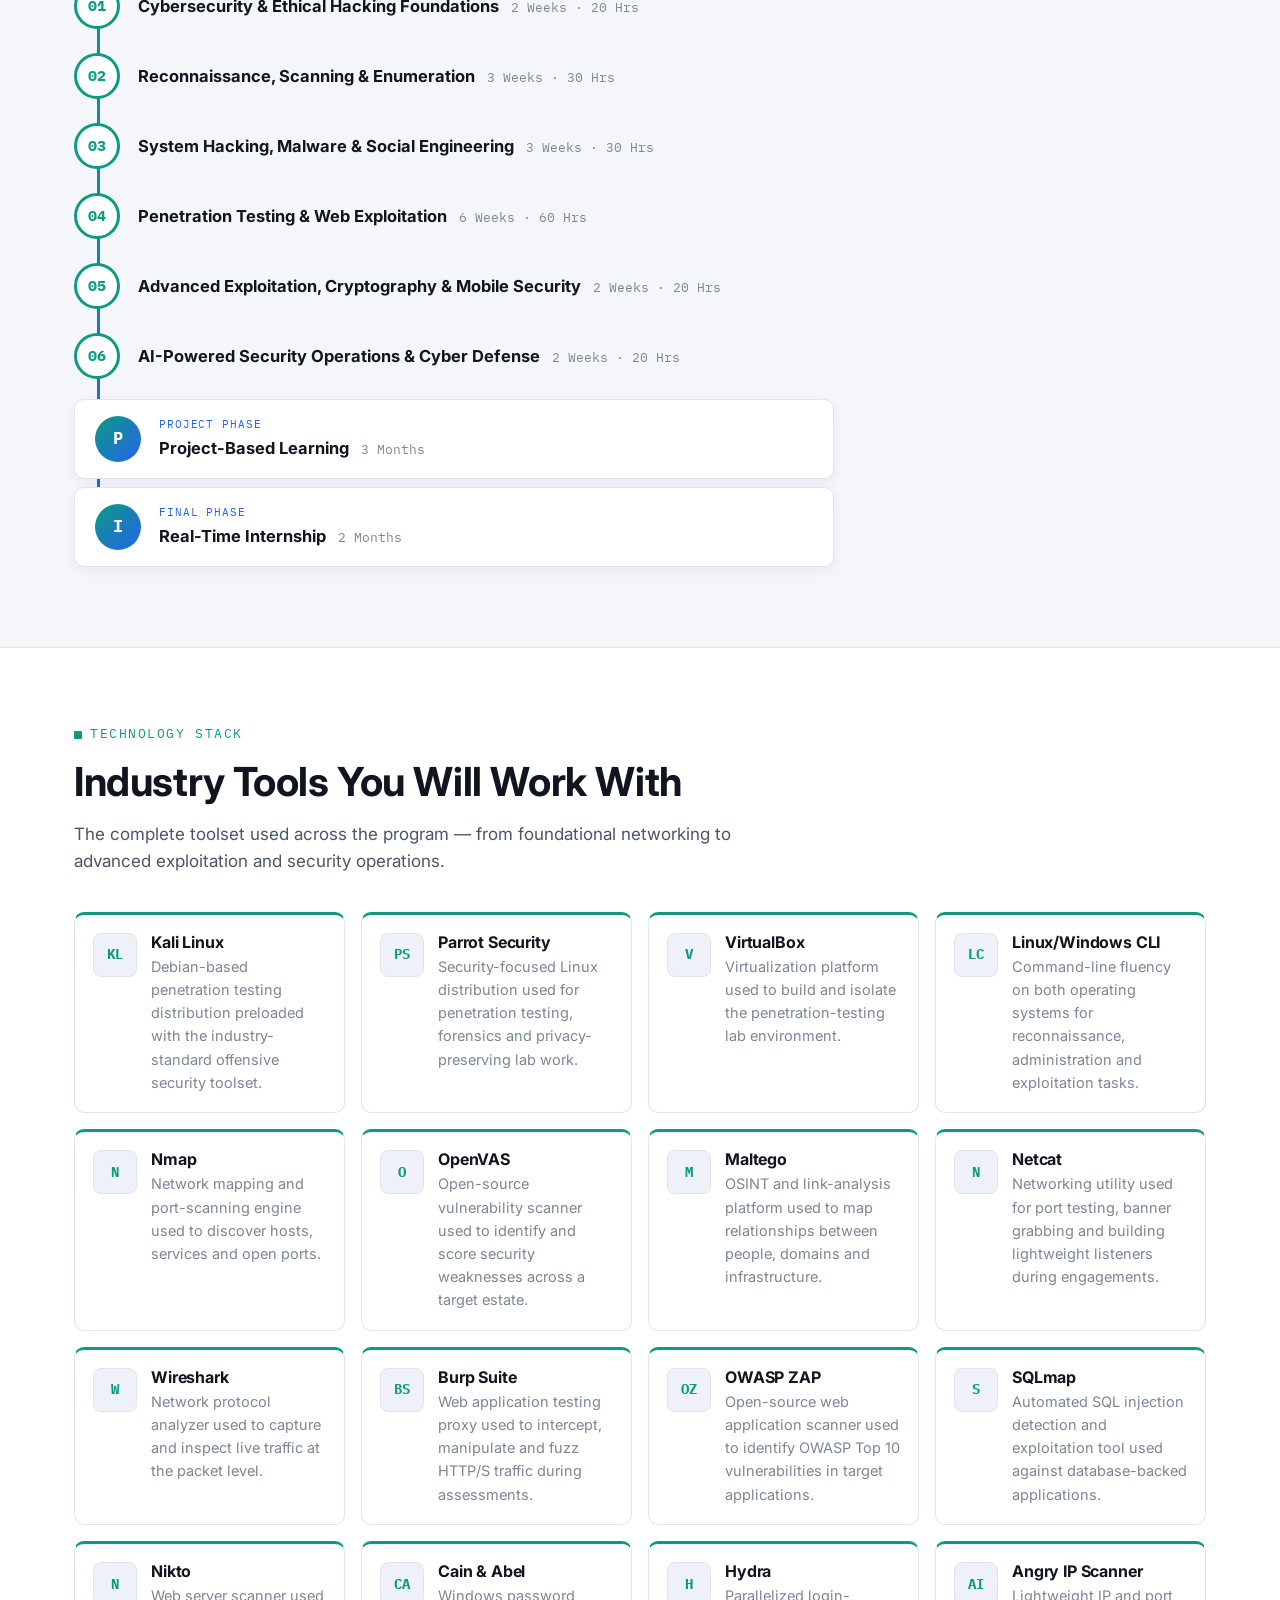
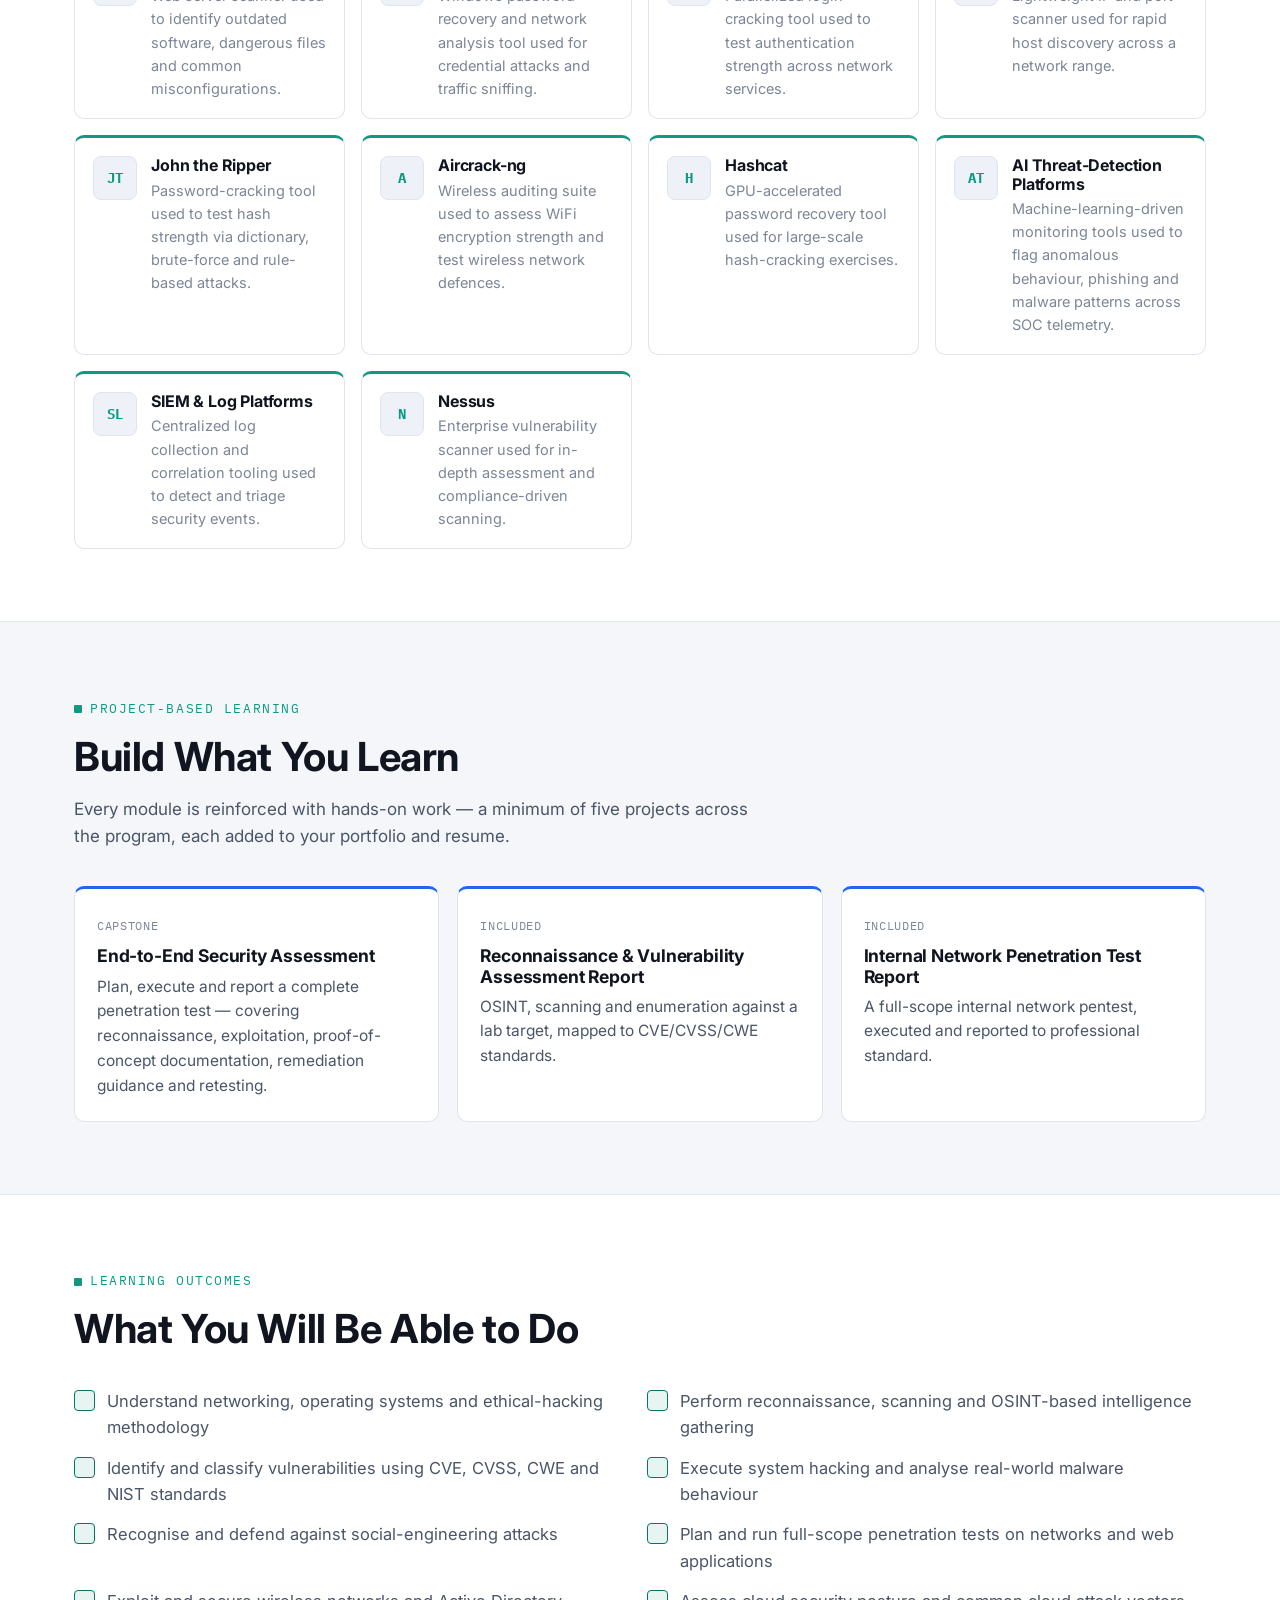
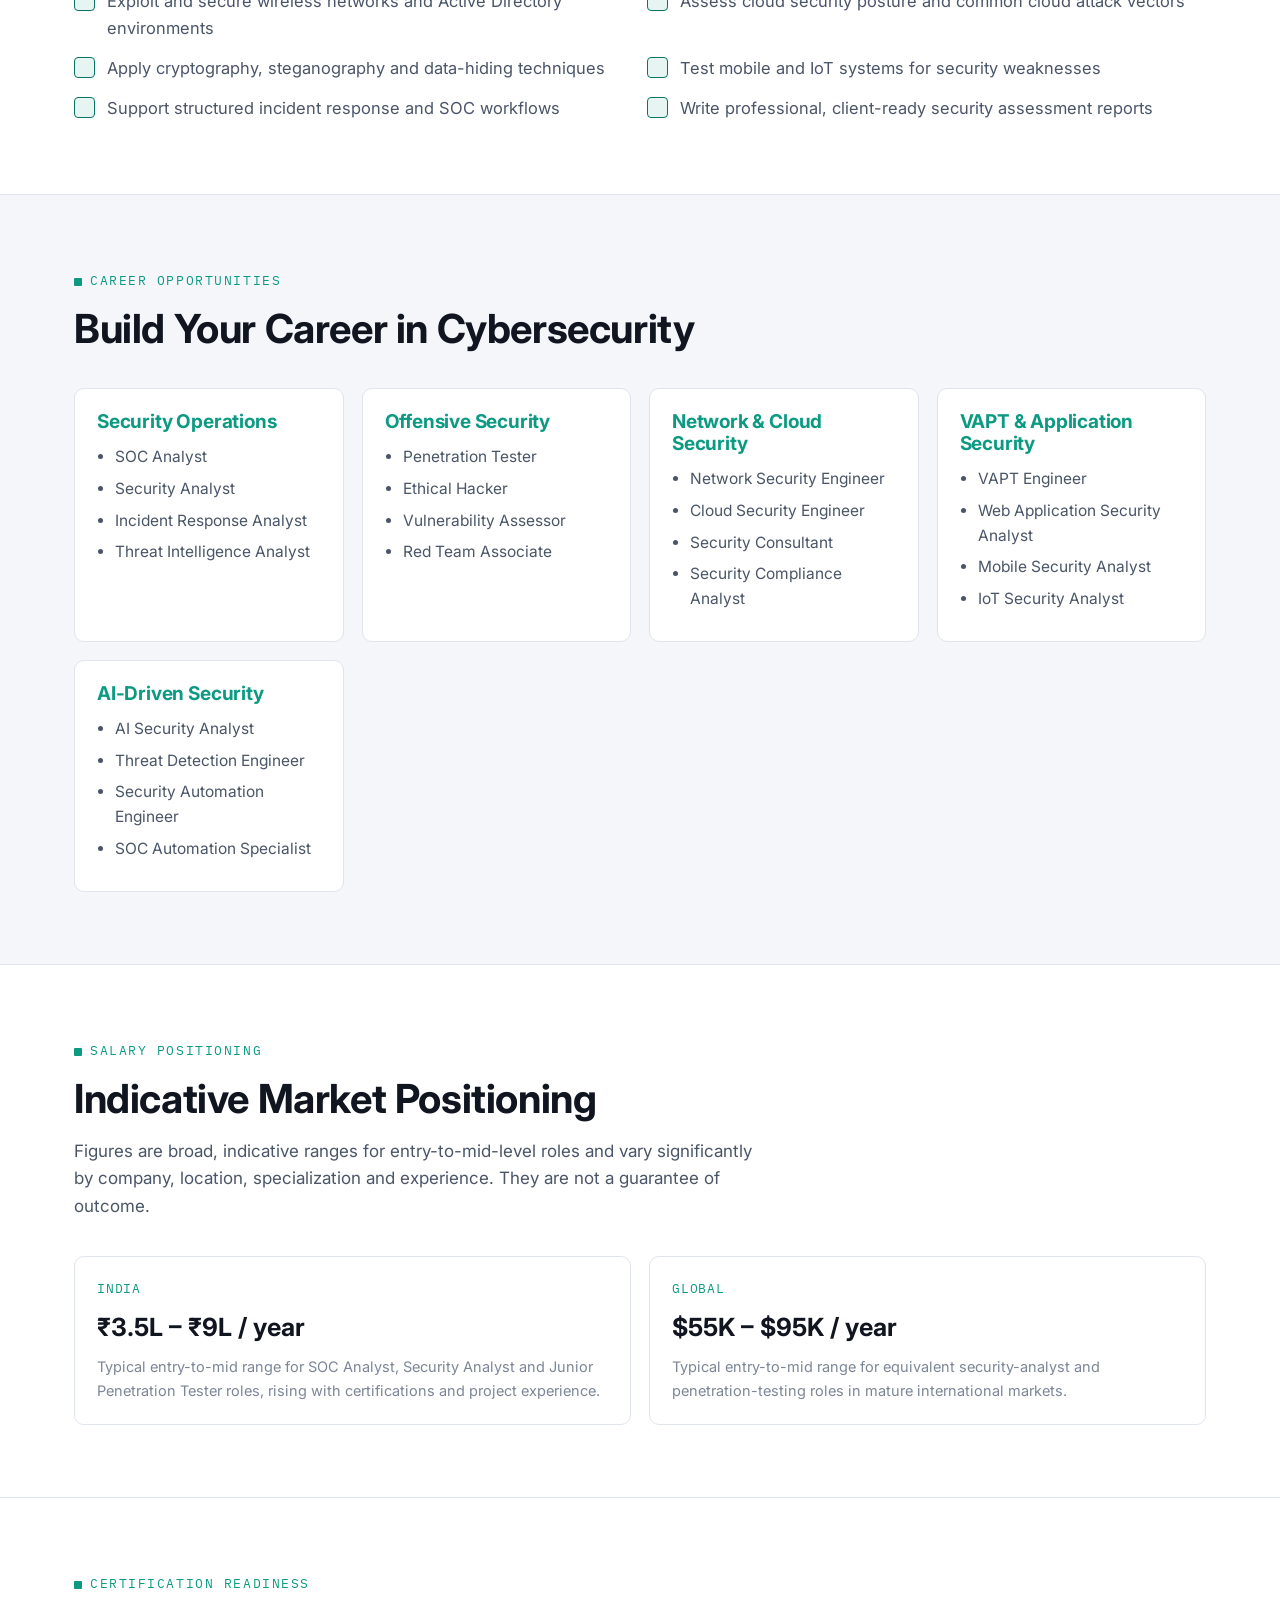
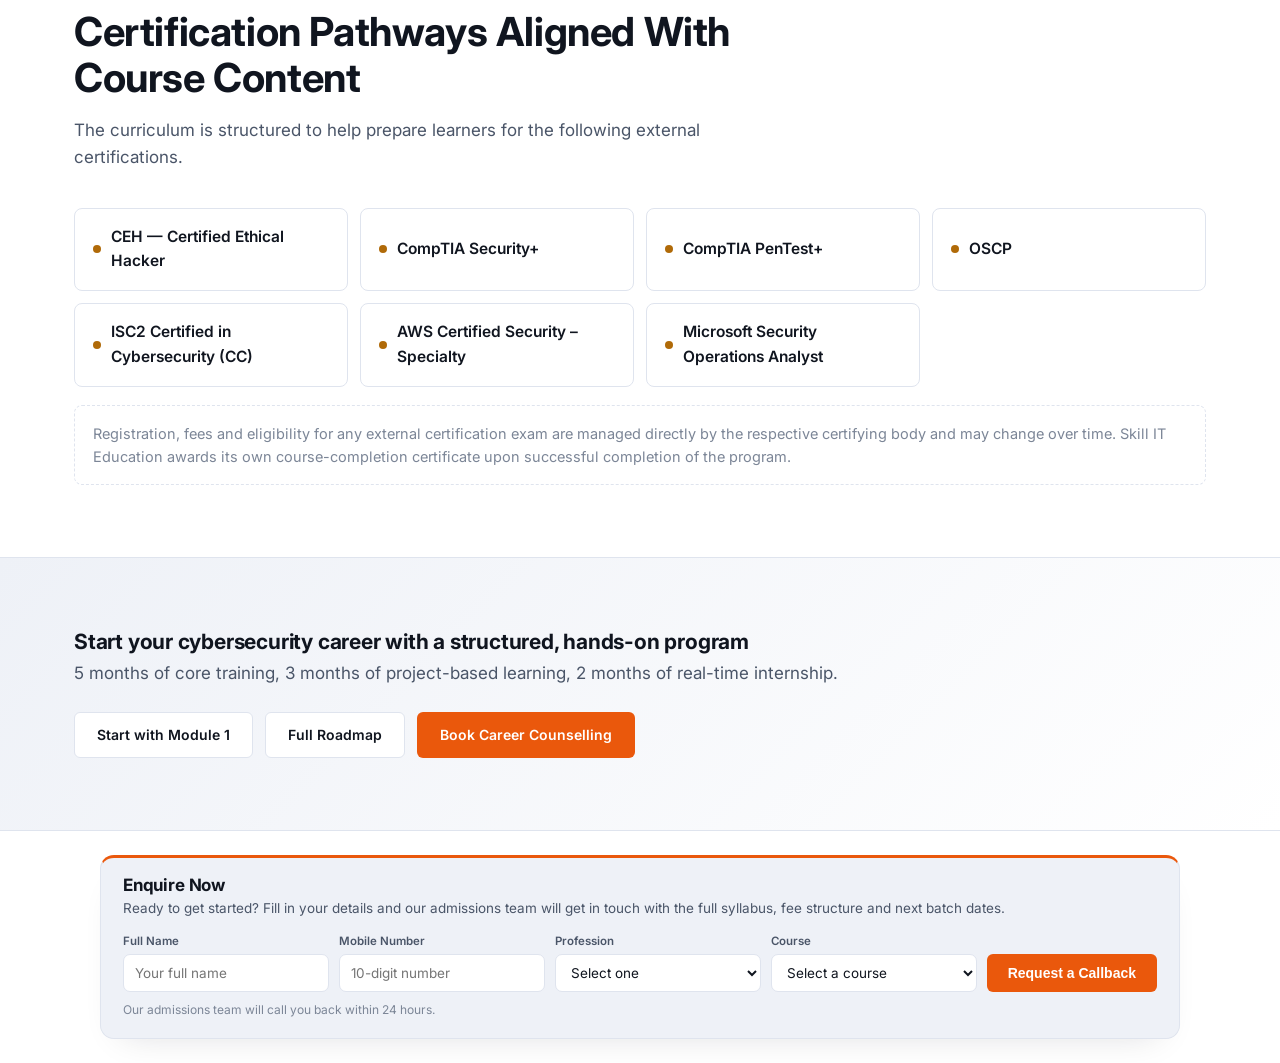
==== commit 0d548b34: "Fix empty space above hero image by regrouping H1 block into the grid The duration-chip/H1/wave/kick" ====
--- a/index.html
+++ b/index.html
@@ -29,9 +29,11 @@
 <main>
   <section class="hero">
     <div class="wrap">
-      <div class="duration-chip">INDUSTRY-ALIGNED CYBERSECURITY TRAINING</div>
-      <h1>Advanced Cyber Security<br>Certification Program</h1>
-      <svg class="h1-wave" viewBox="0 0 92 16" xmlns="http://www.w3.org/2000/svg" aria-hidden="true">
+      <div class="hero-grid">
+        <div>
+          <div class="duration-chip">INDUSTRY-ALIGNED CYBERSECURITY TRAINING</div>
+          <h1>Advanced Cyber Security<br>Certification Program</h1>
+          <svg class="h1-wave" viewBox="0 0 92 16" xmlns="http://www.w3.org/2000/svg" aria-hidden="true">
         <defs>
           <linearGradient id="waveGradient" x1="0" y1="0" x2="1" y2="0">
             <stop offset="0"/>
@@ -40,9 +42,7 @@
         </defs>
         <path d="M2 8 C 8 2, 16 2, 22 8 C 28 14, 36 14, 42 8 C 48 2, 56 2, 62 8 C 68 14, 76 14, 82 8"/>
       </svg>
-      <h2 class="hero-kicker">The Best Cyber Security Academy in Hyderabad</h2>
-      <div class="hero-grid">
-        <div>
+          <h2 class="hero-kicker">The Best Cyber Security Academy in Hyderabad</h2>
           <p class="hero-lede">A structured, five-month Advanced Cyber Security Certification Program that takes you from networking and ethical-hacking fundamentals to professional-grade penetration testing, cryptography and security operations. Six hands-on modules, a three-month project phase and a two-month real-time internship — built to get you job-ready for SOC, VAPT and offensive-security roles, not just certified.</p>
           <div class="hero-ctas">
             <a class="btn btn-outline" href="#roadmap">View Module Roadmap</a>
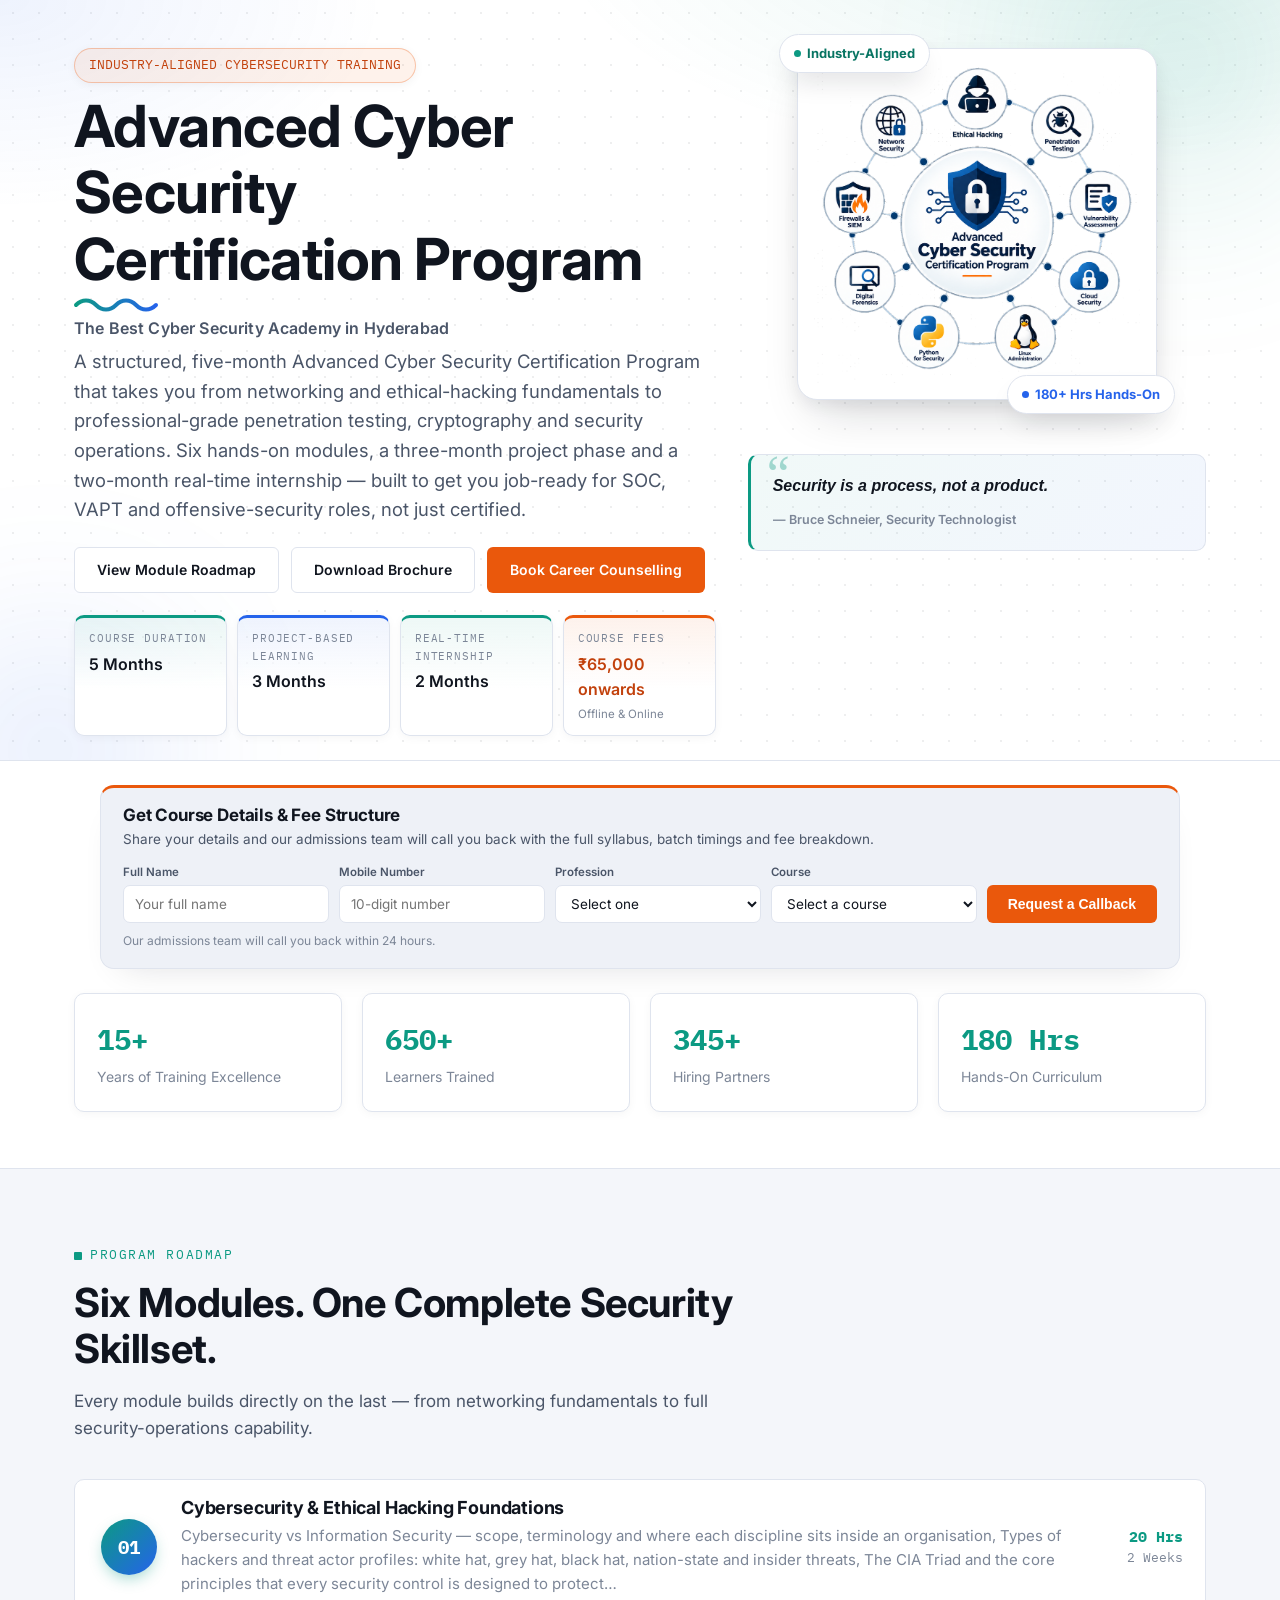
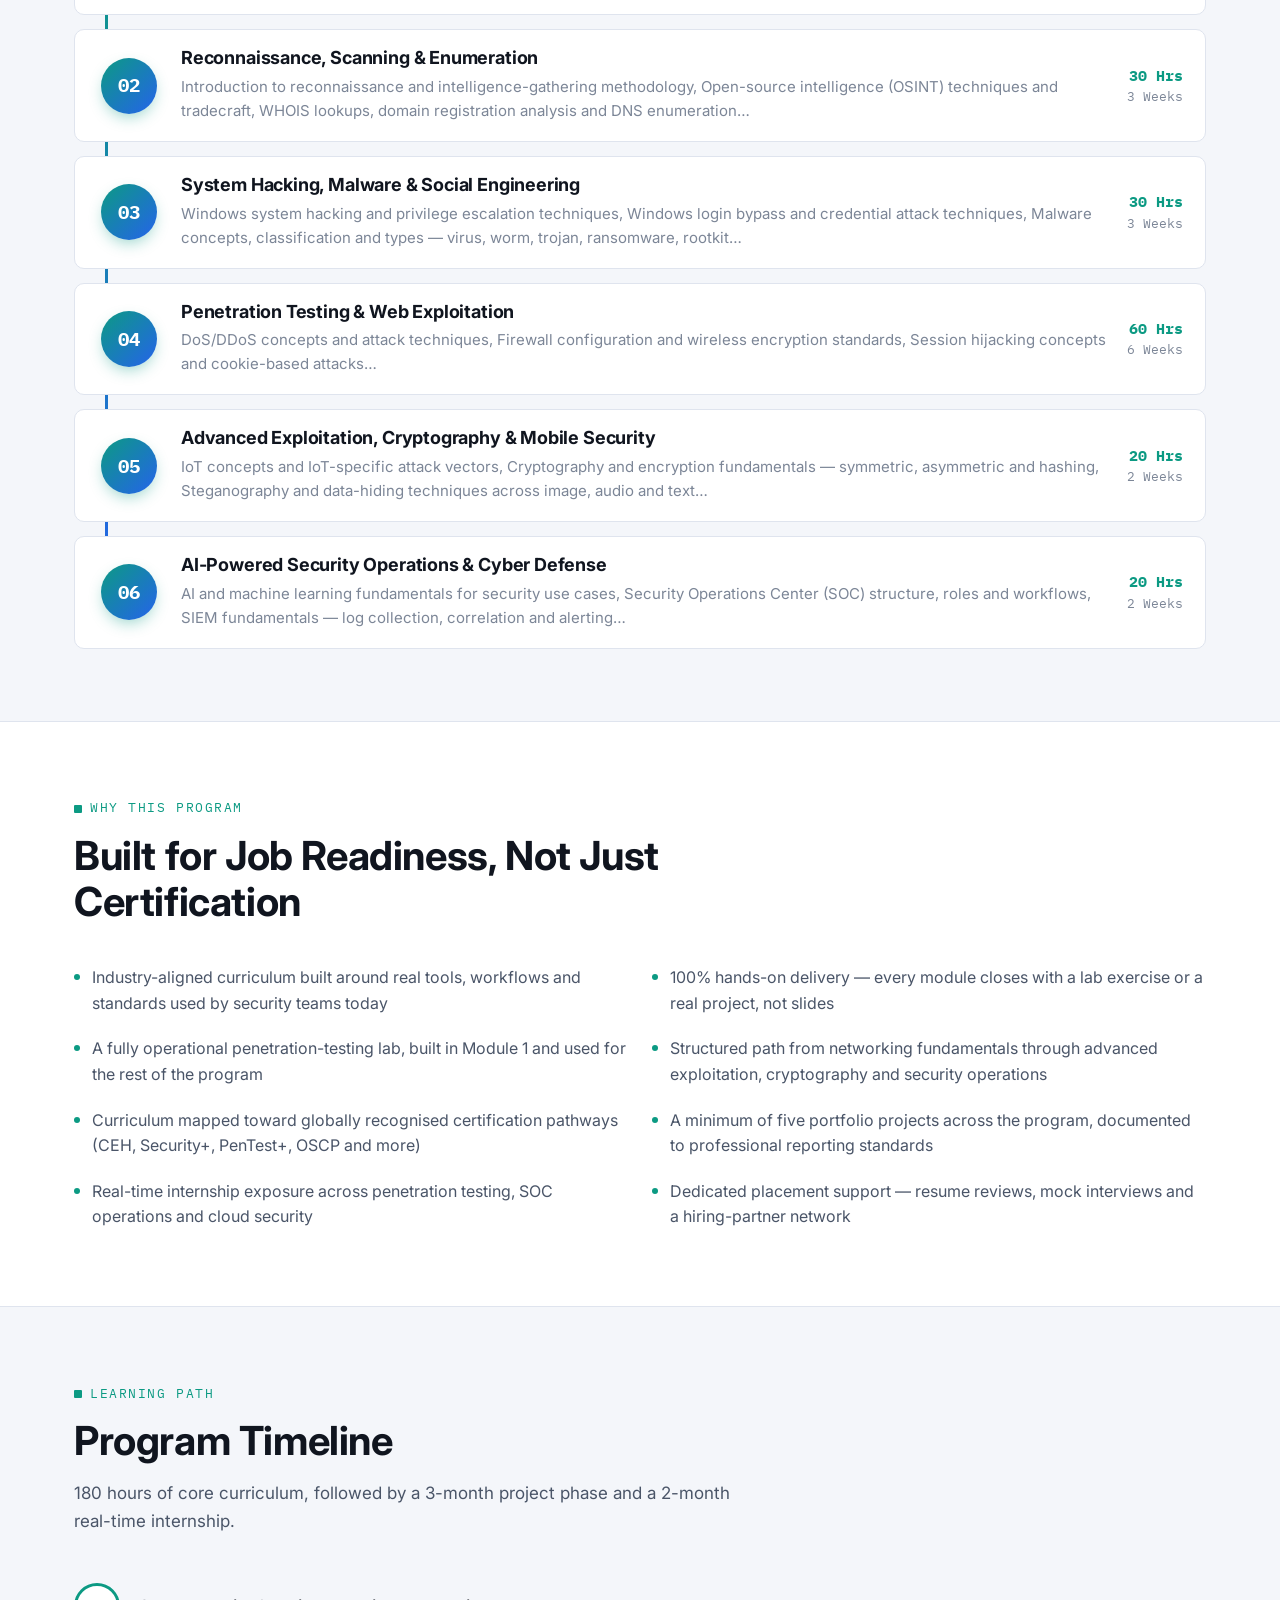
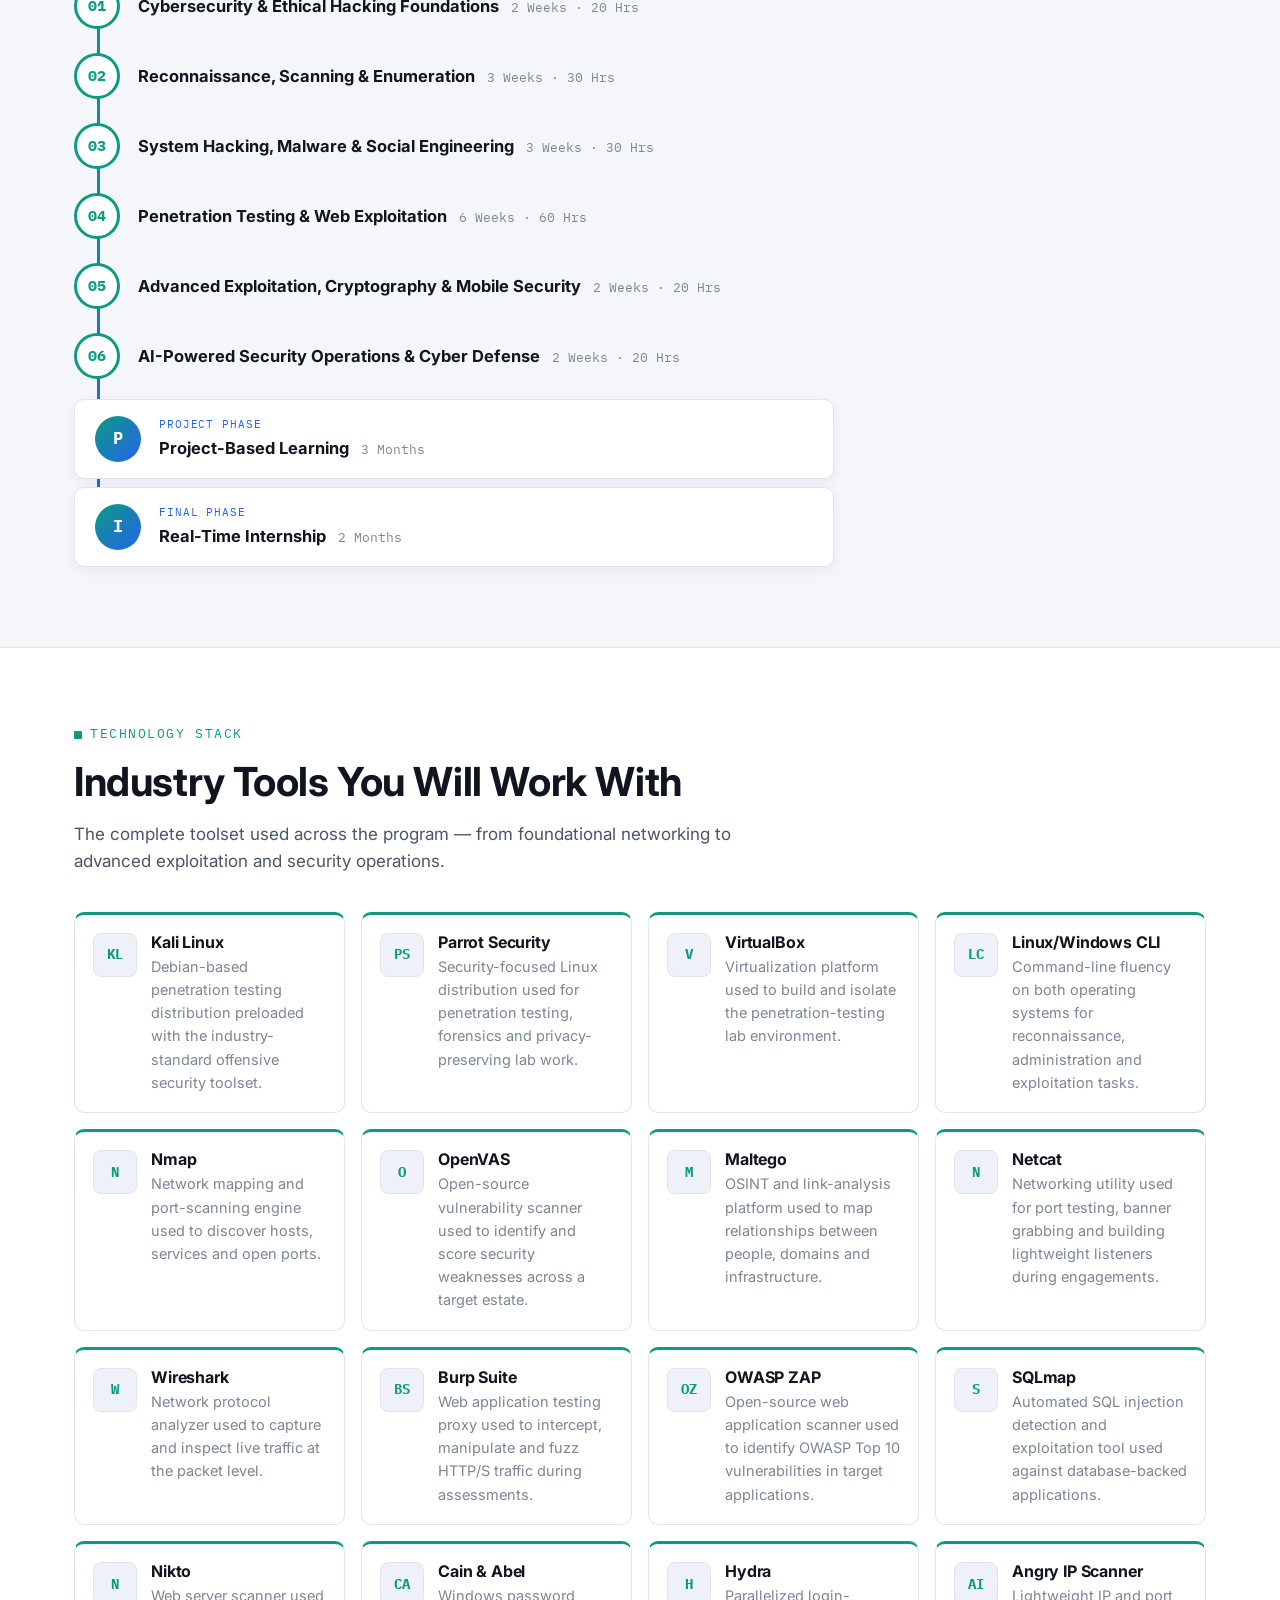
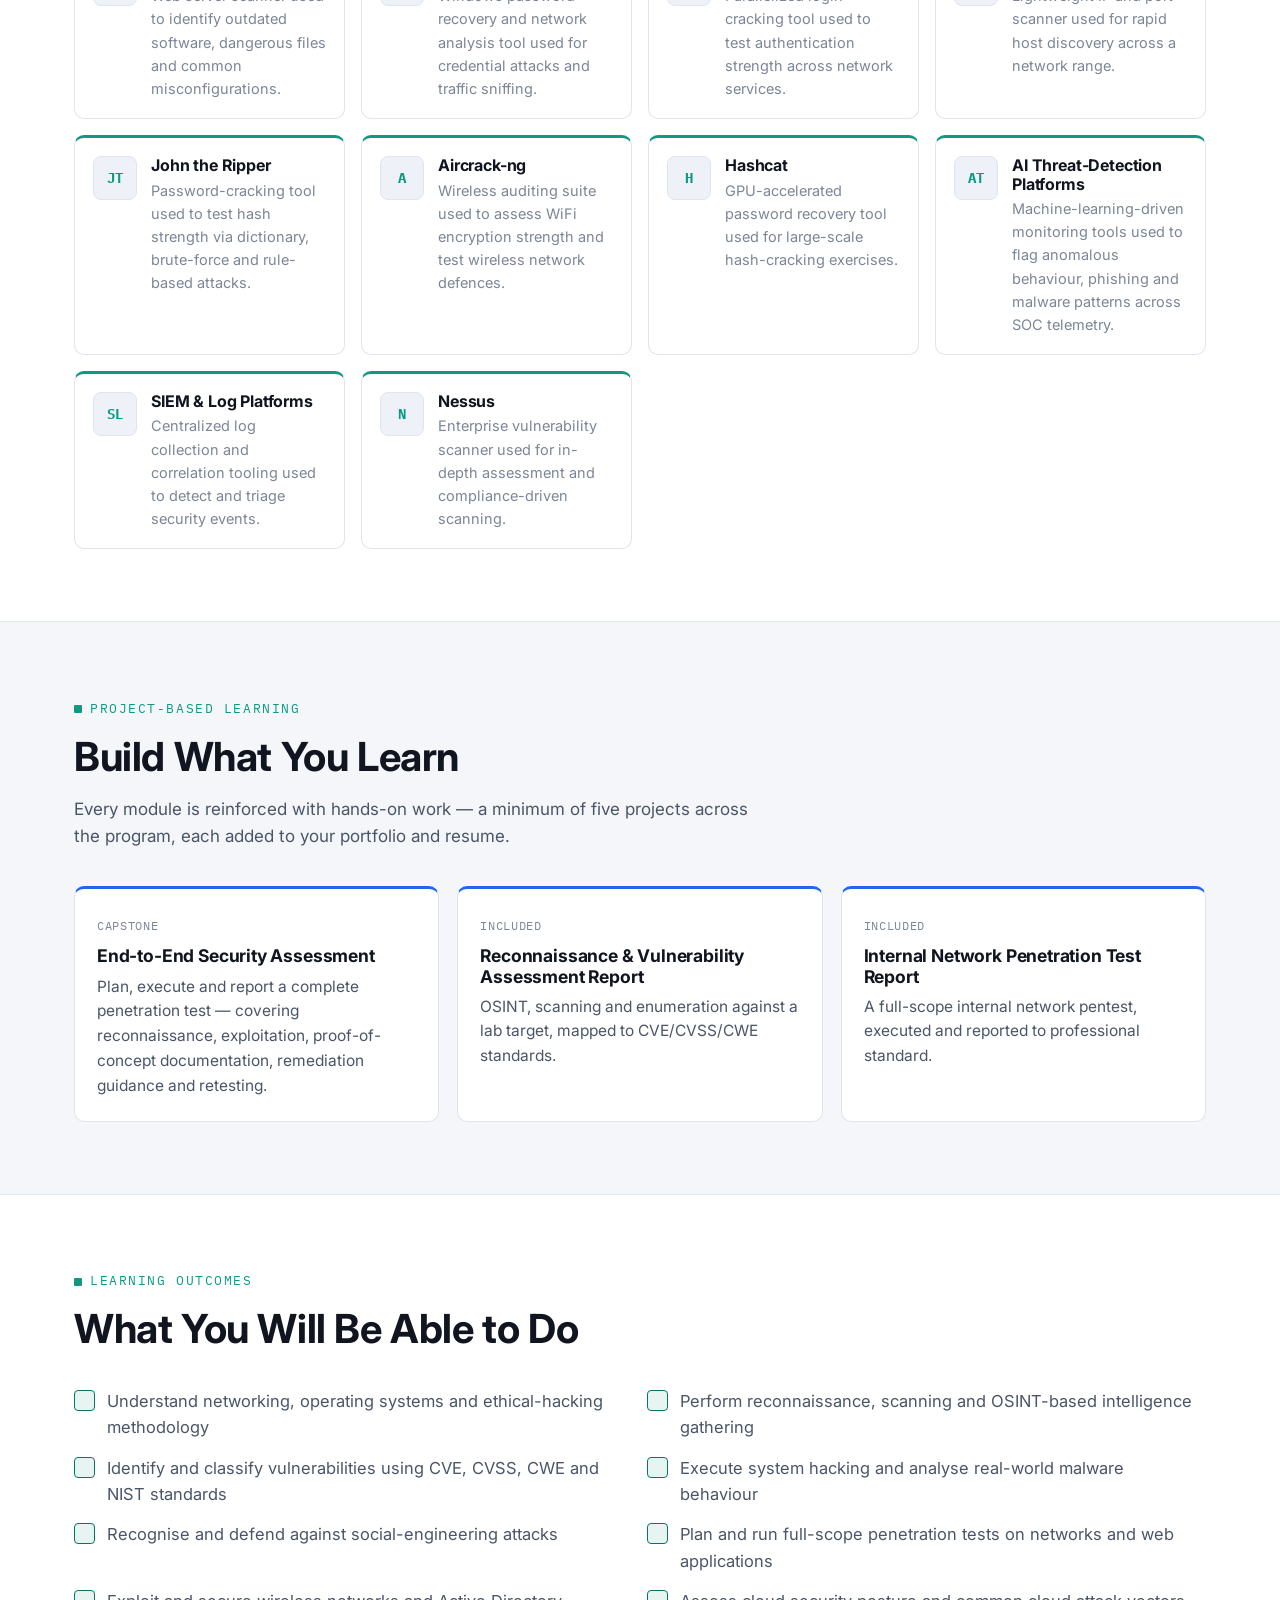
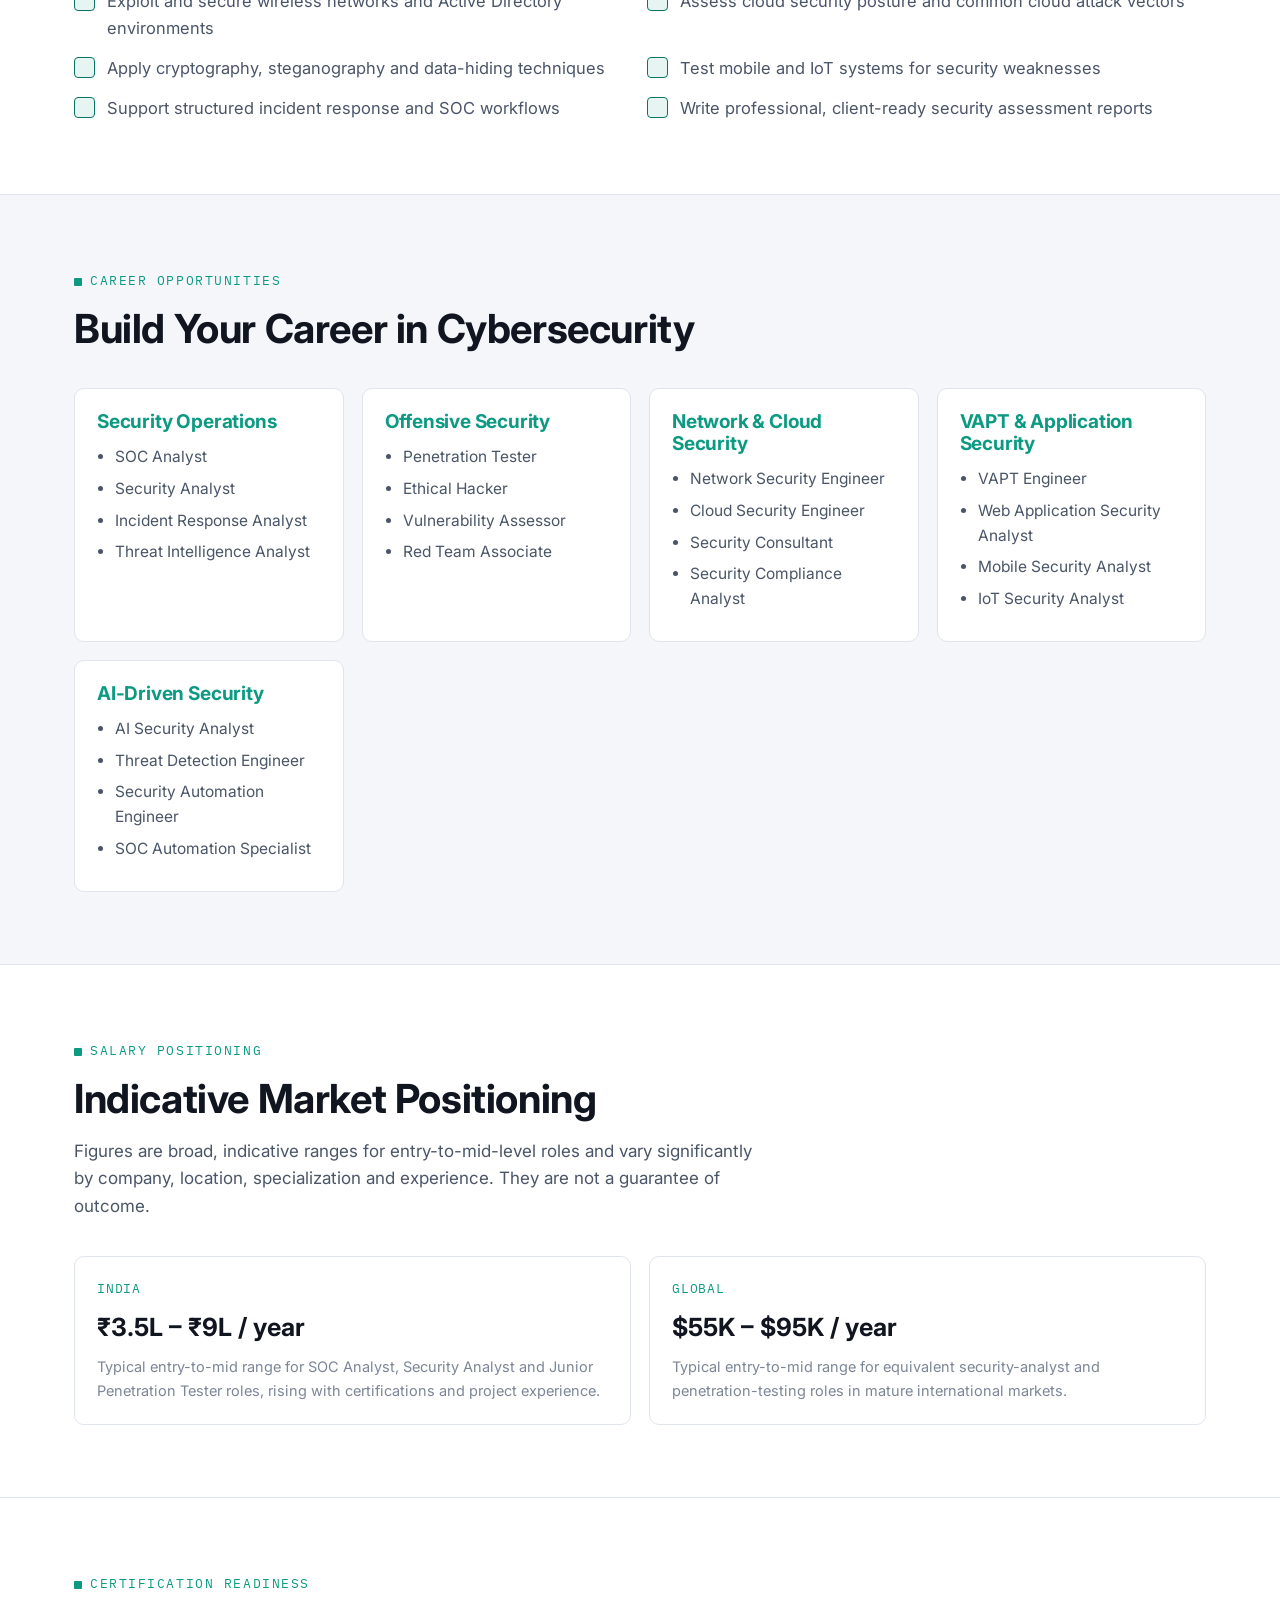
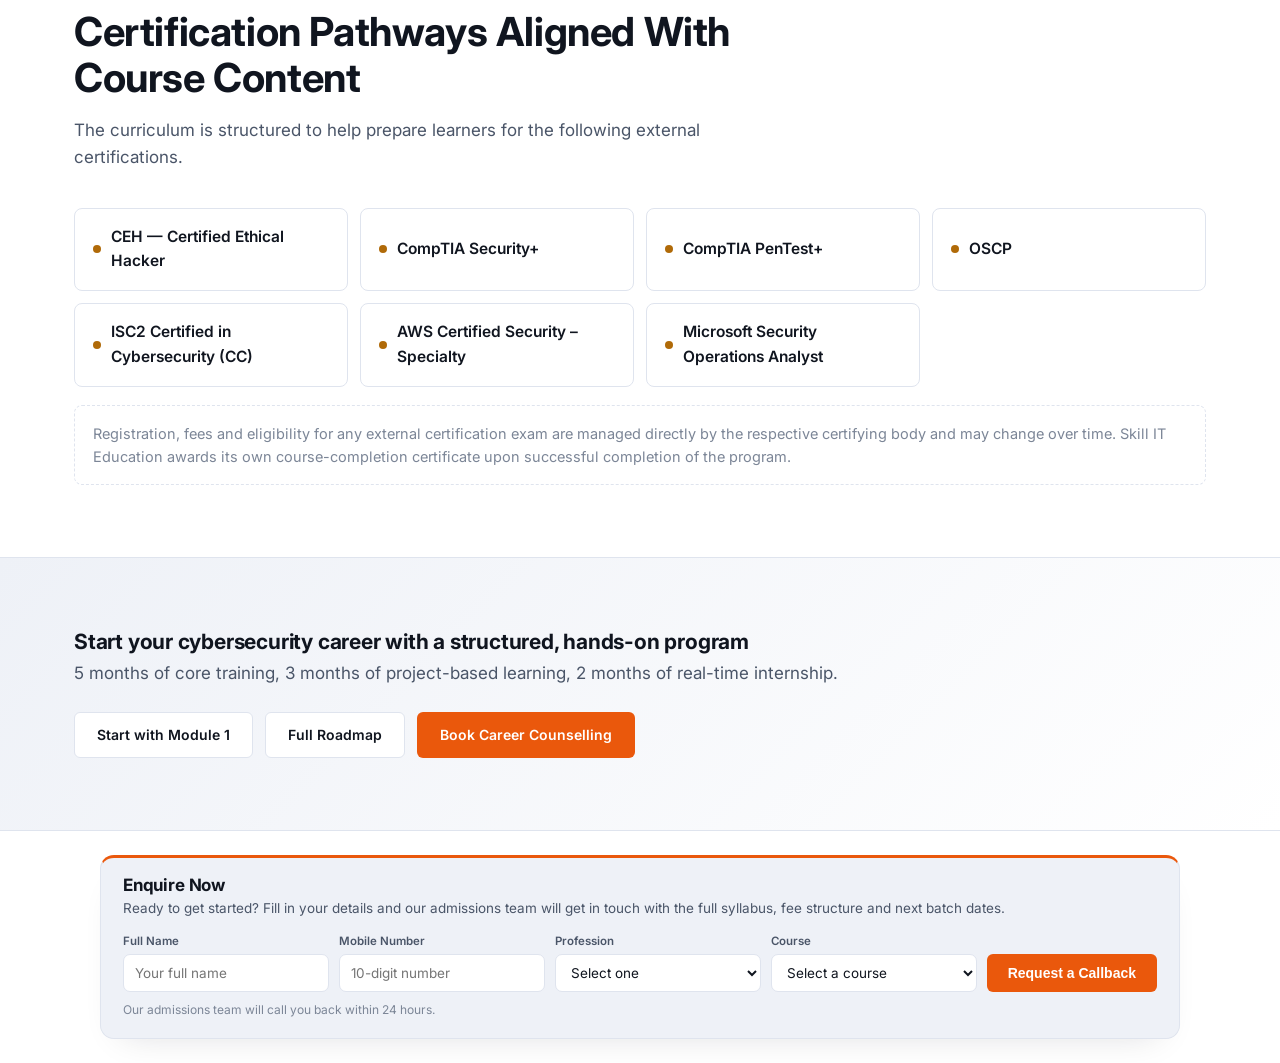
==== commit aa230842: "Fill hero image gap with an inspirational security quote The image column was shorter than the text " ====
--- a/index.html
+++ b/index.html
@@ -65,6 +65,11 @@
             <div class="floating-badge floating-badge-1"><span class="dot"></span>Industry-Aligned</div>
             <div class="floating-badge floating-badge-2"><span class="dot"></span>180+ Hrs Hands-On</div>
           </div>
+          <div class="hero-quote">
+            <div class="hero-quote-mark">&ldquo;</div>
+            <blockquote>Security is a process, not a product.</blockquote>
+            <cite>— Bruce Schneier, Security Technologist</cite>
+          </div>
         </div>
       </div>
     </div>
--- a/assets/css/style.css
+++ b/assets/css/style.css
@@ -134,6 +134,18 @@
 .floating-badge-1 .dot{background:var(--accent);}
 .floating-badge-2{bottom:-14px;right:-18px;color:var(--accent-2);}
 .floating-badge-2 .dot{background:var(--accent-2);}
+
+.hero-quote{
+  position:relative;margin-top:28px;padding:20px 22px 18px;
+  background:linear-gradient(135deg, rgba(12,154,131,.06), rgba(37,99,235,.06));
+  border:1px solid var(--border);border-left:3px solid var(--accent);border-radius:var(--radius);
+}
+.hero-quote-mark{
+  position:absolute;top:-6px;left:16px;font-family:Georgia,serif;font-size:52px;line-height:1;
+  color:var(--accent);opacity:.35;
+}
+.hero-quote blockquote{margin:0 0 8px;font-size:16px;font-style:italic;font-weight:600;color:var(--text);line-height:1.4;}
+.hero-quote cite{font-size:12.5px;font-style:normal;font-weight:600;color:var(--text-faint);}
 
 .hero-stats-row{display:grid;grid-template-columns:repeat(4,1fr);gap:10px;margin-top:22px;}
 .meta-card{
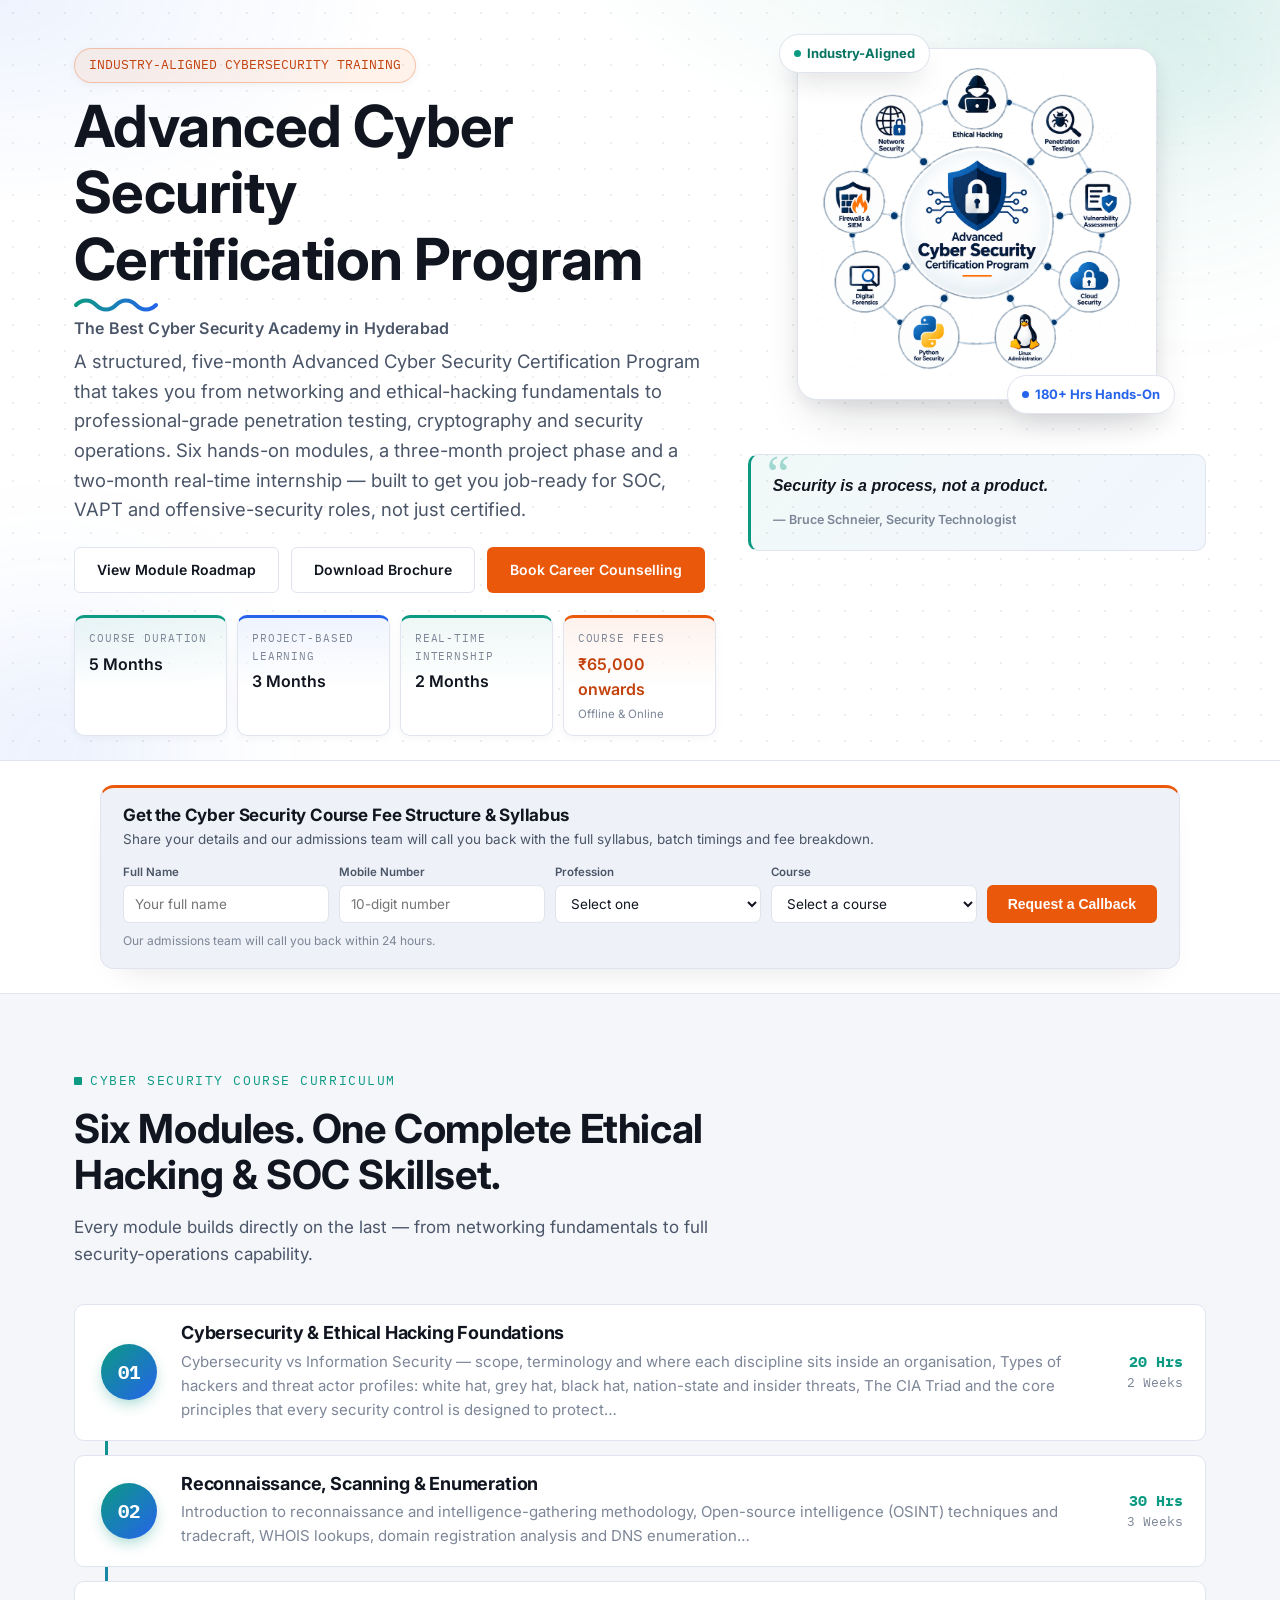
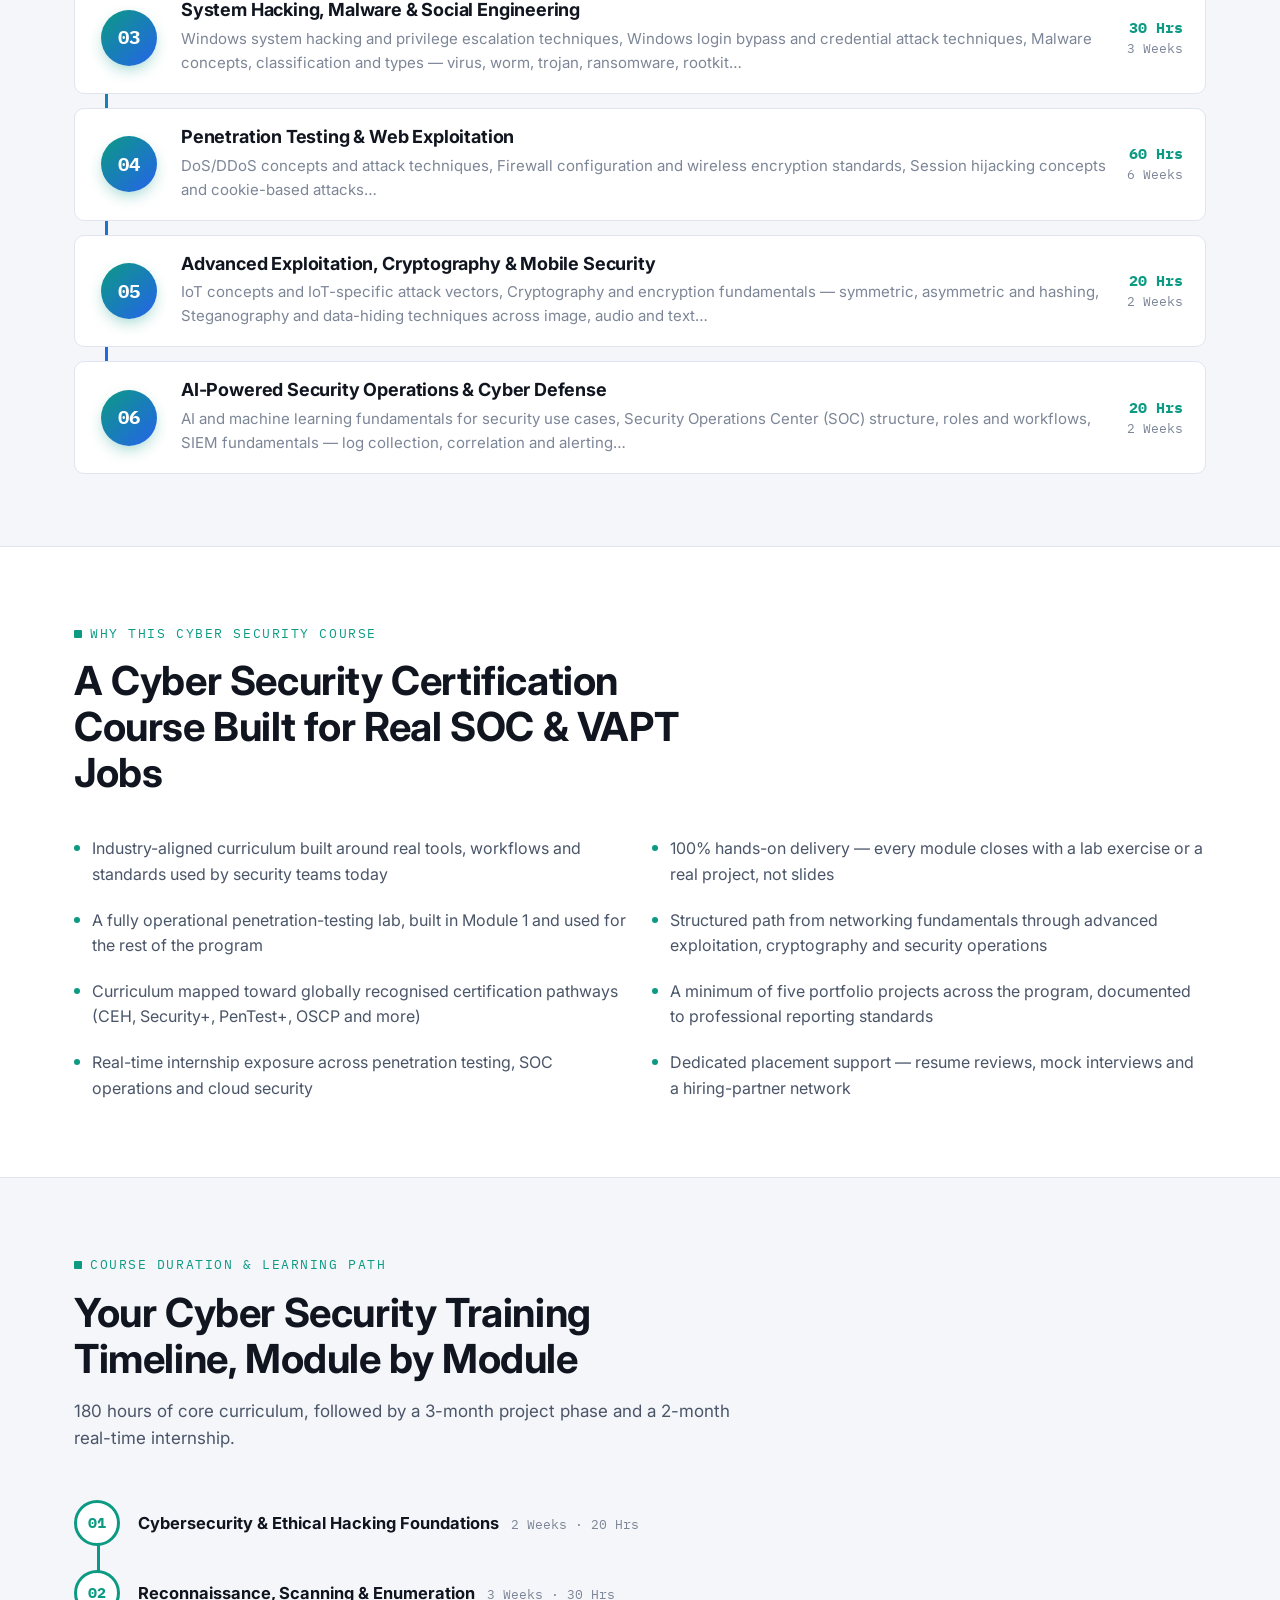
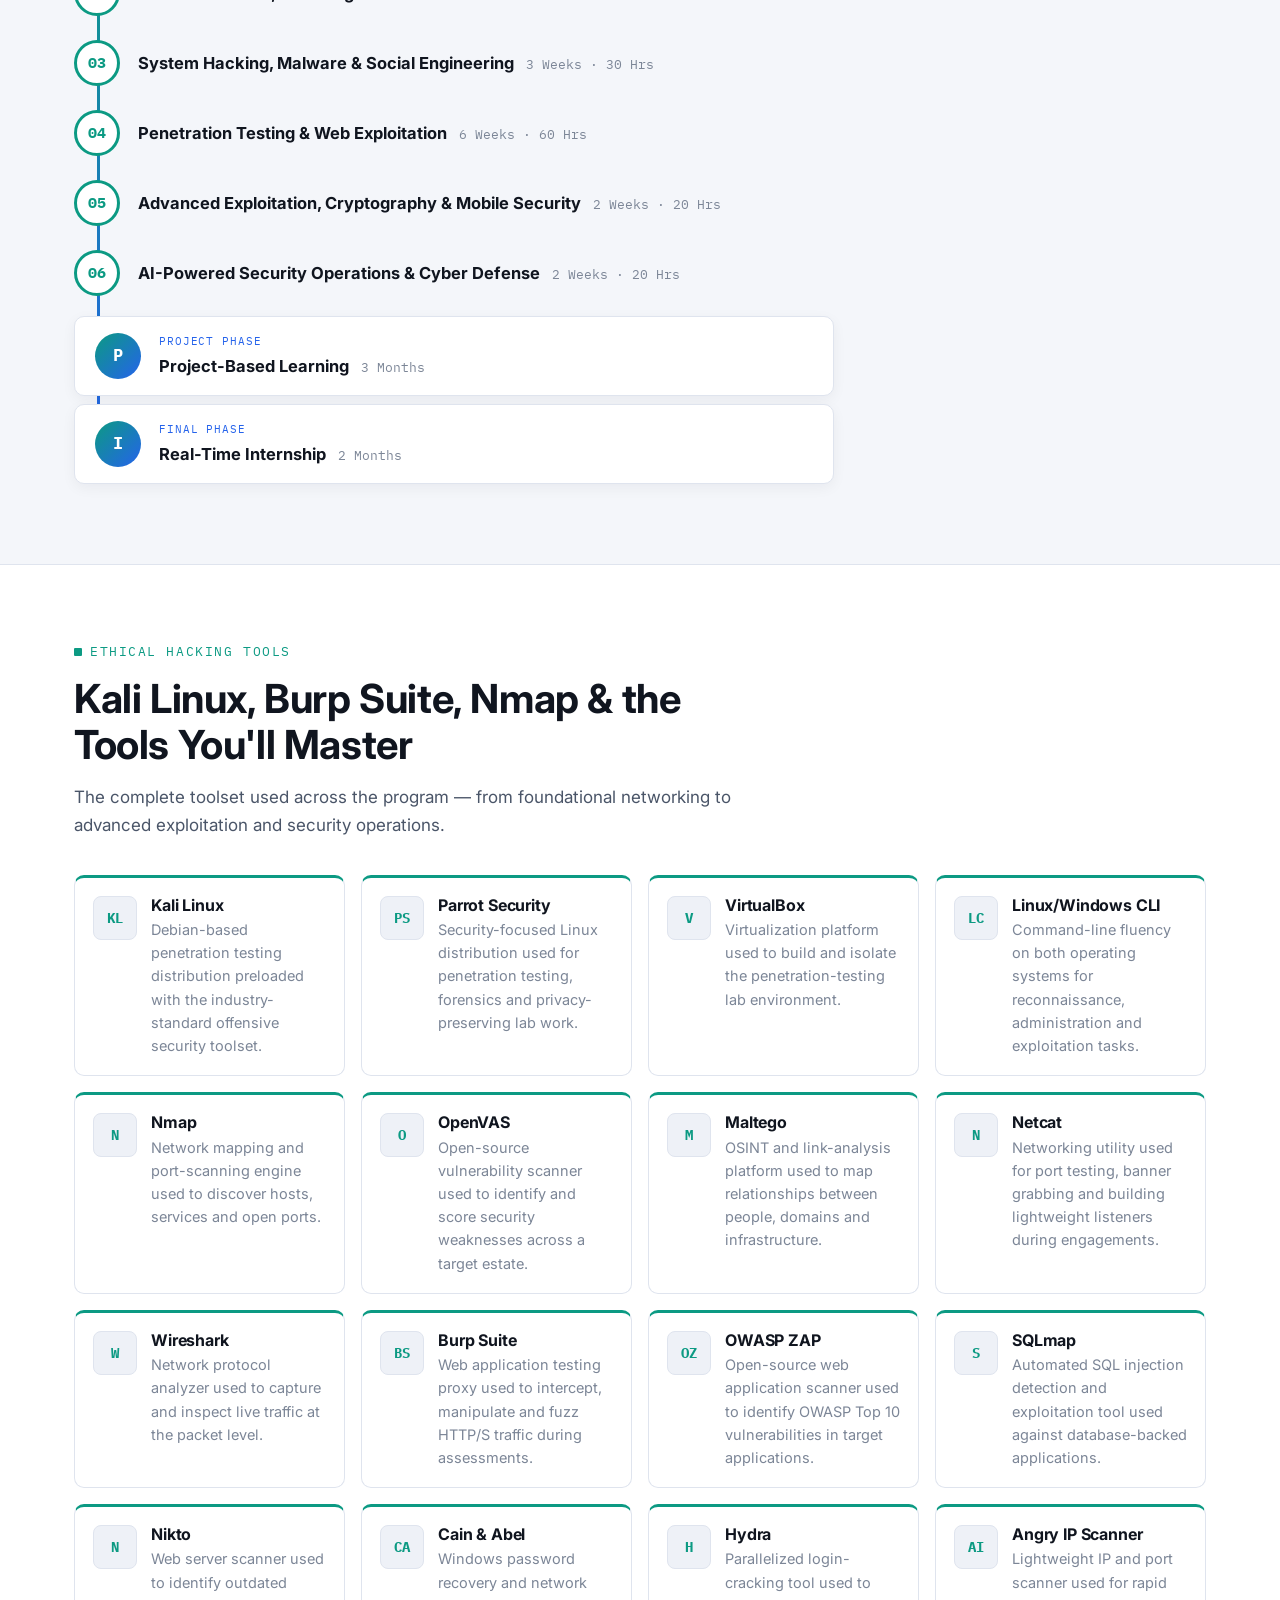
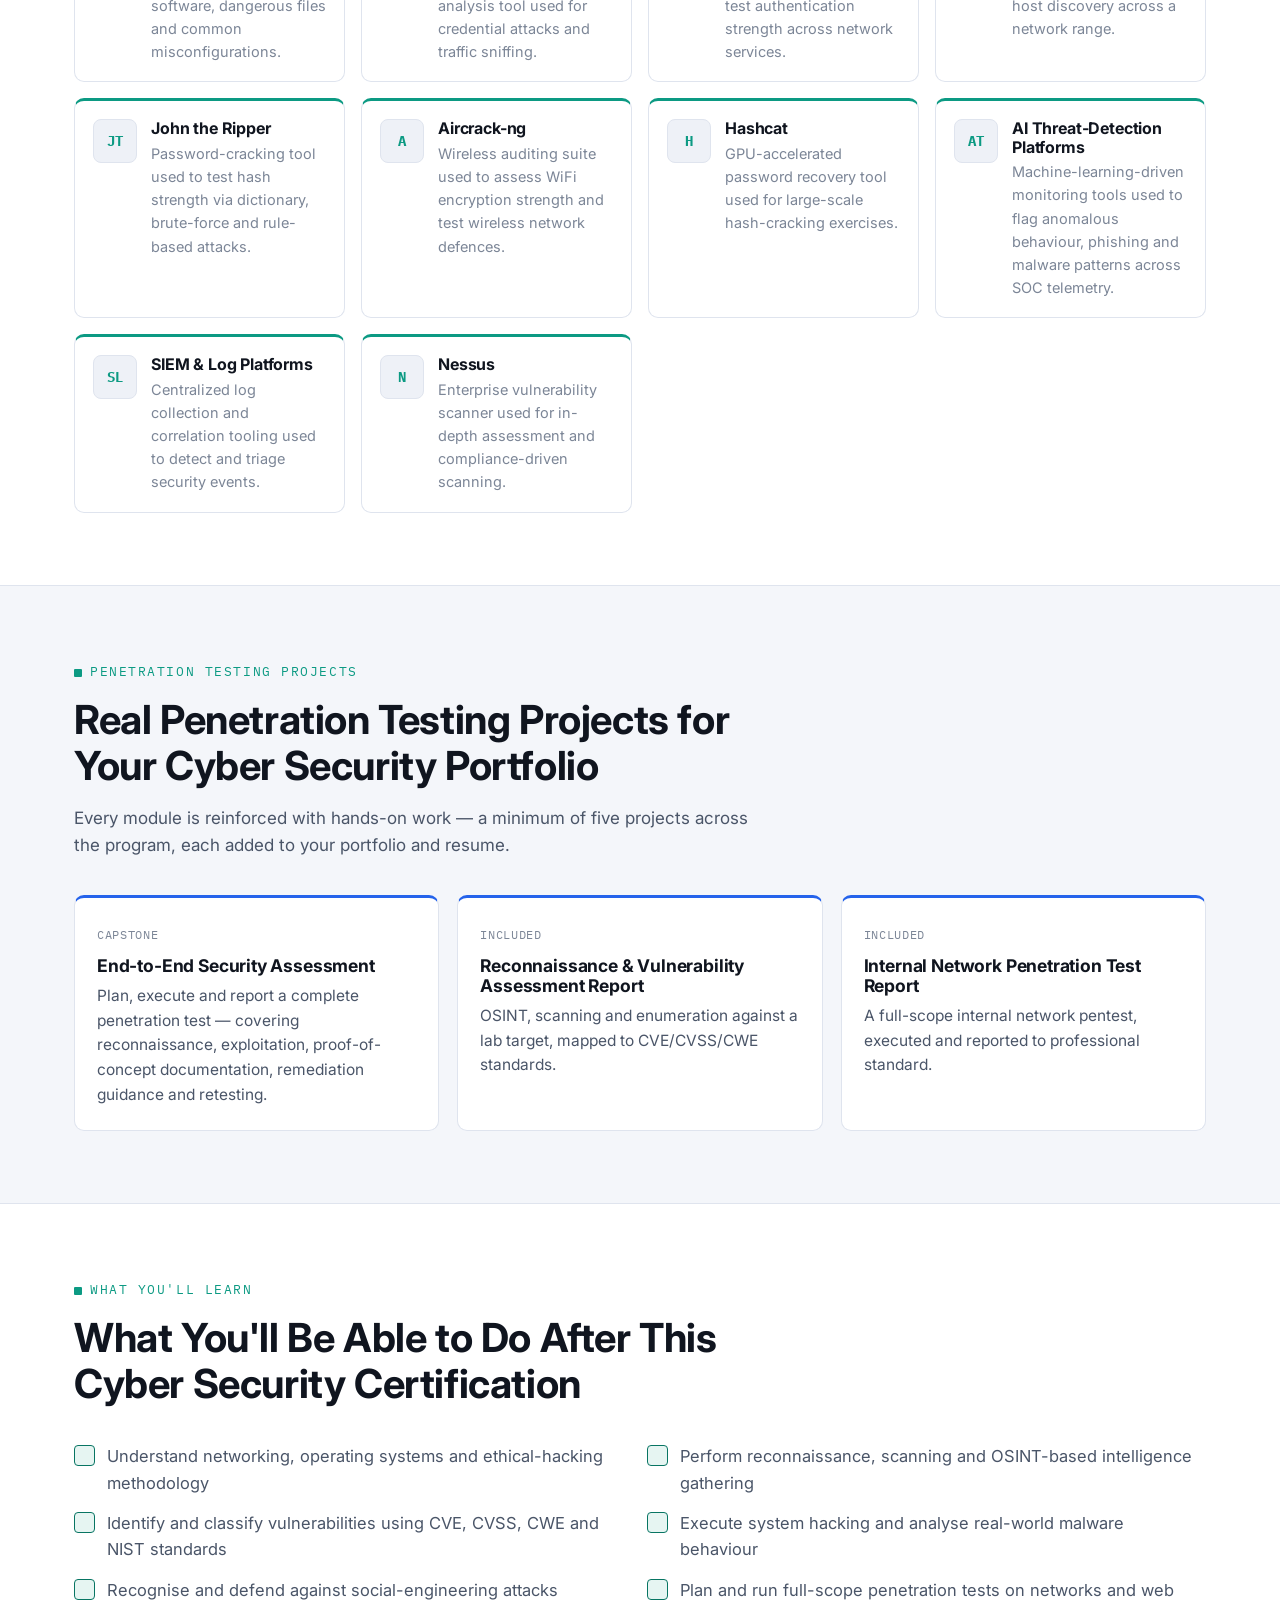
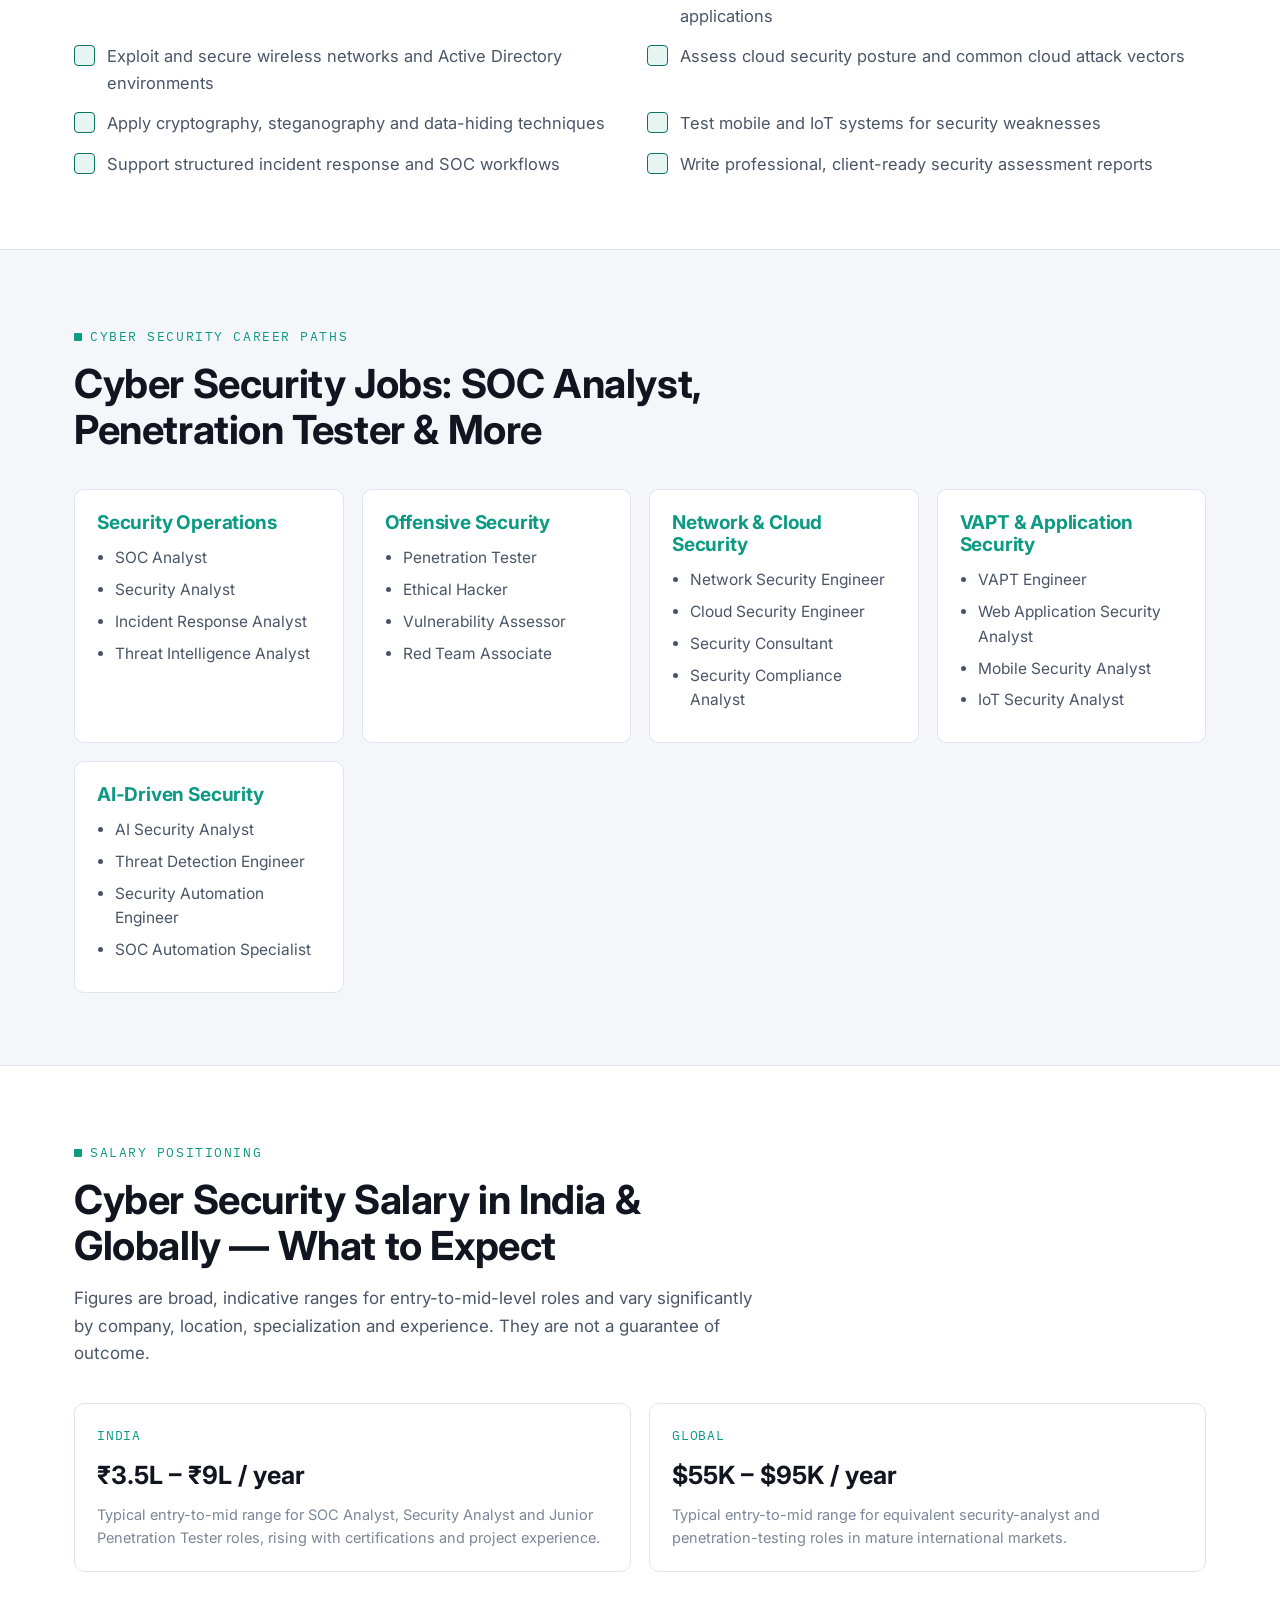
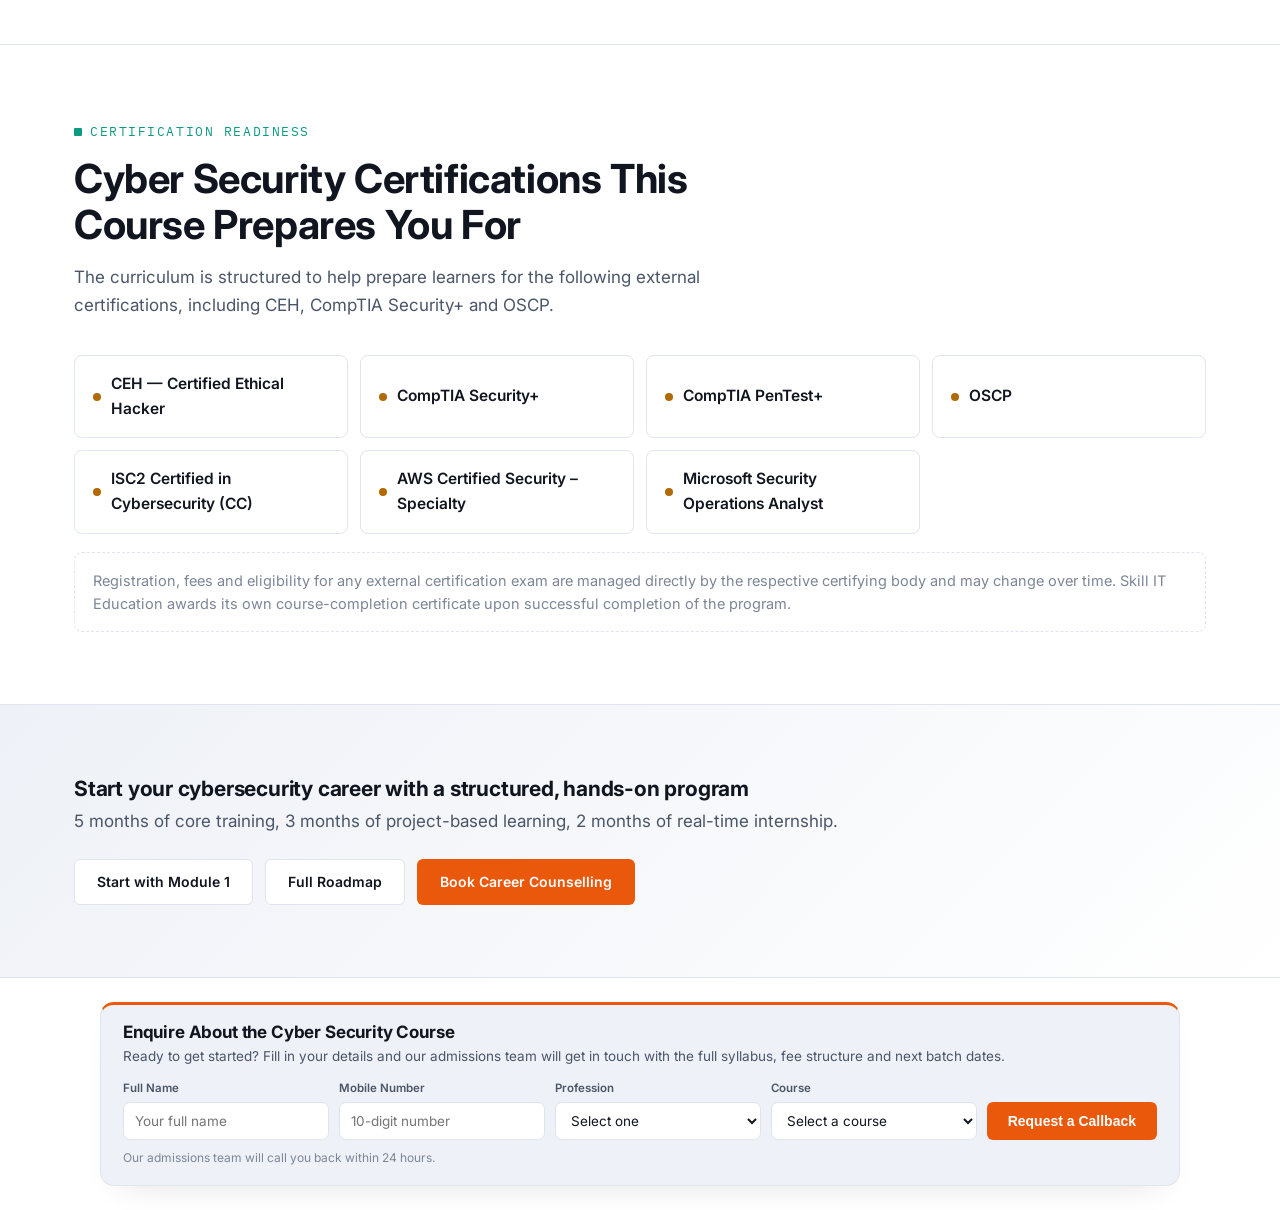
==== commit 284ba743: "Remove trust-stats bar; make section headlines unique and SEO-targeted Removes the 15+/650+/345+/180" ====
--- a/index.html
+++ b/index.html
@@ -79,7 +79,7 @@
     <div class="wrap">
       <div class="lead-form-card">
       <div class="lead-form-head">
-        <h3>Get Course Details &amp; Fee Structure</h3>
+        <h3>Get the Cyber Security Course Fee Structure &amp; Syllabus</h3>
         <p>Share your details and our admissions team will call you back with the full syllabus, batch timings and fee breakdown.</p>
       </div>
       <form class="lead-form" data-lead-form novalidate>
@@ -120,17 +120,11 @@
     </div>
   </section>
 
-  <section class="stat-section">
-    <div class="wrap">
-      <div class="stat-bar"><div class="stat"><div class="num">15+</div><div class="lbl">Years of Training Excellence</div></div><div class="stat"><div class="num">650+</div><div class="lbl">Learners Trained</div></div><div class="stat"><div class="num">345+</div><div class="lbl">Hiring Partners</div></div><div class="stat"><div class="num">180 Hrs</div><div class="lbl">Hands-On Curriculum</div></div></div>
-    </div>
-  </section>
-
   <section id="roadmap" style="background:var(--bg-alt);border-top:1px solid var(--border);border-bottom:1px solid var(--border);">
     <div class="wrap">
       <div class="section-head">
-        <span class="eyebrow">Program Roadmap</span>
-        <h2>Six Modules. One Complete Security Skillset.</h2>
+        <span class="eyebrow">Cyber Security Course Curriculum</span>
+        <h2>Six Modules. One Complete Ethical Hacking &amp; SOC Skillset.</h2>
         <p>Every module builds directly on the last — from networking fundamentals to full security-operations capability.</p>
       </div>
       <div class="roadmap"><a class="roadmap-item" href="module-1-cybersecurity-foundations/">
@@ -182,8 +176,8 @@
   <section id="why">
     <div class="wrap">
       <div class="section-head">
-        <span class="eyebrow">Why This Program</span>
-        <h2>Built for Job Readiness, Not Just Certification</h2>
+        <span class="eyebrow">Why This Cyber Security Course</span>
+        <h2>A Cyber Security Certification Course Built for Real SOC &amp; VAPT Jobs</h2>
       </div>
       <div class="why-grid"><div class="why-item"><span class="dot"></span><p>Industry-aligned curriculum built around real tools, workflows and standards used by security teams today</p></div><div class="why-item"><span class="dot"></span><p>100% hands-on delivery — every module closes with a lab exercise or a real project, not slides</p></div><div class="why-item"><span class="dot"></span><p>A fully operational penetration-testing lab, built in Module 1 and used for the rest of the program</p></div><div class="why-item"><span class="dot"></span><p>Structured path from networking fundamentals through advanced exploitation, cryptography and security operations</p></div><div class="why-item"><span class="dot"></span><p>Curriculum mapped toward globally recognised certification pathways (CEH, Security+, PenTest+, OSCP and more)</p></div><div class="why-item"><span class="dot"></span><p>A minimum of five portfolio projects across the program, documented to professional reporting standards</p></div><div class="why-item"><span class="dot"></span><p>Real-time internship exposure across penetration testing, SOC operations and cloud security</p></div><div class="why-item"><span class="dot"></span><p>Dedicated placement support — resume reviews, mock interviews and a hiring-partner network</p></div></div>
     </div>
@@ -192,8 +186,8 @@
   <section id="timeline" style="background:var(--bg-alt);border-top:1px solid var(--border);border-bottom:1px solid var(--border);">
     <div class="wrap">
       <div class="section-head">
-        <span class="eyebrow">Learning Path</span>
-        <h2>Program Timeline</h2>
+        <span class="eyebrow">Course Duration &amp; Learning Path</span>
+        <h2>Your Cyber Security Training Timeline, Module by Module</h2>
         <p>180 hours of core curriculum, followed by a 3-month project phase and a 2-month real-time internship.</p>
       </div>
       <div class="journey"><div class="journey-item">
@@ -254,8 +248,8 @@
   <section id="tools">
     <div class="wrap">
       <div class="section-head">
-        <span class="eyebrow">Technology Stack</span>
-        <h2>Industry Tools You Will Work With</h2>
+        <span class="eyebrow">Ethical Hacking Tools</span>
+        <h2>Kali Linux, Burp Suite, Nmap &amp; the Tools You'll Master</h2>
         <p>The complete toolset used across the program — from foundational networking to advanced exploitation and security operations.</p>
       </div>
       <div class="tool-grid">
@@ -354,8 +348,8 @@
   <section id="projects" style="background:var(--bg-alt);border-top:1px solid var(--border);border-bottom:1px solid var(--border);">
     <div class="wrap">
       <div class="section-head">
-        <span class="eyebrow">Project-Based Learning</span>
-        <h2>Build What You Learn</h2>
+        <span class="eyebrow">Penetration Testing Projects</span>
+        <h2>Real Penetration Testing Projects for Your Cyber Security Portfolio</h2>
         <p>Every module is reinforced with hands-on work — a minimum of five projects across the program, each added to your portfolio and resume.</p>
       </div>
       <div class="project-grid">
@@ -369,8 +363,8 @@
   <section id="outcomes">
     <div class="wrap">
       <div class="section-head">
-        <span class="eyebrow">Learning Outcomes</span>
-        <h2>What You Will Be Able to Do</h2>
+        <span class="eyebrow">What You'll Learn</span>
+        <h2>What You'll Be Able to Do After This Cyber Security Certification</h2>
       </div>
       <ul class="check-list grid-2">
         <li>Understand networking, operating systems and ethical-hacking methodology</li>
@@ -392,8 +386,8 @@
   <section id="careers" style="background:var(--bg-alt);border-top:1px solid var(--border);border-bottom:1px solid var(--border);">
     <div class="wrap">
       <div class="section-head">
-        <span class="eyebrow">Career Opportunities</span>
-        <h2>Build Your Career in Cybersecurity</h2>
+        <span class="eyebrow">Cyber Security Career Paths</span>
+        <h2>Cyber Security Jobs: SOC Analyst, Penetration Tester &amp; More</h2>
       </div>
       <div class="track-grid"><div class="track-card"><h4>Security Operations</h4><ul><li>SOC Analyst</li><li>Security Analyst</li><li>Incident Response Analyst</li><li>Threat Intelligence Analyst</li></ul></div><div class="track-card"><h4>Offensive Security</h4><ul><li>Penetration Tester</li><li>Ethical Hacker</li><li>Vulnerability Assessor</li><li>Red Team Associate</li></ul></div><div class="track-card"><h4>Network &amp; Cloud Security</h4><ul><li>Network Security Engineer</li><li>Cloud Security Engineer</li><li>Security Consultant</li><li>Security Compliance Analyst</li></ul></div><div class="track-card"><h4>VAPT &amp; Application Security</h4><ul><li>VAPT Engineer</li><li>Web Application Security Analyst</li><li>Mobile Security Analyst</li><li>IoT Security Analyst</li></ul></div><div class="track-card"><h4>AI-Driven Security</h4><ul><li>AI Security Analyst</li><li>Threat Detection Engineer</li><li>Security Automation Engineer</li><li>SOC Automation Specialist</li></ul></div></div>
     </div>
@@ -403,7 +397,7 @@
     <div class="wrap">
       <div class="section-head">
         <span class="eyebrow">Salary Positioning</span>
-        <h2>Indicative Market Positioning</h2>
+        <h2>Cyber Security Salary in India &amp; Globally — What to Expect</h2>
         <p>Figures are broad, indicative ranges for entry-to-mid-level roles and vary significantly by company, location, specialization and experience. They are not a guarantee of outcome.</p>
       </div>
       <div class="salary-grid">
@@ -425,8 +419,8 @@
     <div class="wrap">
       <div class="section-head">
         <span class="eyebrow">Certification Readiness</span>
-        <h2>Certification Pathways Aligned With Course Content</h2>
-        <p>The curriculum is structured to help prepare learners for the following external certifications.</p>
+        <h2>Cyber Security Certifications This Course Prepares You For</h2>
+        <p>The curriculum is structured to help prepare learners for the following external certifications, including CEH, CompTIA Security+ and OSCP.</p>
       </div>
       <div class="cert-grid"><div class="cert-item">CEH — Certified Ethical Hacker</div><div class="cert-item">CompTIA Security+</div><div class="cert-item">CompTIA PenTest+</div><div class="cert-item">OSCP</div><div class="cert-item">ISC2 Certified in Cybersecurity (CC)</div><div class="cert-item">AWS Certified Security – Specialty</div><div class="cert-item">Microsoft Security Operations Analyst</div></div>
       <div class="cert-note">Registration, fees and eligibility for any external certification exam are managed directly by the respective certifying body and may change over time. Skill IT Education awards its own course-completion certificate upon successful completion of the program.</div>
@@ -451,7 +445,7 @@
     <div class="wrap">
       <div class="lead-form-card">
       <div class="lead-form-head">
-        <h3>Enquire Now</h3>
+        <h3>Enquire About the Cyber Security Course</h3>
         <p>Ready to get started? Fill in your details and our admissions team will get in touch with the full syllabus, fee structure and next batch dates.</p>
       </div>
       <form class="lead-form" data-lead-form novalidate>
